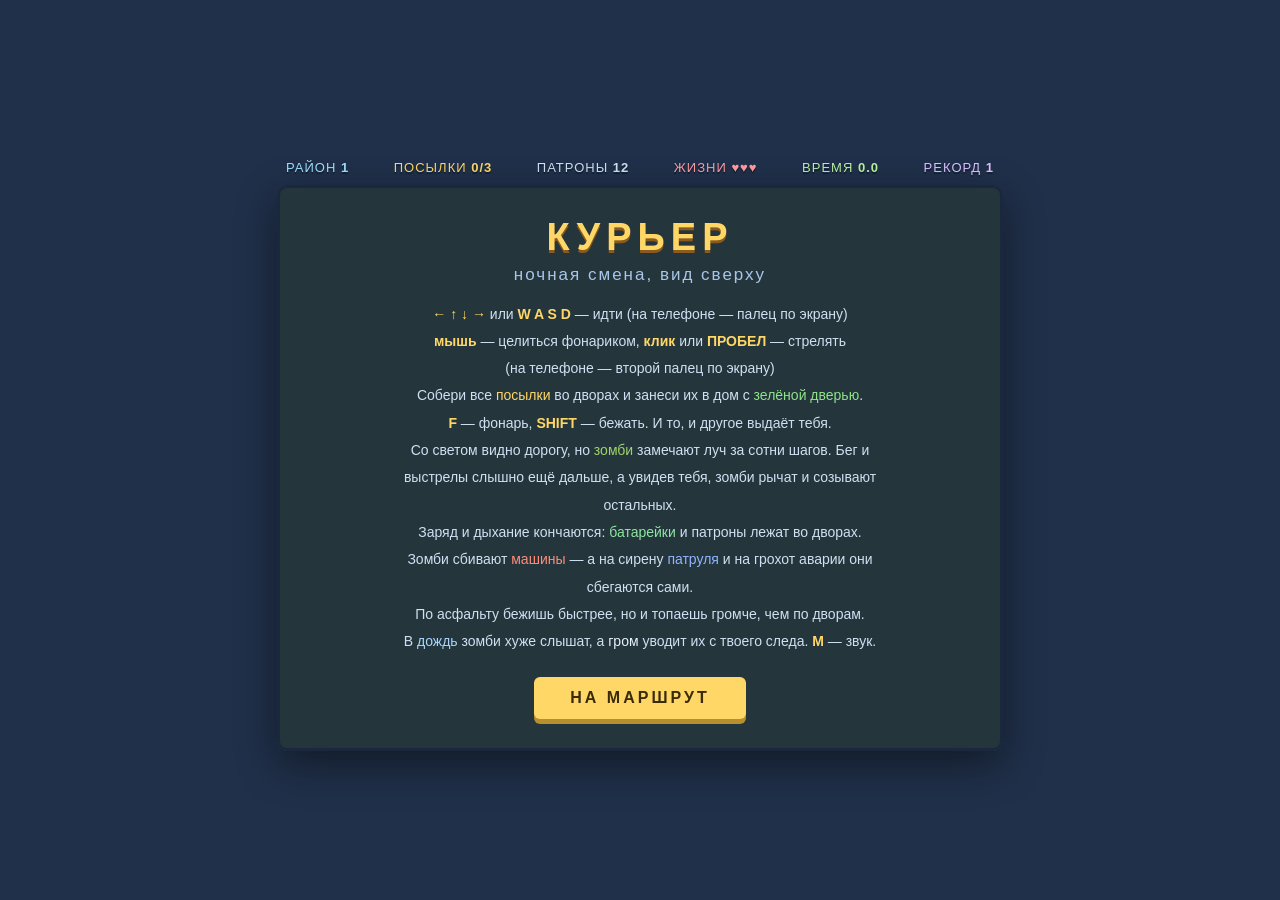
==== reference/town.original.html @ 0ab63a47 "Add Zombie Delivery game" ====
<!DOCTYPE html>
<html lang="ru">
<head>
<meta charset="UTF-8">
<meta name="viewport" content="width=device-width, initial-scale=1">
<title>КУРЬЕР</title>
<style>
  * { margin:0; padding:0; box-sizing:border-box; }
  body { background:#20304a; display:flex; flex-direction:column; align-items:center; justify-content:center; min-height:100vh;
         font-family:'Trebuchet MS','Segoe UI',sans-serif; color:#f3f0e6; overflow:hidden; }
  #hud { display:flex; gap:12px; padding:10px 6px; font-size:13px; letter-spacing:1px; width:720px; max-width:96vw;
         justify-content:space-between; text-shadow:0 2px 0 rgba(0,0,0,.35); }
  canvas.aim { cursor:crosshair; }
  #hud b { font-weight:bold; }
  #wrap { position:relative; }
  canvas { background:#78b859; border:3px solid #2f4260; border-radius:10px; box-shadow:0 14px 40px rgba(0,0,0,.45);
           display:block; max-width:96vw; height:auto; touch-action:none; }
  #overlay { position:absolute; inset:0; display:flex; flex-direction:column; align-items:center; justify-content:center;
             background:rgba(24,36,56,.88); border-radius:10px; text-align:center; padding:18px; }
  #overlay h1 { font-size:38px; color:#ffd766; letter-spacing:6px; margin-bottom:6px; text-shadow:0 3px 0 #8a5a1e; }
  #overlay h2 { font-size:17px; color:#a9c6e8; font-weight:normal; margin-bottom:16px; letter-spacing:2px; }
  #overlay p { line-height:1.95; color:#cfe0f2; font-size:14px; max-width:520px; }
  #overlay .key { color:#ffd766; font-weight:bold; }
  #overlay button { margin-top:22px; background:#ffd766; border:none; color:#3a2a08; padding:12px 36px; font-family:inherit;
                    font-size:16px; letter-spacing:3px; cursor:pointer; border-radius:6px; box-shadow:0 5px 0 #b6902f; font-weight:bold; }
  #overlay button:active { transform:translateY(3px); box-shadow:0 2px 0 #b6902f; }
  .hidden { display:none !important; }
</style>
</head>
<body>
<div id="hud">
  <span style="color:#9fe0ff">РАЙОН <b id="lvl">1</b></span>
  <span style="color:#ffd766">ПОСЫЛКИ <b id="box">0/3</b></span>
  <span style="color:#cfe0f2">ПАТРОНЫ <b id="ammo">12</b></span>
  <span style="color:#ff9aa2">ЖИЗНИ <b id="lives">♥♥♥</b></span>
  <span style="color:#b8f2a0">ВРЕМЯ <b id="time">0.0</b></span>
  <span style="color:#d9c2ff">РЕКОРД <b id="best">1</b></span>
</div>
<div id="wrap">
  <canvas id="c" width="720" height="560"></canvas>
  <div id="overlay">
    <h1>КУРЬЕР</h1>
    <h2>ночная смена, вид сверху</h2>
    <p>
      <span class="key">← ↑ ↓ →</span> или <span class="key">W A S D</span> — идти (на телефоне — палец по экрану)<br>
      <span class="key">мышь</span> — целиться фонариком, <span class="key">клик</span> или <span class="key">ПРОБЕЛ</span> — стрелять<br>
      (на телефоне — второй палец по экрану)<br>
      Собери все <span style="color:#ffd766">посылки</span> во дворах и занеси их в дом с <span style="color:#8fe388">зелёной дверью</span>.<br>
      <span class="key">F</span> — фонарь, <span class="key">SHIFT</span> — бежать. И то, и другое выдаёт тебя.<br>
      Со светом видно дорогу, но <span style="color:#9fd36a">зомби</span> замечают луч за сотни шагов.
      Бег и выстрелы слышно ещё дальше, а увидев тебя, зомби рычат и созывают остальных.<br>
      Заряд и дыхание кончаются: <span style="color:#8ee6a0">батарейки</span> и
      <span style="color:#cfe0f2">патроны</span> лежат во дворах.<br>
      Зомби сбивают <span style="color:#ff8b7a">машины</span> — а на сирену
      <span style="color:#8fb6ff">патруля</span> и на грохот аварии они сбегаются сами.<br>
      По <span style="color:#cfe0f2">асфальту</span> бежишь быстрее, но и топаешь громче, чем по дворам.<br>
      В <span style="color:#a9d6ff">дождь</span> зомби хуже слышат, а <span style="color:#e8f0ff">гром</span>
      уводит их с твоего следа. <span class="key">M</span> — звук.
    </p>
    <button id="startBtn">НА МАРШРУТ</button>
  </div>
</div>
<script>
(() => {
const cv = document.getElementById('c'), ctx = cv.getContext('2d');
const W = cv.width, H = cv.height;
const $ = id => document.getElementById(id);
const overlay = $('overlay'), startBtn = $('startBtn');

// ---------- размеры города ----------
const ROAD  = 116;                   // ширина асфальта
const GN    = 4;                     // узлов улиц по стороне
const GS    = 400;                   // шаг узлов
const MRG   = 165;                   // отступ сетки от края мира
const WORLD = MRG * 2 + (GN - 1) * GS;
const LANE  = 29;                    // смещение полосы от осевой
const PR    = 12;                    // радиус игрока
const ZR    = 12;                    // радиус зомби
const CAR_L = 46, CAR_W = 22;
const BV    = 660;                   // скорость пули
const FIRE_CD = .26;                 // задержка между выстрелами
const WALK  = 166, RUN = 252;        // шаг и рывок
const BATT_DRAIN = 1 / 52;           // фонарь съедает заряд за ~52 секунды
const STAM_DRAIN = .42, STAM_REGEN = .3;

const clamp = (v, a, b) => v < a ? a : v > b ? b : v;
const rnd  = (a, b) => a + Math.random() * (b - a);
const pick = a => a[(Math.random() * a.length) | 0];

// ---------- повёрнутые коробки: дома, изгороди, машины ----------
const CORN = [[-1, -1], [1, -1], [1, 1], [-1, 1]];   // по часовой — так же читают тени
function setOBB(o, cx, cy, ang, hw, hh) {
  o.cx = cx; o.cy = cy; o.ang = ang; o.hw = hw; o.hh = hh; o.rad = Math.hypot(hw, hh);
  const c = Math.cos(ang), s = Math.sin(ang);
  const p = o.pts || (o.pts = [[0, 0], [0, 0], [0, 0], [0, 0]]);
  for (let i = 0; i < 4; i++) {
    const lx = CORN[i][0] * hw, ly = CORN[i][1] * hh;
    p[i][0] = cx + lx * c - ly * s; p[i][1] = cy + lx * s + ly * c;
  }
  return o;
}
const obb = (cx, cy, ang, hw, hh, extra) => Object.assign(setOBB({}, cx, cy, ang, hw, hh), extra);

function inOBB(x, y, o) {
  const c = Math.cos(o.ang), s = Math.sin(o.ang), dx = x - o.cx, dy = y - o.cy;
  return Math.abs(dx * c + dy * s) < o.hw && Math.abs(dy * c - dx * s) < o.hh;
}
// насколько точка близка к коробке (0 — внутри)
function distOBB(x, y, o) {
  const c = Math.cos(o.ang), s = Math.sin(o.ang), dx = x - o.cx, dy = y - o.cy;
  const lx = Math.abs(dx * c + dy * s) - o.hw, ly = Math.abs(dy * c - dx * s) - o.hh;
  return Math.hypot(Math.max(lx, 0), Math.max(ly, 0));
}

// ---------- звук: всё синтезируется на лету, файлов нет ----------
const SND = (() => {
  let ac = null, master = null, buf = null, rainSrc = null, rainGain = null;
  let muted = localStorage.getItem('townMute') === '1';
  const ear = { x: 0, y: 0 };                          // где сейчас уши курьера

  function init() {                                    // только из обработчика клика — иначе браузер не пустит
    if (ac) { if (ac.state === 'suspended') ac.resume(); return; }
    const AC = window.AudioContext || window.webkitAudioContext;
    if (!AC) return;
    try { ac = new AC(); } catch (e) { return; }
    master = ac.createGain();
    master.gain.value = muted ? 0 : .55;
    const comp = ac.createDynamicsCompressor();        // толпа рычащих зомби не должна рвать динамик
    comp.threshold.value = -16; comp.ratio.value = 8;
    master.connect(comp); comp.connect(ac.destination);
    buf = ac.createBuffer(1, ac.sampleRate * 2, ac.sampleRate);
    const d = buf.getChannelData(0);
    for (let i = 0; i < d.length; i++) d[i] = Math.random() * 2 - 1;
  }

  // громкость по расстоянию, панорама по экранному сдвигу
  const at = (x, y) => x === undefined ? { g: 1, pan: 0 } : (() => {
    const dx = x - ear.x, dy = y - ear.y, d = Math.hypot(dx, dy);
    return { g: Math.max(0, 1 - d / 640) ** 1.7, pan: clamp(dx / 400, -1, 1) };
  })();

  function out(pan) {
    const n = ac.createGain();
    if (ac.createStereoPanner) { const p = ac.createStereoPanner(); p.pan.value = pan; n.connect(p); p.connect(master); }
    else n.connect(master);
    return n;
  }
  // тон с падающей высотой
  function tone(f, f2, dur, type, vol, pan, delay, atk) {
    const t0 = ac.currentTime + (delay || 0), o = ac.createOscillator(), g = out(pan);
    o.type = type;
    o.frequency.setValueAtTime(f, t0);
    if (f2 && f2 !== f) o.frequency.exponentialRampToValueAtTime(Math.max(18, f2), t0 + dur);
    g.gain.setValueAtTime(.0001, t0);
    g.gain.linearRampToValueAtTime(vol, t0 + (atk || .004));
    g.gain.exponentialRampToValueAtTime(.0006, t0 + dur);
    o.connect(g); o.start(t0); o.stop(t0 + dur + .03);
  }
  // шум через фильтр: хлопки, шаги, стекло, гром
  function hiss(dur, hz, hz2, vol, pan, q, type, delay) {
    const t0 = ac.currentTime + (delay || 0), s = ac.createBufferSource(), g = out(pan);
    s.buffer = buf; s.playbackRate.value = rnd(.85, 1.15);
    const f = ac.createBiquadFilter();
    f.type = type || 'bandpass'; f.Q.value = q || 1;
    f.frequency.setValueAtTime(hz, t0);
    if (hz2 && hz2 !== hz) f.frequency.exponentialRampToValueAtTime(Math.max(30, hz2), t0 + dur);
    g.gain.setValueAtTime(.0001, t0);
    g.gain.linearRampToValueAtTime(vol, t0 + .006);
    g.gain.exponentialRampToValueAtTime(.0006, t0 + dur);
    s.connect(f); f.connect(g); s.start(t0, rnd(0, 1.4)); s.stop(t0 + dur + .03);
  }

  // тот же шум, но с мгновенной атакой: без неё любой хлопок звучит как «пуф»
  function crack(dur, hz, hz2, vol, pan, q, type, delay) {
    const t0 = ac.currentTime + (delay || 0), s = ac.createBufferSource(), g = out(pan);
    s.buffer = buf; s.playbackRate.value = rnd(.9, 1.1);
    const f = ac.createBiquadFilter();
    f.type = type; f.Q.value = q;
    f.frequency.setValueAtTime(hz, t0);
    if (hz2 !== hz) f.frequency.exponentialRampToValueAtTime(Math.max(30, hz2), t0 + dur);
    g.gain.setValueAtTime(.0001, t0);
    g.gain.linearRampToValueAtTime(vol, t0 + .0007);          // 0.7 мс — вот это и есть щелчок
    g.gain.exponentialRampToValueAtTime(.0005, t0 + dur);
    s.connect(f); f.connect(g); s.start(t0, rnd(0, 1.4)); s.stop(t0 + dur + .02);
  }

  // вой сирены: один непрерывный подъём и спуск ровно на период вызова, стыки без щелчка
  function siren(vol, pan) {
    const t0 = ac.currentTime, T = 1.1, g = out(pan);
    const lp = ac.createBiquadFilter();
    lp.type = 'lowpass'; lp.frequency.value = 2400; lp.Q.value = .7;
    lp.connect(g);
    for (const det of [1, 1.006]) {                           // две расстроенные — «мясистее»
      const o = ac.createOscillator();
      o.type = 'sawtooth';
      o.frequency.setValueAtTime(640 * det, t0);
      o.frequency.linearRampToValueAtTime(1240 * det, t0 + T * .5);
      o.frequency.linearRampToValueAtTime(640 * det, t0 + T);
      o.connect(lp); o.start(t0); o.stop(t0 + T + .02);
    }
    g.gain.setValueAtTime(0, t0);
    g.gain.linearRampToValueAtTime(vol, t0 + .05);
    g.gain.linearRampToValueAtTime(vol, t0 + T - .05);
    g.gain.linearRampToValueAtTime(0, t0 + T);
  }

  // рык: голосовой источник через форманты — иначе выходит пила, а не глотка
  function moan(vol, pan, k) {
    const t0 = ac.currentTime, dur = rnd(.8, 1.15), f0 = 68 + (k || 0) * 44;
    const g = out(pan);
    g.gain.setValueAtTime(.0001, t0);
    g.gain.linearRampToValueAtTime(vol, t0 + .16);            // рык нарастает, а не щёлкает
    g.gain.linearRampToValueAtTime(vol, t0 + dur * .5);
    g.gain.exponentialRampToValueAtTime(.0005, t0 + dur);

    const src = ac.createOscillator();
    src.type = 'sawtooth';
    src.frequency.setValueAtTime(f0 * 1.14, t0);
    src.frequency.exponentialRampToValueAtTime(f0 * .8, t0 + dur);   // голос сползает вниз
    const lfo = ac.createOscillator(), lg = ac.createGain();         // дрожь в глотке
    lfo.frequency.value = rnd(5, 8.5); lg.gain.value = f0 * .07;
    lfo.connect(lg); lg.connect(src.frequency);
    lfo.start(t0); lfo.stop(t0 + dur + .05);

    // три форманты: от них звук читается как горло, а не как синтезатор
    for (const [hz, q, amp] of [[rnd(370, 520), 6, 1], [rnd(920, 1240), 9, .5], [rnd(2200, 2700), 12, .16]]) {
      const bp = ac.createBiquadFilter();
      bp.type = 'bandpass'; bp.frequency.value = hz; bp.Q.value = q;
      const a = ac.createGain(); a.gain.value = amp;
      src.connect(bp); bp.connect(a); a.connect(g);
    }
    const ns = ac.createBufferSource();                             // придыхание
    ns.buffer = buf; ns.playbackRate.value = rnd(.7, 1);
    const nf = ac.createBiquadFilter();
    nf.type = 'bandpass'; nf.frequency.value = rnd(650, 1050); nf.Q.value = 1.1;
    const ng = ac.createGain(); ng.gain.value = .3;
    ns.connect(nf); nf.connect(ng); ng.connect(g);
    ns.start(t0, rnd(0, 1.2)); ns.stop(t0 + dur + .02);
    src.start(t0); src.stop(t0 + dur + .05);
  }

  function play(name, x, y, k) {
    if (!ac || muted) return;
    const a = at(x, y);
    if (a.g < .02) return;                             // за краем слышимости не тратим узлы
    const v = a.g, P = a.pan;
    switch (name) {
      // выстрел: щелчок + тело + короткое эхо по кварталу
      case 'shot':  crack(.035, 4200, 1500, .9 * v, P, .4, 'highpass');
                    crack(.11, 380, 80, 1.1 * v, P, .8, 'lowpass');
                    crack(.28, 1200, 420, .13 * v, P, .5, 'bandpass', .015);
                    tone(125, 44, .09, 'triangle', .5 * v, P, 0, .001); break;
      case 'hit':   crack(.09, 800, 190, .5 * v, P, 1.4, 'bandpass'); break;
      case 'wall':  crack(.05, 3800, 1700, .26 * v, P, 2.2, 'bandpass'); break;
      case 'die':   crack(.26, 620, 100, .5 * v, P, .9, 'bandpass');
                    moan(.5 * v, P, (k || .4) * .6); break;
      case 'stepA': hiss(.05, 2400, 950, .15 * v, P, 3); break;                    // подошва по асфальту
      case 'stepG': hiss(.1, 1200, 430, .12 * v, P, .7); break;                    // шорох травы
      case 'moan':  moan(.95 * v, P, k); break;
      case 'hurt':  tone(155, 48, .3, 'triangle', .5 * v, P); hiss(.26, 520, 110, .4 * v, P, .8); break;
      case 'siren': siren(.21 * v, P); break;
      case 'honk':  tone(372, 366, .19, 'square', .17 * v, P); tone(444, 436, .19, 'square', .13 * v, P); break;
      case 'pick':  tone(660, 660, .09, 'triangle', .26 * v, P);
                    tone(880, 880, .09, 'triangle', .26 * v, P, .07);
                    tone(1320, 1320, .17, 'triangle', .22 * v, P, .14); break;
      case 'click': hiss(.035, 2800, 1700, .3, 0, 4); break;
      case 'empty': tone(120, 86, .13, 'square', .16, 0); break;
      case 'crash': hiss(.42, 1400, 160, .6 * v, P, .6); tone(118, 42, .4, 'square', .3 * v, P);
                    hiss(.55, 5400, 2800, .28 * v, P, 1.4, 'bandpass', .05); break;
      case 'thunder': tone(56, 22, 2.8, 'sine', .5, 0); hiss(2.6, 230, 55, .5, 0, .5, 'lowpass');
                      hiss(.6, 950, 190, .32, 0, .8, 'lowpass', .06); break;
      case 'win':   [523, 659, 784, 1047].forEach((f, i) => tone(f, f, .3, 'triangle', .22, 0, i * .11)); break;
      case 'over':  tone(220, 60, 1.1, 'sawtooth', .3, 0); hiss(1.2, 400, 70, .3, 0, .6, 'lowpass'); break;
    }
  }

  // ровный шум дождя: один источник на всю игру, меняем только громкость
  function rain(level) {
    if (!ac) return;
    if (!rainSrc) {
      rainSrc = ac.createBufferSource(); rainSrc.buffer = buf; rainSrc.loop = true;
      const f = ac.createBiquadFilter(); f.type = 'bandpass'; f.frequency.value = 1500; f.Q.value = .5;
      rainGain = ac.createGain(); rainGain.gain.value = 0;
      rainSrc.connect(f); f.connect(rainGain); rainGain.connect(master);
      rainSrc.start();
    }
    rainGain.gain.setTargetAtTime(muted ? 0 : level * .17, ac.currentTime, .5);
  }

  return {
    init, play, rain,
    listen: (x, y) => { ear.x = x; ear.y = y; },
    get muted() { return muted; },
    toggle() {
      muted = !muted;
      localStorage.setItem('townMute', muted ? '1' : '0');
      if (master) master.gain.setTargetAtTime(muted ? 0 : .55, ac.currentTime, .05);
      if (rainGain) rainGain.gain.setTargetAtTime(0, ac.currentTime, .05);
      return muted;
    }
  };
})();

let state = 'menu', G = null, keys = {}, touch = null;
let joyId = null, fireHeld = false;
const mouse = { sx: W / 2, sy: H / 2, down: 0, active: false };
let best = +(localStorage.getItem('townBest') || 1);
$('best').textContent = best;

// ---------- палитры ----------
const WALLS  = ['#e9dcc3', '#dcc8ac', '#cdd8dd', '#e7cfc1', '#dae0c6', '#d8cbd8'];
const ROOFS  = ['#a4503f', '#7d4c39', '#4e6b7c', '#6c7052', '#8a5a4a', '#5a5f6e'];
const CARCOL = ['#d94f45', '#3f7fd0', '#e0b23c', '#5aa35c', '#e8e4dc', '#7a4fb0', '#3b3f46', '#d8752f'];

// ---------- туман войны: сетка «что курьер уже видел» ----------
const FCELL = 14;
const FW = Math.ceil(WORLD / FCELL);
const REMEMBER = .46;                             // яркость разведанного, но сейчас невидимого
const fogCv = document.createElement('canvas');
fogCv.width = fogCv.height = FW;
const fctx = fogCv.getContext('2d');
const fogImg = fctx.createImageData(FW, FW);

function updateFog(g, dt) {
  const p = g.p, lit = p.torch && p.batt > 0, w = g.weather;
  const o = torchHand(p);                          // видно от фонаря в руке, а не от пупка
  // в дождь луч бьёт короче, зато вспышка молнии на миг показывает весь квартал
  const R = (lit ? 250 - 40 * w.rain : 74) * (1 + w.flash * 2.6), R2 = R * R;
  const PER2 = ((lit ? 96 : 74) * (1 + w.flash * 6)) ** 2;
  const ca = Math.cos(p.aim), sa = Math.sin(p.aim), LIM = Math.cos(.6);
  const fade = Math.min(1, dt * 6), rise = Math.min(1, dt * 9);

  for (let i = 0; i < g.fog.length; i++) {        // то, что вышло из виду, тускнеет до памяти
    const tgt = g.seen[i] ? REMEMBER : 0;
    if (g.fog[i] > tgt) g.fog[i] += (tgt - g.fog[i]) * fade;
  }
  const gx0 = Math.max(0, ((o.x - R) / FCELL) | 0), gx1 = Math.min(FW - 1, ((o.x + R) / FCELL) | 0);
  const gy0 = Math.max(0, ((o.y - R) / FCELL) | 0), gy1 = Math.min(FW - 1, ((o.y + R) / FCELL) | 0);
  for (let gy = gy0; gy <= gy1; gy++) for (let gx = gx0; gx <= gx1; gx++) {
    const dx = gx * FCELL + FCELL / 2 - o.x, dy = gy * FCELL + FCELL / 2 - o.y;
    const d2 = dx * dx + dy * dy;
    if (d2 > R2) continue;
    // видно вблизи вокруг себя и в конусе фонарика
    if (d2 > PER2 && dx * ca + dy * sa < Math.sqrt(d2) * LIM) continue;
    const i = gy * FW + gx;
    g.seen[i] = 1;
    g.fog[i] += (1 - g.fog[i]) * rise;
  }
}

function drawFog(g, camx, camy) {
  const d = fogImg.data;
  for (let i = 0, j = 0; i < g.fog.length; i++, j += 4) {
    d[j] = 3; d[j + 1] = 5; d[j + 2] = 13;
    d[j + 3] = (1 - g.fog[i]) * 255;
  }
  fctx.putImageData(fogImg, 0, 0);
  ctx.save();
  ctx.imageSmoothingEnabled = true;               // мягкая граница вместо клеток
  ctx.drawImage(fogCv, camx / FCELL, camy / FCELL, W / FCELL, H / FCELL, 0, 0, W, H);
  ctx.restore();
}
const fogAt = (g, x, y) =>
  g.fog[clamp((y / FCELL) | 0, 0, FW - 1) * FW + clamp((x / FCELL) | 0, 0, FW - 1)];

// ---------- погода: дождь приходит и уходит, гроза уводит зомби на гром ----------
const RAIN_Z = [.15, .55, 1];                     // три слоя глубины — дальние капли мельче и медленнее
const drops = [];
for (let i = 0; i < 480; i++)
  drops.push({ x: Math.random() * (W + 260) - 130, y: Math.random() * H, z: RAIN_Z[i % 3] });

const newWeather = () => {
  const r = Math.random() < .45 ? rnd(.3, .85) : 0;
  return { rain: r, target: r, next: rnd(10, 26), wind: rnd(-.5, .5), wet: r,
           flash: 0, reflash: 0, strike: rnd(4, 14), boom: 0, boomX: 0, boomY: 0, acc: 0 };
};

function updateWeather(g, dt) {
  const w = g.weather;
  w.next -= dt;
  if (w.next <= 0) {                              // ливень то накатывает, то уходит
    w.next = rnd(16, 42);
    w.target = Math.random() < .42 ? 0 : rnd(.35, 1);
    w.wind = rnd(-.5, .5);
  }
  w.rain += clamp(w.target - w.rain, -.12 * dt, .12 * dt);
  // асфальт намокает быстро, а сохнет минуту
  w.wet += w.rain > w.wet ? Math.min(w.rain - w.wet, .3 * dt) : Math.max(w.rain - w.wet, -.05 * dt);
  SND.rain(w.rain);

  // молния: вспышка сразу, раскат — через паузу, и вот он-то и есть подарок игроку
  w.flash = Math.max(0, w.flash - dt * 3.2);
  if (w.reflash > 0 && (w.reflash -= dt) <= 0) w.flash = Math.max(w.flash, .8);
  if (w.rain > .55) {
    w.strike -= dt;
    if (w.strike <= 0) {
      w.strike = rnd(7, 22);
      w.flash = 1; w.reflash = .11;
      const a = rnd(0, 6.283), d = rnd(300, 700);
      w.boomX = clamp(g.p.x + Math.cos(a) * d, 40, WORLD - 40);
      w.boomY = clamp(g.p.y + Math.sin(a) * d, 40, WORLD - 40);
      w.boom = rnd(.4, 2.2);
    }
  }
  if (w.boom > 0 && (w.boom -= dt) <= 0) {
    w.boom = 0;
    SND.play('thunder');
    g.shake = Math.max(g.shake, .5);
    makeNoise(g, w.boomX, w.boomY, 1300, 6, true);   // на раскат уходит вся округа
  }

  // капли на экране и брызги на земле
  const n = (drops.length * w.rain) | 0;
  for (let i = 0; i < n; i++) {
    const d = drops[i];
    d.y += (760 + d.z * 900) * dt;
    d.x += w.wind * (380 + d.z * 420) * dt;
    if (d.y > H + 20) { d.y = -20; d.x = Math.random() * (W + 260) - 130; }
    if (d.x < -140) d.x += W + 260; else if (d.x > W + 130) d.x -= W + 260;
  }
  w.acc += w.rain * 52 * dt;
  while (w.acc >= 1) {
    w.acc--;
    g.splash.push({ x: g.cam.x + rnd(-30, W + 30), y: g.cam.y + rnd(-30, H + 30), l: .3, r: rnd(1.5, 3) });
  }
  for (let i = g.splash.length - 1; i >= 0; i--) if ((g.splash[i].l -= dt) <= 0) g.splash.splice(i, 1);
}

function drawRain(g) {
  const w = g.weather;
  if (w.rain < .02) return;
  const n = (drops.length * w.rain) | 0;
  ctx.save();
  ctx.lineCap = 'round';
  for (let layer = 0; layer < 3; layer++) {
    ctx.beginPath();
    for (let i = layer; i < n; i += 3) {
      const d = drops[i], len = 9 + d.z * 17;
      ctx.moveTo(d.x, d.y);
      ctx.lineTo(d.x + w.wind * len * 1.7, d.y + len);
    }
    ctx.strokeStyle = `rgba(190,215,255,${(.08 + layer * .055) * (.55 + w.rain * .45)})`;
    ctx.lineWidth = .7 + layer * .55;
    ctx.stroke();
  }
  ctx.restore();
}

// фонари и фары ночью видно издалека — сам огонёк светит сквозь туман, но города не открывает
function drawGlowThroughFog(g, camx, camy) {
  ctx.save();
  ctx.globalCompositeOperation = 'lighter';
  for (const l of g.lit) {
    if (l.r < 60) continue;                       // мелкие блики так далеко не разглядеть
    const a = (1 - fogAt(g, l.x, l.y)) * l.int * .12;
    if (a < .012) continue;
    const x = l.x - camx, y = l.y - camy, r = l.r * .8;
    if (x < -r || y < -r || x > W + r || y > H + r) continue;
    const col = `${Math.round(l.rgb[0] * 255)},${Math.round(l.rgb[1] * 255)},${Math.round(l.rgb[2] * 255)}`;
    const gr = ctx.createRadialGradient(x, y, 0, x, y, r);
    gr.addColorStop(0, `rgba(${col},${a})`);
    gr.addColorStop(.5, `rgba(${col},${a * .45})`);
    gr.addColorStop(1, `rgba(${col},0)`);
    ctx.fillStyle = gr;
    ctx.beginPath(); ctx.arc(x, y, r, 0, 6.283); ctx.fill();
  }
  ctx.restore();
}

// ---------- граф улиц: узлы вразброс, рёбра-кривые ----------
function makeRoads() {
  const nodes = [], at = (i, j) => j * GN + i;
  for (let j = 0; j < GN; j++) for (let i = 0; i < GN; i++)
    nodes.push({ i: nodes.length, x: MRG + i * GS + rnd(-95, 95), y: MRG + j * GS + rnd(-95, 95), e: [] });

  const cand = [], diag = [];
  for (let j = 0; j < GN; j++) for (let i = 0; i < GN; i++) {
    if (i < GN - 1) cand.push([at(i, j), at(i + 1, j)]);
    if (j < GN - 1) cand.push([at(i, j), at(i, j + 1)]);
    if (i < GN - 1 && j < GN - 1) diag.push([at(i, j), at(i + 1, j + 1)]);
    if (i > 0 && j < GN - 1) diag.push([at(i, j), at(i - 1, j + 1)]);
  }
  const shuffle = a => { for (let i = a.length - 1; i > 0; i--) {
    const j = (Math.random() * (i + 1)) | 0; [a[i], a[j]] = [a[j], a[i]]; } };
  shuffle(cand); shuffle(diag);

  // улица как кривая по точкам
  const curve = (a, b) => {
    const A = nodes[a], B = nodes[b];
    const dx = B.x - A.x, dy = B.y - A.y, len = Math.hypot(dx, dy);
    const k = rnd(-.18, .18);                          // изгиб улицы
    const cx = (A.x + B.x) / 2 - dy * k, cy = (A.y + B.y) / 2 + dx * k;
    const n = Math.max(6, Math.round(len / 50)), pts = [], cum = [0];
    for (let s = 0; s <= n; s++) {                     // квадратичная кривая по точкам
      const t = s / n, u = 1 - t;
      pts.push({ x: u * u * A.x + 2 * u * t * cx + t * t * B.x,
                 y: u * u * A.y + 2 * u * t * cy + t * t * B.y });
      if (s) cum.push(cum[s - 1] + Math.hypot(pts[s].x - pts[s - 1].x, pts[s].y - pts[s - 1].y));
    }
    return { a, b, pts, cum, len: cum[cum.length - 1] };
  };

  // две улицы не должны сходиться вне перекрёстка: там некому уступать
  const MINSEP = ROAD + 12;
  const segDist = (p, q, r) => {
    const dx = q.x - p.x, dy = q.y - p.y, l2 = dx * dx + dy * dy || 1;
    const t = clamp(((r.x - p.x) * dx + (r.y - p.y) * dy) / l2, 0, 1);
    return Math.hypot(r.x - p.x - dx * t, r.y - p.y - dy * t);
  };
  const tooClose = (P, Q) => {
    for (let i = 1; i < P.length; i++) for (let j = 1; j < Q.length; j++)
      if (segDist(P[i - 1], P[i], Q[j - 1]) < MINSEP || segDist(Q[j - 1], Q[j], P[i - 1]) < MINSEP) return true;
    return false;
  };

  // сначала остов по прямым улицам — связность гарантирована, потом петли, потом косые
  const par = nodes.map((_, i) => i);
  const find = i => { while (par[i] !== i) i = par[i] = par[par[i]]; return i; };
  const keep = [];
  for (const [a, b] of cand) {
    const ra = find(a), rb = find(b);
    if (ra !== rb) { par[ra] = rb; keep.push(curve(a, b)); }
    else if (Math.random() < .3) keep.push(curve(a, b));
  }
  for (const [a, b] of diag) {                         // косая — только если ничего не режет
    if (Math.random() > .4) continue;
    const e = curve(a, b);
    const shares = o => o.a === a || o.a === b || o.b === a || o.b === b;
    if (keep.some(o => !shares(o) && tooClose(e.pts, o.pts))) continue;
    keep.push(e);
  }

  const edges = keep.map((e, id) => {
    nodes[e.a].e.push(id); nodes[e.b].e.push(id);
    return { id, a: e.a, b: e.b, pts: e.pts, cum: e.cum, len: e.len };
  });
  return { nodes, edges };
}

// точка и касательная на расстоянии s от начала улицы
function onEdge(e, s) {
  s = clamp(s, 0, e.len);
  let i = 1;
  while (i < e.cum.length - 1 && e.cum[i] < s) i++;
  const t = (s - e.cum[i - 1]) / ((e.cum[i] - e.cum[i - 1]) || 1);
  const p = e.pts[i - 1], q = e.pts[i];
  const dx = q.x - p.x, dy = q.y - p.y, d = Math.hypot(dx, dy) || 1;
  return { x: p.x + dx * t, y: p.y + dy * t, tx: dx / d, ty: dy / d };
}

// точка правой полосы улицы и курс в ней
function lanePoint(e, s, dir) {
  const p = onEdge(e, s);
  const hx = p.tx * dir, hy = p.ty * dir;
  return { x: p.x - hy * LANE, y: p.y + hx * LANE, hx, hy };
}
function setCar(c, x, y, hx, hy) {
  c.x = x + (c.jx || 0); c.y = y + (c.jy || 0);      // jx/jy — толчок от удара, рельсы под ним остаются
  c.hx = hx; c.hy = hy;
  setOBB(c.box, c.x, c.y, Math.atan2(hy, hx), CAR_L / 2, CAR_W / 2);
}
function placeCar(c) {                            // на прямом участке
  const l = lanePoint(c.edge, c.s, c.dir);
  setCar(c, l.x, l.y, l.hx, l.hy);
}
// руль не крутится мгновенно: курс догоняет нужный с ограничением скорости
function steerCar(c, x, y, hx, hy, dt, rate) {
  const cur = Math.atan2(c.hy, c.hx);
  let d = Math.atan2(hy, hx) - cur;
  while (d > Math.PI) d -= 6.283185;
  while (d < -Math.PI) d += 6.283185;
  const a = cur + clamp(d, -rate * dt, rate * dt);
  setCar(c, x, y, Math.cos(a), Math.sin(a));
}

// ---------- поворот: дуга от своей полосы к полосе следующей улицы ----------
const TURN_IN = ROAD * .62;                       // за сколько до перекрёстка начинаем доворот
const bezAt = (T, t) => {
  const u = 1 - t, a = u * u * u, b = 3 * u * u * t, d = 3 * u * t * t, e = t * t * t;
  return { x: a * T.x0 + b * T.x1 + d * T.x2 + e * T.x3, y: a * T.y0 + b * T.y1 + d * T.y2 + e * T.y3 };
};
const bezDir = (T, t) => {
  const u = 1 - t;
  const dx = 3 * u * u * (T.x1 - T.x0) + 6 * u * t * (T.x2 - T.x1) + 3 * t * t * (T.x3 - T.x2);
  const dy = 3 * u * u * (T.y1 - T.y0) + 6 * u * t * (T.y2 - T.y1) + 3 * t * t * (T.y3 - T.y2);
  const d = Math.hypot(dx, dy) || 1;
  return { x: dx / d, y: dy / d };
};
function startTurn(g, c) {
  const at = c.dir > 0 ? c.edge.b : c.edge.a;     // узел, к которому подъехали
  const opts = g.roads.nodes[at].e.filter(i => i !== c.edge.id);
  const next = g.roads.edges[opts.length ? pick(opts) : c.edge.id];
  const ndir = next.a === at ? 1 : -1;            // в тупике разворачиваемся по той же улице
  const uturn = next === c.edge;
  const back = uturn ? TURN_IN * 2.4 : TURN_IN;   // разворот выполняем с запасом, иначе выйдет петля
  const sIn = ndir > 0 ? Math.min(back, next.len) : Math.max(next.len - back, 0);
  const end = lanePoint(next, sIn, ndir);
  const d = Math.max(uturn ? 78 : 34, Math.hypot(end.x - c.x, end.y - c.y) * (uturn ? .95 : .55));
  const T = {
    x0: c.x, y0: c.y, x1: c.x + c.hx * d, y1: c.y + c.hy * d,
    x2: end.x - end.hx * d, y2: end.y - end.hy * d, x3: end.x, y3: end.y,
    next, ndir, sIn, t: 0, len: 0
  };
  let px = c.x, py = c.y, L = 0;                  // длина дуги по восьми отрезкам
  for (let i = 1; i <= 8; i++) { const q = bezAt(T, i / 8); L += Math.hypot(q.x - px, q.y - py); px = q.x; py = q.y; }
  T.len = Math.max(24, L);
  c.turn = T; c.mode = 'turn'; c.node = at;         // узел занят, пока машина в нём
}

// где машина окажется через dist пикселей — по своей полосе или по дуге поворота
const probeBox = obb(0, 0, 0, CAR_L / 2, CAR_W / 2);
function ahead(c, dist) {
  if (c.mode === 'turn' && c.turn) {
    const T = c.turn, t = Math.min(1, T.t + dist / T.len);
    const q = bezAt(T, t), d = bezDir(T, t);
    return setOBB(probeBox, q.x, q.y, Math.atan2(d.y, d.x), CAR_L / 2 + 4, CAR_W / 2 + 2);
  }
  const l = lanePoint(c.edge, c.s + c.dir * dist, c.dir);
  return setOBB(probeBox, l.x, l.y, Math.atan2(l.hy, l.hx), CAR_L / 2 + 4, CAR_W / 2 + 2);
}

// удар: обе встают, мнутся и шумят на весь квартал
function crash(g, a, b) {
  const dx = b.x - a.x, dy = b.y - a.y, d = Math.hypot(dx, dy) || 1;
  const nx = dx / d, ny = dy / d;
  const close = (a.hx * a.v - b.hx * b.v) * nx + (a.hy * a.v - b.hy * b.v) * ny;
  const hard = close > 45;
  const k = hard ? 8 : 2.5;
  a.jx -= nx * k; a.jy -= ny * k;
  b.jx += nx * k; b.jy += ny * k;
  // пауза на пару: иначе застрявшие в друг друге будут «биться» каждый кадр и встанут навсегда
  a.cd = b.cd = hard ? 3 : 1.4;
  for (const c of [a, b]) {
    c.honk = 1;
    if (!hard) { c.v *= .35; continue; }               // задели бортами — просто сбросили ход
    c.v = 0; c.stall = Math.max(c.stall, rnd(1.1, 1.8)); c.dent = 1;
  }
  if (!hard) return;
  const cx = (a.x + b.x) / 2, cy = (a.y + b.y) / 2;
  SND.play('crash', cx, cy);
  makeNoise(g, cx, cy, 380, 5, true);                 // авария стягивает зомби — этим можно пользоваться
  g.shake = Math.max(g.shake, clamp(1 - Math.hypot(g.p.x - cx, g.p.y - cy) / 500, 0, 1) * .9);
  for (let i = 0; i < 22; i++)
    g.parts.push({ x: cx, y: cy, vx: rnd(-230, 230), vy: rnd(-230, 230), l: rnd(.3, .9),
                   c: pick(['#ffe08a', '#ffffff', '#9fb4c8', '#ff9a5a']), s: rnd(2, 4) });
}

// ближайшая точка улицы: расстояние и её направление
function nearRoad(R, x, y) {
  let bd = 1e9, ba = 0, bx = 0, by = 0;
  for (const e of R.edges) for (let i = 1; i < e.pts.length; i++) {
    const p = e.pts[i - 1], q = e.pts[i];
    const dx = q.x - p.x, dy = q.y - p.y, l2 = dx * dx + dy * dy || 1;
    const t = clamp(((x - p.x) * dx + (y - p.y) * dy) / l2, 0, 1);
    const cx = p.x + dx * t, cy = p.y + dy * t, d = Math.hypot(x - cx, y - cy);
    if (d < bd) { bd = d; ba = Math.atan2(dy, dx); bx = cx; by = cy; }
  }
  return { d: bd, ang: ba, x: bx, y: by };
}

// ---------- генерация района ----------
function buildTown(level) {
  const R = makeRoads();
  const solids = [];   // повёрнутые коробки: дома, изгороди, припаркованные машины
  const trees  = [];   // {x,y,r}
  const soft   = [];   // кусты (замедляют)
  const houses = [];
  const props  = [];   // фонари, лавки, площадки — только для отрисовки
  const CELL = 20, gw = Math.ceil(WORLD / CELL);

  // ---------- поле расстояний до асфальта ----------
  const rdist = new Float32Array(gw * gw).fill(1e9);
  for (const e of R.edges) for (let s = 0; s <= e.len; s += 8) {
    const p = onEdge(e, s);
    const gx = (p.x / CELL) | 0, gy = (p.y / CELL) | 0;
    for (let j = Math.max(0, gy - 9); j <= Math.min(gw - 1, gy + 9); j++)
      for (let i = Math.max(0, gx - 9); i <= Math.min(gw - 1, gx + 9); i++) {
        const d = Math.hypot(i * CELL + 10 - p.x, j * CELL + 10 - p.y);
        if (d < rdist[j * gw + i]) rdist[j * gw + i] = d;
      }
  }
  const roadDist = (x, y) =>
    rdist[clamp((y / CELL) | 0, 0, gw - 1) * gw + clamp((x / CELL) | 0, 0, gw - 1)];
  const farFrom = (x, y, pad, skip) => !solids.some(q => q !== skip && Math.hypot(q.cx - x, q.cy - y) < q.rad + pad);

  // ---------- дома вдоль улиц, фасадом к дороге ----------
  const CURB = ROAD / 2 + 30;
  for (let tries = 0; tries < 1800 && houses.length < 32; tries++) {
    const x = rnd(70, WORLD - 70), y = rnd(70, WORLD - 70);
    const d = roadDist(x, y);
    if (d < CURB + 34 || d > CURB + 215) continue;
    const near = nearRoad(R, x, y);
    const ang = near.ang + rnd(-.1, .1);
    const hw = rnd(50, 78), hh = rnd(42, 62);
    const c = Math.cos(ang), s = Math.sin(ang);
    const face = ((near.y - y) * c - (near.x - x) * s) > 0 ? 1 : -1;   // с какой стороны улица
    const h = obb(x, y, ang, hw, hh, { wall: pick(WALLS), roof: pick(ROOFS), seed: Math.random(), face });
    if (!farFrom(x, y, h.rad + 22)) continue;
    houses.push(h); solids.push(h);

    // площадка с машиной сбоку от дома
    if (Math.random() < .5) {
      const lx = (Math.random() < .5 ? 1 : -1) * (hw + 36), ly = face * hh * .3;
      const px = x + lx * c - ly * s, py = y + lx * s + ly * c;
      if (roadDist(px, py) > CURB - 4 && farFrom(px, py, 40, h)) {   // сам дом площадке не мешает
        props.push(obb(px, py, ang, CAR_L / 2 + 11, CAR_W / 2 + 11, { t: 'lot' }));
        const car = obb(px, py, ang + rnd(-.05, .05), CAR_L / 2, CAR_W / 2, { t: 'parked', col: pick(CARCOL) });
        props.push(car); solids.push(car);
      }
    }
  }

  // ---------- живые изгороди ----------
  for (let tries = 0, k = 0; tries < 600 && k < 16; tries++) {
    const x = rnd(60, WORLD - 60), y = rnd(60, WORLD - 60);
    if (roadDist(x, y) < CURB + 24) continue;
    const o = obb(x, y, rnd(0, 6.283), rnd(38, 78), 9, { t: 'hedge' });
    if (!farFrom(x, y, o.rad + 18)) continue;
    solids.push(o); props.push(o); k++;
  }

  // ---------- деревья и кусты ----------
  for (let tries = 0; tries < 2200 && trees.length < 62; tries++) {
    const x = rnd(34, WORLD - 34), y = rnd(34, WORLD - 34), r = rnd(15, 22);
    if (roadDist(x, y) < ROAD / 2 + 19) continue;
    if (!farFrom(x, y, r + 16)) continue;
    if (trees.some(t => Math.hypot(t.x - x, t.y - y) < t.r + r + 20)) continue;
    trees.push({ x, y, r, seed: Math.random() });
  }
  for (let tries = 0; tries < 1400 && soft.length < 46; tries++) {
    const x = rnd(30, WORLD - 30), y = rnd(30, WORLD - 30), r = rnd(16, 26);
    if (roadDist(x, y) < ROAD / 2 + 14) continue;
    if (!farFrom(x, y, r + 8)) continue;
    if (trees.some(t => Math.hypot(t.x - x, t.y - y) < t.r + r + 6)) continue;
    soft.push({ x, y, r, seed: Math.random() });
  }

  // ---------- фонари и лавки вдоль тротуаров ----------
  for (const e of R.edges) {
    let side = Math.random() < .5 ? 1 : -1;
    for (let s = rnd(60, 120); s < e.len - 50; s += rnd(150, 210)) {
      const p = onEdge(e, s), off = (ROAD / 2 + 17) * side;
      props.push({ t: 'lamp', x: p.x - p.ty * off, y: p.y + p.tx * off });
      if (Math.random() < .3) {
        const b = off + 21 * side;
        props.push({ t: 'bench', x: p.x - p.ty * b, y: p.y + p.tx * b, a: Math.atan2(p.ty, p.tx) });
      }
      side = -side;
    }
  }

  // ---------- сетка проходимости (для расстановки и проверки достижимости) ----------
  const free = new Uint8Array(gw * gw);
  for (let gy = 0; gy < gw; gy++) for (let gx = 0; gx < gw; gx++) {
    const x = gx * CELL + CELL / 2, y = gy * CELL + CELL / 2;
    let ok = x > 6 && y > 6 && x < WORLD - 6 && y < WORLD - 6;
    if (ok) for (const s of solids) {
      if (Math.hypot(s.cx - x, s.cy - y) > s.rad + 16) continue;
      if (distOBB(x, y, s) < 14) { ok = false; break; }
    }
    if (ok) for (const t of trees)
      if (Math.hypot(t.x - x, t.y - y) < t.r + 14) { ok = false; break; }
    free[gy * gw + gx] = ok ? 1 : 0;
  }

  // старт — ближайший к центру двор, а не середина перекрёстка
  let start = null;
  for (let pass = 0; pass < 2 && !start; pass++)
    for (let rad = 0; rad < 60 && !start; rad++) for (let a = 0; a < 32; a++) {
      const x = WORLD / 2 + Math.cos(a / 32 * 6.283) * rad * 14, y = WORLD / 2 + Math.sin(a / 32 * 6.283) * rad * 14;
      const gx = (x / CELL) | 0, gy = (y / CELL) | 0;
      if (gx < 0 || gy < 0 || gx >= gw || gy >= gw || !free[gy * gw + gx]) continue;
      if (!pass && rdist[gy * gw + gx] < ROAD / 2 + 30) continue;      // первый проход — только дворы
      start = { x: gx * CELL + 10, y: gy * CELL + 10 }; break;
    }

  // волна от старта — что вообще достижимо
  const reach = new Uint8Array(gw * gw);
  const sq = [((start.y / CELL) | 0) * gw + ((start.x / CELL) | 0)];
  reach[sq[0]] = 1;
  for (let h = 0; h < sq.length; h++) {
    const i = sq[h], gx = i % gw, gy = (i / gw) | 0;
    const nb = [[gx + 1, gy], [gx - 1, gy], [gx, gy + 1], [gx, gy - 1]];
    for (const [nx, ny] of nb) {
      if (nx < 0 || ny < 0 || nx >= gw || ny >= gw) continue;
      const j = ny * gw + nx;
      if (free[j] && !reach[j]) { reach[j] = 1; sq.push(j); }
    }
  }
  const spots = [], onFoot = [];                  // во дворах и вообще где угодно
  for (let i = 0; i < reach.length; i++) if (reach[i]) {
    const x = (i % gw) * CELL + CELL / 2, y = ((i / gw) | 0) * CELL + CELL / 2;
    onFoot.push({ x, y });
    if (rdist[i] > ROAD / 2 + 26) spots.push({ x, y });
  }
  if (spots.length < 20) spots.push(...onFoot);   // район вышел сплошь асфальтовым
  // посылки прячем во дворах у домов, а не в пустых углах карты
  const yards = spots.filter(s => houses.some(h => Math.hypot(h.cx - s.x, h.cy - s.y) < 165));
  const drop = yards.length > 30 ? yards : spots;

  // ---------- посылки ----------
  const need = Math.min(3 + (level - 1), 8);
  const parcels = [];
  for (let k = 0; k < need; k++) {
    let bestSpot = null, bestD = -1;
    for (let t = 0; t < 180; t++) {
      const s = pick(drop);
      let d = Math.hypot(s.x - start.x, s.y - start.y) * .35;
      for (const p of parcels) d = Math.min(d, Math.hypot(s.x - p.x, s.y - p.y));
      if (d > bestD) { bestD = d; bestSpot = s; }
    }
    parcels.push({ x: bestSpot.x, y: bestSpot.y, got: false, ph: Math.random() * 6.283 });
  }

  // ---------- дом-адресат: дверь смотрит на улицу, подход должен быть достижим ----------
  const doorOf = h => {
    const L = h.face * (h.hh + 17);
    return { x: h.cx - L * Math.sin(h.ang), y: h.cy + L * Math.cos(h.ang) };
  };
  let goal = null;
  const cand = houses.slice().sort((a, b) =>
    Math.hypot(b.cx - start.x, b.cy - start.y) - Math.hypot(a.cx - start.x, a.cy - start.y));
  for (const h of cand) {
    const d = doorOf(h);
    const gx = (d.x / CELL) | 0, gy = (d.y / CELL) | 0;
    if (gx >= 0 && gy >= 0 && gx < gw && gy < gw && reach[gy * gw + gx]) { h.target = true; goal = { house: h, ...d }; break; }
  }
  if (!goal) { const h = houses[0]; h.target = true; goal = { house: h, ...doorOf(h) }; }

  // ---------- едущие машины: катятся по улицам и сворачивают на перекрёстках ----------
  const cars = [];
  const nCars = Math.min(7 + level, 14);       // больше улицы не держат: начинается сплошная толчея
  const spd = Math.min(1.34, 1 + (level - 1) * .08);   // быстрее улицы просто не успевают разъезжаться
  for (let k = 0; k < nCars; k++) {
    for (let t = 0; t < 50; t++) {
      const e = pick(R.edges);
      if (e.len < 120) continue;
      const c = { id: k, edge: e, dir: Math.random() < .5 ? 1 : -1, s: rnd(40, e.len - 40),
                  mode: 'edge', turn: null,
                  v: 0, max: rnd(115, 175) * spd, col: pick(CARCOL), honk: 0, honked: false,
                  stall: 0, dent: 0, stuck: 0, cd: 0, dead: 0, creep: 0, hold: false, node: -1, jx: 0, jy: 0,
                  x: 0, y: 0, hx: 1, hy: 0, box: obb(0, 0, 0, CAR_L / 2, CAR_W / 2) };
      placeCar(c);
      if (cars.some(o => Math.hypot(o.x - c.x, o.y - c.y) < 100)) continue;
      cars.push(c); break;
    }
  }
  // патруль: белая с мигалкой, идёт заметно быстрее потока
  for (let k = 0, want = level >= 4 ? 2 : 1; k < want && k < cars.length; k++) {
    const c = cars[k];
    c.police = true; c.col = '#eef2f7'; c.max *= 1.35; c.beacon = rnd(0, 6.283);
  }

  // ---------- зомби ----------
  const zombies = [];
  const nz = Math.min(3 + level * 2, 18);
  const zspd = 1 + (level - 1) * .06;
  for (let k = 0; k < nz; k++) {
    let s = null;
    for (let t = 0; t < 80 && !s; t++) {
      const c = pick(spots);
      if (Math.hypot(c.x - start.x, c.y - start.y) > 300) s = c;
    }
    if (!s) s = pick(spots);
    zombies.push({
      x: s.x, y: s.y, hp: 2, ang: rnd(0, 6.283), wdir: rnd(0, 6.283), wander: rnd(0, 2.5),
      spd: rnd(104, 132) * zspd, walk: rnd(0, 6), hit: 0, kx: 0, ky: 0, seed: Math.random(),
      alert: 0, tx: 0, ty: 0, hunt: 0, moan: rnd(0, 3)      // слух: куда идти на шум и сколько ещё интересно
    });
  }

  // ---------- ящики: патроны и батарейки ----------
  const ammoBoxes = [];
  for (let k = 0; k < 6; k++) {
    let s = null;
    for (let t = 0; t < 60 && !s; t++) {
      const c = pick(drop);
      if (Math.hypot(c.x - start.x, c.y - start.y) > 170 &&
          !ammoBoxes.some(a => Math.hypot(a.x - c.x, a.y - c.y) < 230)) s = c;
    }
    if (s) ammoBoxes.push({ x: s.x, y: s.y, batt: k % 2 === 1, n: 6, ph: Math.random() * 6.283 });
  }

  return {
    level, solids, trees, soft, houses, props, parcels, cars, goal, need, zombies, ammoBoxes,
    roads: R, lamps: props.filter(p => p.t === 'lamp'), parked: props.filter(p => p.t === 'parked'), roadDist,
    stat: renderStatic({ houses, trees, soft, props, roads: R, roadDist }),
    p: { x: start.x, y: start.y, vx: 0, vy: 0, kx: 0, ky: 0, ang: -Math.PI / 2, aim: -Math.PI / 2,
         tx: start.x, ty: start.y - 300,
         walk: 0, inv: 0, cool: 0, muzzle: 0, stagger: 0,
         torch: true, batt: 1, stam: 1, running: false, rest: 0, step: 0, flick: 1 },
    bullets: [], stains: [], rings: [], splash: [], weather: newWeather(), ammo: 12, killed: 0,
    fog: new Float32Array(FW * FW), seen: new Uint8Array(FW * FW),   // туман войны
    got: 0, lives: 3, time: 0, done: false, shake: 0, parts: [], cam: { x: 0, y: 0 }
  };
}

// ---------- статичный слой города ----------
function renderStatic(g) {
  const s = document.createElement('canvas');
  s.width = s.height = WORLD;
  const c = s.getContext('2d');

  // трава по всему миру
  c.fillStyle = '#78b859'; c.fillRect(0, 0, WORLD, WORLD);
  for (let i = 0; i < 9000; i++) {
    c.fillStyle = Math.random() < .5 ? 'rgba(102,166,72,.6)' : 'rgba(150,210,114,.55)';
    c.fillRect(Math.random() * WORLD, Math.random() * WORLD, 3 + Math.random() * 5, 2);
  }
  for (let i = 0; i < 620; i++) {                    // цветочки
    c.fillStyle = pick(['#f6e05e', '#f6a5c0', '#ffffff', '#c3a2f0']);
    c.beginPath(); c.arc(Math.random() * WORLD, Math.random() * WORLD, 2, 0, 6.283); c.fill();
  }

  // ---------- улицы: широкой линией по кривой ----------
  const stroke = (w, style, dash) => {
    c.lineWidth = w; c.strokeStyle = style; c.lineCap = 'round'; c.lineJoin = 'round';
    c.setLineDash(dash || []);
    for (const e of g.roads.edges) {
      c.beginPath(); c.moveTo(e.pts[0].x, e.pts[0].y);
      for (let i = 1; i < e.pts.length; i++) c.lineTo(e.pts[i].x, e.pts[i].y);
      c.stroke();
    }
    c.setLineDash([]);
  };
  stroke(ROAD + 42, '#cfc9ba');                      // тротуар
  stroke(ROAD + 10, '#b3ac9c');                      // бордюр
  stroke(ROAD, '#4d525b');                           // асфальт
  for (let i = 0; i < 9000; i++) {                   // шум асфальта
    const x = Math.random() * WORLD, y = Math.random() * WORLD;
    if (g.roadDist(x, y) > ROAD / 2 - 7) continue;
    c.fillStyle = Math.random() < .5 ? 'rgba(255,255,255,.035)' : 'rgba(0,0,0,.07)';
    c.fillRect(x, y, 3, 3);
  }
  stroke(3, 'rgba(240,225,150,.75)', [22, 20]);      // осевая

  // зебры на подходах к перекрёсткам
  for (const n of g.roads.nodes) {
    if (n.e.length < 3) continue;
    for (const ei of n.e) {
      const e = g.roads.edges[ei];
      const at = e.a === n.i ? ROAD * .85 : e.len - ROAD * .85;
      if (at < 20 || at > e.len - 20) continue;
      const p = onEdge(e, at);
      c.save(); c.translate(p.x, p.y); c.rotate(Math.atan2(p.ty, p.tx));
      c.fillStyle = 'rgba(235,235,228,.8)';
      for (let k = -3; k <= 3; k++) c.fillRect(-6, k * 11 - 3, 12, 6);
      c.restore();
    }
  }

  // площадки и изгороди
  for (const p of g.props) {
    if (p.t !== 'lot' && p.t !== 'hedge') continue;
    c.save(); c.translate(p.cx, p.cy); c.rotate(p.ang);
    const w = p.hw * 2, h = p.hh * 2;
    if (p.t === 'lot') {
      c.fillStyle = '#6d6f72'; roundRect(c, -p.hw, -p.hh, w, h, 6); c.fill();
      c.strokeStyle = 'rgba(255,255,255,.35)'; c.lineWidth = 2;
      c.strokeRect(-p.hw + 5, -p.hh + 5, w - 10, h - 10);
    } else {
      c.fillStyle = 'rgba(0,0,0,.16)'; roundRect(c, -p.hw + 3, -p.hh + 5, w, h, 8); c.fill();
      c.fillStyle = '#3f7f3c'; roundRect(c, -p.hw, -p.hh, w, h, 8); c.fill();
      const n = Math.max(2, Math.round(w / 16));
      for (let k = 0; k < n; k++) {
        c.fillStyle = k % 2 ? '#4e9646' : '#59a850';
        c.beginPath(); c.arc(-p.hw + w * (k + .5) / n, 0, 9, 0, 6.283); c.fill();
      }
    }
    c.restore();
  }

  // кусты
  for (const b of g.soft) {
    c.fillStyle = 'rgba(0,0,0,.15)';
    c.beginPath(); c.ellipse(b.x + 3, b.y + 6, b.r, b.r * .6, 0, 0, 6.283); c.fill();
    for (let k = 0; k < 4; k++) {
      const a = b.seed * 6.283 + k * 1.57;
      c.fillStyle = ['#67b25c', '#74c268', '#5aa551', '#7ecd70'][k];
      c.beginPath(); c.arc(b.x + Math.cos(a) * b.r * .38, b.y + Math.sin(a) * b.r * .32, b.r * .62, 0, 6.283); c.fill();
    }
  }

  // дома
  for (const h of g.houses) drawHouse(c, h);

  // припаркованные машины
  for (const p of g.props) if (p.t === 'parked') {
    c.save(); c.translate(p.cx, p.cy); c.rotate(p.ang);
    drawCarShape(c, p.col, 0);
    c.restore();
  }

  // деревья — поверх всего, кроме динамики
  for (const t of g.trees) {
    c.fillStyle = 'rgba(0,0,0,.22)';
    c.beginPath(); c.ellipse(t.x + 7, t.y + 10, t.r * 1.05, t.r * .7, 0, 0, 6.283); c.fill();
    c.fillStyle = '#6b4a2f';
    c.beginPath(); c.arc(t.x, t.y, t.r * .28, 0, 6.283); c.fill();
    const greens = ['#2f7a35', '#3c8c3c', '#49a247', '#57b354'];
    for (let k = 0; k < 6; k++) {
      const a = t.seed * 6.283 + k * 1.047, d = t.r * .5;
      c.fillStyle = greens[k % 4];
      c.beginPath(); c.arc(t.x + Math.cos(a) * d, t.y + Math.sin(a) * d, t.r * .62, 0, 6.283); c.fill();
    }
    c.fillStyle = 'rgba(160,225,140,.55)';
    c.beginPath(); c.arc(t.x - t.r * .3, t.y - t.r * .35, t.r * .34, 0, 6.283); c.fill();
  }

  // фонари и лавки
  for (const p of g.props) {
    if (p.t === 'lamp') {
      c.fillStyle = 'rgba(0,0,0,.2)';
      c.beginPath(); c.ellipse(p.x + 5, p.y + 6, 7, 4.5, 0, 0, 6.283); c.fill();
      c.fillStyle = '#3c4450'; c.beginPath(); c.arc(p.x, p.y, 4.5, 0, 6.283); c.fill();
      c.fillStyle = '#ffe9a8'; c.beginPath(); c.arc(p.x, p.y, 2.4, 0, 6.283); c.fill();
    }
    if (p.t === 'bench') {
      c.save(); c.translate(p.x, p.y); c.rotate(p.a);
      c.fillStyle = 'rgba(0,0,0,.2)'; roundRect(c, -13, -4, 28, 13, 3); c.fill();
      c.fillStyle = '#a9773f'; roundRect(c, -15, -7, 30, 12, 3); c.fill();
      c.fillStyle = '#8a5f31'; c.fillRect(-15, -7, 30, 3);
      c.restore();
    }
  }
  return s;
}

function roundRect(c, x, y, w, h, r) {
  r = Math.min(r, w / 2, h / 2);
  c.beginPath();
  c.moveTo(x + r, y); c.arcTo(x + w, y, x + w, y + h, r); c.arcTo(x + w, y + h, x, y + h, r);
  c.arcTo(x, y + h, x, y, r); c.arcTo(x, y, x + w, y, r); c.closePath();
}

function drawHouse(c, h) {
  const hw = h.hw, hh = h.hh, w = hw * 2, hg = hh * 2;
  c.save(); c.translate(h.cx + 7, h.cy + 11); c.rotate(h.ang);      // тень падает вниз-вправо
  c.fillStyle = 'rgba(0,0,0,.25)'; roundRect(c, -hw, -hh, w, hg, 4); c.fill();
  c.restore();

  c.save(); c.translate(h.cx, h.cy); c.rotate(h.ang);
  // стены
  c.fillStyle = h.wall; roundRect(c, -hw, -hh, w, hg, 3); c.fill();
  c.strokeStyle = 'rgba(0,0,0,.28)'; c.lineWidth = 2; c.stroke();
  // крыша: скаты от краёв к коньку
  const in1 = Math.min(w, hg) * .2;
  const rx = -hw + in1, ry = -hh + in1, rw = w - in1 * 2, rh = hg - in1 * 2;
  c.fillStyle = h.roof;
  roundRect(c, -hw + 3, -hh + 3, w - 6, hg - 6, 3); c.fill();
  c.fillStyle = 'rgba(255,255,255,.13)';
  c.beginPath(); c.moveTo(-hw + 3, -hh + 3); c.lineTo(hw - 3, -hh + 3); c.lineTo(rx + rw, ry); c.lineTo(rx, ry); c.fill();
  c.fillStyle = 'rgba(0,0,0,.22)';
  c.beginPath(); c.moveTo(-hw + 3, hh - 3); c.lineTo(hw - 3, hh - 3); c.lineTo(rx + rw, ry + rh); c.lineTo(rx, ry + rh); c.fill();
  c.strokeStyle = 'rgba(0,0,0,.3)'; c.lineWidth = 1.5;
  c.beginPath();
  c.moveTo(-hw + 3, -hh + 3); c.lineTo(rx, ry); c.moveTo(hw - 3, -hh + 3); c.lineTo(rx + rw, ry);
  c.moveTo(-hw + 3, hh - 3); c.lineTo(rx, ry + rh); c.moveTo(hw - 3, hh - 3); c.lineTo(rx + rw, ry + rh);
  c.stroke();
  // конёк
  c.strokeStyle = 'rgba(255,255,255,.28)'; c.lineWidth = 3;
  c.beginPath();
  if (rw > rh) { c.moveTo(rx, ry + rh / 2); c.lineTo(rx + rw, ry + rh / 2); }
  else { c.moveTo(rx + rw / 2, ry); c.lineTo(rx + rw / 2, ry + rh); }
  c.stroke();
  // труба
  c.fillStyle = '#8b6b57'; c.fillRect(-hw + w * (.22 + h.seed * .5), -hh + hg * .18, 13, 13);
  c.fillStyle = 'rgba(0,0,0,.3)'; c.fillRect(-hw + w * (.22 + h.seed * .5), -hh + hg * .18, 13, 4);
  // крыльцо с дверью — со стороны улицы
  c.save(); c.scale(1, h.face);
  c.fillStyle = '#bdb3a1'; c.fillRect(-18, hh - 4, 36, 9);
  c.fillStyle = h.target ? '#57c057' : '#6d4b32';
  roundRect(c, -13, hh - 12, 26, 14, 3); c.fill();
  c.strokeStyle = 'rgba(0,0,0,.35)'; c.lineWidth = 1.5; c.stroke();
  c.restore();
  if (h.target) {
    c.fillStyle = 'rgba(120,240,120,.35)';
    c.beginPath(); c.arc(0, h.face * (hh + 4), 30, 0, 6.283); c.fill();
  }
  c.restore();
}

function drawCarShape(c, col, honk, police, beacon, dent, hazard) {
  // машина «носом» вправо, центр в (0,0)
  c.fillStyle = 'rgba(0,0,0,.28)';
  roundRect(c, -CAR_L / 2 + 4, -CAR_W / 2 + 6, CAR_L, CAR_W, 7); c.fill();
  c.fillStyle = '#2b2f36';
  c.fillRect(-CAR_L / 2 + 7, -CAR_W / 2 - 2, 9, CAR_W + 4);
  c.fillRect(CAR_L / 2 - 16, -CAR_W / 2 - 2, 9, CAR_W + 4);
  c.fillStyle = col; roundRect(c, -CAR_L / 2, -CAR_W / 2, CAR_L, CAR_W, 7); c.fill();
  c.strokeStyle = 'rgba(0,0,0,.3)'; c.lineWidth = 1.5; c.stroke();
  c.fillStyle = 'rgba(255,255,255,.22)'; roundRect(c, -CAR_L / 2 + 3, -CAR_W / 2 + 3, CAR_L - 6, 5, 3); c.fill();
  c.fillStyle = '#2e3b4a';                                     // стёкла
  roundRect(c, CAR_L / 2 - 15, -CAR_W / 2 + 4, 8, CAR_W - 8, 3); c.fill();
  roundRect(c, -CAR_L / 2 + 8, -CAR_W / 2 + 4, 7, CAR_W - 8, 3); c.fill();
  c.fillStyle = 'rgba(255,255,255,.5)'; roundRect(c, -3, -CAR_W / 2 + 4, 5, CAR_W - 8, 2); c.fill();
  if (police) {                                                // ливрея и мигалка на крыше
    c.fillStyle = '#1f3f7a';
    c.fillRect(-CAR_L / 2 + 4, -CAR_W / 2 + 1, CAR_L - 8, 3);
    c.fillRect(-CAR_L / 2 + 4, CAR_W / 2 - 4, CAR_L - 8, 3);
    const rp = .5 + .5 * Math.sin(beacon * 3.1), bp = 1 - rp;
    c.fillStyle = '#20242c'; roundRect(c, -5, -CAR_W / 2 - 1, 10, CAR_W + 2, 2); c.fill();
    c.fillStyle = `rgba(255,70,70,${.3 + .7 * rp})`;
    roundRect(c, -4, -CAR_W / 2, 8, CAR_W / 2 - 1, 2); c.fill();
    c.fillStyle = `rgba(90,140,255,${.3 + .7 * bp})`;
    roundRect(c, -4, 1, 8, CAR_W / 2 - 1, 2); c.fill();
  }
  if (dent > 0) {                                              // смятый нос после удара
    c.fillStyle = `rgba(20,18,16,${.2 + .35 * Math.min(1, dent)})`;
    c.beginPath();
    c.moveTo(CAR_L / 2, -CAR_W / 2 + 1);
    c.lineTo(CAR_L / 2 - 10, -CAR_W / 2 + 5);
    c.lineTo(CAR_L / 2 - 4, 0);
    c.lineTo(CAR_L / 2 - 11, CAR_W / 2 - 4);
    c.lineTo(CAR_L / 2, CAR_W / 2 - 1);
    c.closePath(); c.fill();
  }
  c.fillStyle = '#ffe9a0';                                     // фары
  c.fillRect(CAR_L / 2 - 3, -CAR_W / 2 + 3, 3, 5);
  c.fillRect(CAR_L / 2 - 3, CAR_W / 2 - 8, 3, 5);
  c.fillStyle = '#d24b3c';
  c.fillRect(-CAR_L / 2, -CAR_W / 2 + 3, 3, 5);
  c.fillRect(-CAR_L / 2, CAR_W / 2 - 8, 3, 5);
  if (hazard > 0 && ((hazard * 5) | 0) % 2 === 0) {            // аварийка, пока стоит после удара
    c.fillStyle = '#ffb03a';
    c.fillRect(CAR_L / 2 - 3, -CAR_W / 2 + 3, 3, 5); c.fillRect(CAR_L / 2 - 3, CAR_W / 2 - 8, 3, 5);
    c.fillRect(-CAR_L / 2, -CAR_W / 2 + 3, 3, 5);   c.fillRect(-CAR_L / 2, CAR_W / 2 - 8, 3, 5);
  }
  if (honk > 0) {
    c.strokeStyle = `rgba(255,240,140,${honk})`; c.lineWidth = 2;
    for (let k = 1; k <= 2; k++) {
      c.beginPath(); c.arc(CAR_L / 2 + 4, 0, 6 + k * 6, -.7, .7); c.stroke();
    }
  }
}

// ---------- столкновения ----------
// круг против повёрнутой коробки: считаем в системе коробки, толкаем обратно в мир
function hitOBB(p, r, o) {
  if (Math.hypot(p.x - o.cx, p.y - o.cy) > r + o.rad) return false;
  const ca = Math.cos(o.ang), sa = Math.sin(o.ang);
  const dx = p.x - o.cx, dy = p.y - o.cy;
  const lx = dx * ca + dy * sa, ly = dy * ca - dx * sa;
  let ox = lx - clamp(lx, -o.hw, o.hw), oy = ly - clamp(ly, -o.hh, o.hh);
  const d = Math.hypot(ox, oy);
  if (d >= r) return false;
  if (d > .0001) { const k = (r - d) / d; ox *= k; oy *= k; }
  else {                                                   // центр внутри — наружу через ближайшую грань
    const dl = lx + o.hw, dr = o.hw - lx, dt = ly + o.hh, db = o.hh - ly;
    const m = Math.min(dl, dr, dt, db);
    if (m === dl) { ox = -(dl + r); oy = 0; }
    else if (m === dr) { ox = dr + r; oy = 0; }
    else if (m === dt) { ox = 0; oy = -(dt + r); }
    else { ox = 0; oy = db + r; }
  }
  p.x += ox * ca - oy * sa; p.y += ox * sa + oy * ca;
  return true;
}
// две повёрнутые коробки: разделяющая ось ищется по нормалям граней обеих
function obbHit(A, B) {
  if (Math.hypot(A.cx - B.cx, A.cy - B.cy) > A.rad + B.rad) return false;
  for (let o = 0; o < 2; o++) {
    const O = o ? B : A, c = Math.cos(O.ang), s = Math.sin(O.ang);
    for (let k = 0; k < 2; k++) {
      const ax = k ? -s : c, ay = k ? c : s;
      let a0 = 1e9, a1 = -1e9, b0 = 1e9, b1 = -1e9;
      for (let i = 0; i < 4; i++) {
        const pa = A.pts[i][0] * ax + A.pts[i][1] * ay, pb = B.pts[i][0] * ax + B.pts[i][1] * ay;
        if (pa < a0) a0 = pa; if (pa > a1) a1 = pa;
        if (pb < b0) b0 = pb; if (pb > b1) b1 = pb;
      }
      if (a1 < b0 || b1 < a0) return false;
    }
  }
  return true;
}

function hitCircle(p, r, C) {
  const dx = p.x - C.x, dy = p.y - C.y, d = Math.hypot(dx, dy);
  if (d >= r + C.r) return false;
  if (d < .0001) { p.x += r + C.r; return true; }
  const k = (r + C.r - d) / d; p.x += dx * k; p.y += dy * k; return true;
}

// ---------- ввод ----------
addEventListener('keydown', e => {
  if (['ArrowUp', 'ArrowDown', 'ArrowLeft', 'ArrowRight', ' '].includes(e.key)) e.preventDefault();
  const k = e.key.toLowerCase();
  if (!keys[k] && state === 'play' && G && (k === 'f' || k === 'а')) {
    G.p.torch = !G.p.torch;
    SND.play(G.p.torch && G.p.batt > 0 ? 'click' : 'empty');
  }
  if (!keys[k] && (k === 'm' || k === 'ь')) SND.toggle();
  keys[k] = 1;
  if (state !== 'play' && (e.key === ' ' || e.key === 'Enter')) startBtn.click();
});
addEventListener('keyup', e => { keys[e.key.toLowerCase()] = 0; });

const tpos = t => {
  const r = cv.getBoundingClientRect();
  return [(t.clientX - r.left) * cv.width / r.width, (t.clientY - r.top) * cv.height / r.height];
};
// первый палец — джойстик, любой следующий — огонь; угол сверху слева — фонарь
const TORCH_BTN = { x: 58, y: 52, r: 34 };
cv.addEventListener('touchstart', e => {
  e.preventDefault();
  for (const t of e.changedTouches) {
    const p = tpos(t);
    if (state === 'play' && G && Math.hypot(p[0] - TORCH_BTN.x, p[1] - TORCH_BTN.y) < TORCH_BTN.r) {
      G.p.torch = !G.p.torch;
      SND.play(G.p.torch && G.p.batt > 0 ? 'click' : 'empty');
      continue;
    }
    if (joyId === null) { joyId = t.identifier; touch = { ox: p[0], oy: p[1], x: p[0], y: p[1] }; }
    else fireHeld = true;
  }
}, { passive: false });
cv.addEventListener('touchmove', e => {
  e.preventDefault();
  for (const t of e.changedTouches) if (t.identifier === joyId && touch) { const p = tpos(t); touch.x = p[0]; touch.y = p[1]; }
}, { passive: false });
const touchOff = e => {
  e.preventDefault();
  for (const t of e.changedTouches) if (t.identifier === joyId) { joyId = null; touch = null; }
  fireHeld = [...e.touches].some(t => t.identifier !== joyId);
  if (joyId === null && e.touches.length) {                 // джойстик уехал — назначаем оставшийся палец
    const t = e.touches[0], p = tpos(t);
    joyId = t.identifier; touch = { ox: p[0], oy: p[1], x: p[0], y: p[1] };
    fireHeld = e.touches.length > 1;
  }
};
cv.addEventListener('touchend', touchOff, { passive: false });
cv.addEventListener('touchcancel', touchOff, { passive: false });

// мышь — прицел и огонь
cv.addEventListener('mousemove', e => { const p = tpos(e); mouse.sx = p[0]; mouse.sy = p[1]; mouse.active = true; });
cv.addEventListener('mousedown', e => { e.preventDefault(); const p = tpos(e); mouse.sx = p[0]; mouse.sy = p[1]; mouse.active = true; mouse.down = 1; });
addEventListener('mouseup', () => { mouse.down = 0; });
cv.addEventListener('mouseleave', () => { mouse.down = 0; });
cv.addEventListener('contextmenu', e => e.preventDefault());

function inputDir() {
  let dx = 0, dy = 0, run = !!keys['shift'];
  if (keys['arrowleft'] || keys['a'] || keys['ф']) dx -= 1;
  if (keys['arrowright'] || keys['d'] || keys['в']) dx += 1;
  if (keys['arrowup'] || keys['w'] || keys['ц']) dy -= 1;
  if (keys['arrowdown'] || keys['s'] || keys['ы']) dy += 1;
  if (touch) {
    const tx = touch.x - touch.ox, ty = touch.y - touch.oy, d = Math.hypot(tx, ty);
    if (d > 10) { const k = Math.min(d, 55) / 55 / d; dx = tx * k; dy = ty * k; }
    if (d > 50) run = true;                       // палец до упора — бежим
  }
  const m = Math.hypot(dx, dy);
  const v = m > 1 ? { x: dx / m, y: dy / m, m: 1 } : { x: dx, y: dy, m };
  v.run = run;
  return v;
}

// насколько точка «асфальтовая»: 1 — середина улицы, 0 — газон. Плавно на бордюре
const surfaceAt = (g, x, y) => clamp((ROAD / 2 + 8 - g.roadDist(x, y)) / 22, 0, 1);

// шум: зомби запоминают точку и идут проверять. Дождь глушит всё разом
function makeNoise(g, x, y, r, strength, ring, skip) {
  r *= 1 - .3 * g.weather.rain;
  for (const z of g.zombies) {
    if (z === skip || z.gone || Math.hypot(z.x - x, z.y - y) > r) continue;
    z.tx = x; z.ty = y; z.alert = Math.max(z.alert, strength);
  }
  if (ring) g.rings.push({ x, y, r: 10, max: r, l: .55 });
}

const camOf = g => ({ x: clamp(g.p.x - W / 2, 0, WORLD - W), y: clamp(g.p.y - H / 2, 0, WORLD - H) });

// руки курьера в системе прицела: фонарь в левой, пистолет в правой
const HAND_T = { f: 13, s: -10 }, HAND_G = { f: 14, s: 8 };
const handAt = (p, h) => {
  const c = Math.cos(p.aim), s = Math.sin(p.aim);
  return { x: p.x + c * h.f - s * h.s, y: p.y + s * h.f + c * h.s };
};
const torchHand = p => handAt(p, HAND_T);
const gunHand   = p => handAt(p, HAND_G);

// выстрел: пуля, вспышка, отдача и шум на весь квартал
function fire(g) {
  // ствол смотрит в точку прицела, а не параллельно взгляду — иначе он бьёт мимо на пол-шага вбок
  const p = g.p, h = gunHand(p), a = Math.atan2(p.ty - h.y, p.tx - h.x) + rnd(-.045, .045);
  g.ammo--; p.cool = FIRE_CD; p.muzzle = .08;
  g.shake = Math.max(g.shake, .3);
  g.bullets.push({ x: h.x + Math.cos(a) * 10, y: h.y + Math.sin(a) * 10, px: h.x, py: h.y,
                   vx: Math.cos(a) * BV, vy: Math.sin(a) * BV, l: .5 });
  p.kx -= Math.cos(a) * 55; p.ky -= Math.sin(a) * 55;
  for (let k = 0; k < 5; k++)
    g.parts.push({ x: h.x + Math.cos(a) * 11, y: h.y + Math.sin(a) * 11,
                   vx: Math.cos(a) * rnd(40, 150) + rnd(-60, 60), vy: Math.sin(a) * rnd(40, 150) + rnd(-60, 60),
                   l: rnd(.1, .25), c: '#ffe08a', s: rnd(2, 3) });
  makeNoise(g, p.x, p.y, 430, 7, true);           // выстрел слышно на весь квартал
  SND.play('shot', p.x, p.y);
}

function killZombie(g, z) {
  if (z.gone) return;
  z.gone = true; z.hp = 0; g.killed++;
  g.stains.push({ x: z.x, y: z.y, seed: Math.random() });
  for (let k = 0; k < 18; k++)
    g.parts.push({ x: z.x, y: z.y, vx: rnd(-170, 170), vy: rnd(-170, 170), l: rnd(.3, .8), c: pick(['#7fae3a', '#5c8a2a', '#9ec457']), s: rnd(2, 5) });
  const drop = Math.random();
  if (drop < .34) g.ammoBoxes.push({ x: z.x, y: z.y, batt: drop < .12, n: 4, ph: Math.random() * 6.283 });
  SND.play('die', z.x, z.y, z.seed);
}

// один урон игроку — от машины или от зомби
function hurt(g, dx, dy, power) {
  const p = g.p;
  g.lives--; p.inv = 1.9; p.stagger = .5; g.shake = 1;
  p.kx = dx * power; p.ky = dy * power;
  for (let k = 0; k < 16; k++)
    g.parts.push({ x: p.x, y: p.y, vx: rnd(-160, 160), vy: rnd(-160, 160), l: rnd(.3, .7), c: '#ff6b5a', s: rnd(2, 5) });
  SND.play('hurt', p.x, p.y);
  if (g.lives <= 0) gameOver(g);
}

// ---------- обновление ----------
function update(g, dt) {
  g.time += dt;
  g.shake = Math.max(0, g.shake - dt * 3);
  const p = g.p;
  SND.listen(p.x, p.y);
  p.inv = Math.max(0, p.inv - dt);

  // в кустах — медленнее
  let inBush = false;
  for (const b of g.soft) if (Math.hypot(b.x - p.x, b.y - p.y) < b.r * .9) { inBush = true; break; }
  const dir = inputDir();

  // фонарь: садится, на последних процентах мигает
  if (p.torch && p.batt > 0) {
    p.batt = Math.max(0, p.batt - BATT_DRAIN * dt);
    p.flick = p.batt < .16 ? (Math.random() < .12 ? rnd(.15, .5) : rnd(.75, 1)) : 1;
    if (p.batt === 0) p.torch = false;
  } else p.flick = 1;

  // рывок: жрёт выносливость и шумит
  p.running = dir.run && dir.m > .2 && p.stam > .06 && p.stagger <= 0;
  if (p.running) { p.stam = Math.max(0, p.stam - STAM_DRAIN * dt); p.rest = .55; }
  else {
    p.rest = Math.max(0, p.rest - dt);
    if (p.rest <= 0) p.stam = Math.min(1, p.stam + STAM_REGEN * dt);
  }
  // по асфальту курьер идёт заметно быстрее, чем по газонам и дворам
  const road = surfaceAt(g, p.x, p.y);
  const speed = (inBush ? .62 : 1) * (p.running ? RUN : WALK) * (p.stagger > 0 ? .35 : 1) * (1 + .18 * road);
  p.stagger = Math.max(0, (p.stagger || 0) - dt);

  // шаги: бег слышно далеко, обычный шаг — почти нет; подошва по асфальту звонче
  if (dir.m > .2) {
    p.step -= dt;
    if (p.step <= 0) {
      p.step = (p.running ? .34 : .8) * (1 - .12 * road);
      makeNoise(g, p.x, p.y, (p.running ? 210 : 78) * (1 + .3 * road), p.running ? 3.5 : 1.2, p.running);
      SND.play(road > .5 ? 'stepA' : 'stepG', p.x, p.y);
    }
  } else p.step = .1;

  const tvx = dir.x * speed, tvy = dir.y * speed;
  const acc = (14 - 5 * road * g.weather.wet) * dt;      // мокрый асфальт: разгон и торможение вязнут
  p.vx += (tvx - p.vx) * Math.min(1, acc);
  p.vy += (tvy - p.vy) * Math.min(1, acc);
  if (p.kx) { p.x += p.kx * dt; p.y += p.ky * dt; p.kx *= .88; p.ky *= .88; if (Math.abs(p.kx) < 5) p.kx = p.ky = 0; }
  p.x += p.vx * dt; p.y += p.vy * dt;
  if (dir.m > .05) { p.ang = Math.atan2(p.vy, p.vx); p.walk += dt * (inBush ? 7 : 11); }
  else p.walk += dt * 1.5;

  p.x = clamp(p.x, PR, WORLD - PR); p.y = clamp(p.y, PR, WORLD - PR);
  for (const s of g.solids) hitOBB(p, PR, s);
  for (const t of g.trees) hitCircle(p, PR, t);
  g.cam = camOf(g);

  // прицел: мышь, иначе — куда идём
  if (mouse.active) { p.tx = mouse.sx + g.cam.x; p.ty = mouse.sy + g.cam.y; }
  else { p.tx = p.x + Math.cos(p.ang) * 300; p.ty = p.y + Math.sin(p.ang) * 300; }
  p.aim = Math.atan2(p.ty - p.y, p.tx - p.x);
  updateWeather(g, dt);
  updateFog(g, dt);

  // выстрел
  p.cool = Math.max(0, p.cool - dt);
  p.muzzle = Math.max(0, p.muzzle - dt);
  const wantFire = mouse.down || fireHeld || keys[' '] || keys['k'] || keys['л'];
  if (wantFire && p.cool <= 0 && g.ammo > 0 && !g.done) fire(g);

  // пули
  for (let i = g.bullets.length - 1; i >= 0; i--) {
    const b = g.bullets[i];
    b.l -= dt; b.px = b.x; b.py = b.y;
    b.x += b.vx * dt; b.y += b.vy * dt;
    let gone = b.l <= 0 || b.x < 0 || b.y < 0 || b.x > WORLD || b.y > WORLD;
    if (!gone) for (const s of g.solids)
      if (inOBB(b.x, b.y, s)) { gone = 'w'; break; }
    if (!gone) for (const t of g.trees)
      if (Math.hypot(t.x - b.x, t.y - b.y) < t.r) { gone = 'w'; break; }
    if (!gone) for (const z of g.zombies) {
      if (z.gone || Math.hypot(z.x - b.x, z.y - b.y) > ZR + 3) continue;
      z.hp--; z.hit = .2; z.alert = 6;
      z.kx += b.vx * .12; z.ky += b.vy * .12;
      for (let k = 0; k < 8; k++)
        g.parts.push({ x: b.x, y: b.y, vx: rnd(-110, 110), vy: rnd(-110, 110), l: rnd(.2, .5), c: '#7fae3a', s: rnd(2, 4) });
      if (z.hp <= 0) killZombie(g, z); else SND.play('hit', b.x, b.y);
      gone = 'z'; break;
    }
    if (gone) {
      if (gone === 'w') SND.play('wall', b.x, b.y);
      for (let k = 0; k < 3; k++)
        g.parts.push({ x: b.x, y: b.y, vx: rnd(-70, 70), vy: rnd(-70, 70), l: rnd(.1, .25), c: '#ffe08a', s: 2 });
      g.bullets.splice(i, 1);
    }
  }

  // зомби
  for (const z of g.zombies) {
    if (z.gone) continue;
    z.hit = Math.max(0, z.hit - dt);
    z.alert = Math.max(0, z.alert - dt);
    z.hunt = Math.max(0, z.hunt - dt);
    const dx = p.x - z.x, dy = p.y - z.y, d = Math.hypot(dx, dy) || 1;

    // видит: вплотную — всегда, издалека — только если курьер светит фонарём в его сторону
    let sees = !g.done && d < 120;
    if (!sees && !g.done && p.torch && p.batt > 0 && d < 400 - 64 * g.weather.rain) {
      const h = torchHand(p), hx = z.x - h.x, hy = z.y - h.y, hd = Math.hypot(hx, hy) || 1;
      const ca = Math.cos(p.aim), sa = Math.sin(p.aim);
      if ((hx * ca + hy * sa) > hd * Math.cos(.62)) sees = true;   // зомби внутри конуса света из руки
    }
    if (sees) { z.hunt = 3.2; z.tx = p.x; z.ty = p.y; }

    let ax, ay, chase = false;
    if (z.hunt > 0) { ax = dx / d; ay = dy / d; chase = true; }     // гонится за курьером
    else if (z.alert > 0) {                                        // идёт на запомненный шум
      const nx = z.tx - z.x, ny = z.ty - z.y, nd = Math.hypot(nx, ny) || 1;
      if (nd < 26) { z.alert = Math.min(z.alert, .6); ax = Math.cos(z.wdir); ay = Math.sin(z.wdir); }
      else { ax = nx / nd; ay = ny / nd; chase = true; }
    } else {
      z.wander -= dt;
      if (z.wander <= 0) { z.wander = rnd(1.2, 3.4); z.wdir = rnd(0, 6.283); }
      ax = Math.cos(z.wdir); ay = Math.sin(z.wdir);
    }
    z.ang = Math.atan2(ay, ax);

    // рычит и созывает соседей
    z.moan -= dt;
    if (z.moan <= 0) {
      z.moan = chase ? rnd(1.6, 2.8) : rnd(5, 9);
      if (chase) makeNoise(g, z.x, z.y, 190, 3, false, z);
      SND.play('moan', z.x, z.y, z.seed);
    }

    // на асфальте они тоже прибавляют, но втрое меньше курьера — по улице можно оторваться
    const sp = z.spd * (chase ? 1 : .34) * (1 + .07 * surfaceAt(g, z.x, z.y));
    z.x += ax * sp * dt; z.y += ay * sp * dt;
    z.walk += dt * (chase ? 7 : 3);
    if (z.kx || z.ky) {
      z.x += z.kx * dt; z.y += z.ky * dt; z.kx *= .86; z.ky *= .86;
      if (Math.abs(z.kx) < 5 && Math.abs(z.ky) < 5) z.kx = z.ky = 0;
    }
    z.x = clamp(z.x, ZR, WORLD - ZR); z.y = clamp(z.y, ZR, WORLD - ZR);
    for (const s of g.solids) hitOBB(z, ZR, s);
    for (const t of g.trees) hitCircle(z, ZR, t);
    for (const o of g.zombies) {                       // не слипаются в кучу
      if (o === z) continue;
      const ox = z.x - o.x, oy = z.y - o.y, od = Math.hypot(ox, oy);
      if (od > 0 && od < ZR * 2) { const k = (ZR * 2 - od) / od * .5; z.x += ox * k; z.y += oy * k; }
    }
    // машина сбивает зомби
    for (const c of g.cars) {
      if (c.v > 40 && distOBB(z.x, z.y, c.box) < ZR - 4) {
        z.kx = c.hx * 260; z.ky = c.hy * 260; c.honk = 1;
        killZombie(g, z); break;
      }
    }
    if (!z.gone && p.inv <= 0 && !g.done && d < PR + ZR - 5) hurt(g, dx / d, dy / d, 150);
    if (g.lives <= 0) return;
  }
  for (let i = g.zombies.length - 1; i >= 0; i--) if (g.zombies[i].gone) g.zombies.splice(i, 1);

  // патроны и батарейки
  for (let i = g.ammoBoxes.length - 1; i >= 0; i--) {
    const a = g.ammoBoxes[i];
    a.ph += dt * 3;
    if (Math.hypot(a.x - p.x, a.y - p.y) < 22) {
      if (a.batt) p.batt = Math.min(1, p.batt + .5); else g.ammo += a.n;
      g.ammoBoxes.splice(i, 1);
      SND.play('pick', a.x, a.y);
      for (let k = 0; k < 10; k++)
        g.parts.push({ x: a.x, y: a.y, vx: rnd(-80, 80), vy: rnd(-130, -20), l: rnd(.3, .6),
                       c: a.batt ? '#8ee6a0' : '#cfe0f2', s: rnd(2, 4) });
    }
  }

  // кольца шума — чтобы игрок видел, насколько сам себя выдал
  for (let i = g.rings.length - 1; i >= 0; i--) {
    const r = g.rings[i];
    r.l -= dt; r.r += (r.max - r.r) * Math.min(1, dt * 5);
    if (r.l <= 0) g.rings.splice(i, 1);
  }

  // машины
  for (const c of g.cars) {
    if (c.jx) {                                      // отходняк после удара
      c.jx *= .86; c.jy *= .86;
      if (Math.abs(c.jx) < .3 && Math.abs(c.jy) < .3) c.jx = c.jy = 0;
    }
    c.dent = Math.max(0, c.dent - dt * .12);         // вмятина «выправляется» медленно, только для вида

    // просматриваем весь коридор перед собой без разрывов: коробки идут внахлёст
    const look = Math.max(52, c.v * 1.05), nb = Math.min(10, Math.ceil(look / 42));
    const close = Math.max(46, c.v * .55);
    let near = false, far = false;
    for (let li = 1; li <= nb && !near; li++) {
      const dist = look * li / nb, isNear = dist <= close;
      const box = ahead(c, dist);
      let hit = false;
      for (const o of g.cars) {
        if (o === c) continue;
        // вплотную тормозим перед кем угодно, а на подъезде к перекрёстку уступает старший id
        const same = o.edge === c.edge && o.dir === c.dir;
        if (!isNear && !(same || o.id < c.id || o.stall > 0)) continue;
        if (obbHit(box, o.box)) { hit = true; break; }
      }
      if (!hit && isNear) for (const q of g.parked) if (obbHit(box, q)) { hit = true; break; }
      if (hit) { if (isNear) near = true; else far = true; }
    }
    // «поехали сами» снимает ожидание и дальний осмотр, но перед самым носом тормозим всегда
    let brake = near || (c.creep <= 0 && (far || c.hold));
    c.stuck = brake && c.v < 14 ? c.stuck + dt : 0;
    if (c.stall > 0) { c.stall -= dt; brake = true; }
    c.cd = Math.max(0, c.cd - dt);
    c.dead = c.v < 8 ? c.dead + dt : 0;
    // никто не уступил или встали лбами — трогаемся сами и едем, пока не выберемся с перекрёстка
    if (c.creep > 0) { c.creep -= dt; brake = false; }
    else if (c.stuck > 2.5 || c.dead > 4) { c.creep = 1.4; c.stall = c.stuck = c.dead = 0; brake = false; }

    if (c.police) {
      c.beacon += dt * 7;                                      // мигалка крутится
      c.siren = (c.siren || 0) - dt;                           // сирену слышно — зомби идут на неё
      if (c.siren <= 0) { c.siren = 1.1; makeNoise(g, c.x, c.y, 250, 3.2); SND.play('siren', c.x, c.y); }
    }
    const turning = c.mode === 'turn', wet = g.weather.wet;
    const wish = brake ? 0 : c.max * (turning ? .58 - .1 * wet : 1);  // на повороте, тем более мокром, сбрасываем
    c.v += (wish - c.v) * Math.min(1, (brake ? 6 - 2.4 * wet : turning ? 3.4 : 2.2) * dt);
    if (turning) {
      const T = c.turn;
      T.t += c.v * dt / T.len;
      if (T.t >= 1) {                                          // вышли на новую улицу
        c.edge = T.next; c.dir = T.ndir; c.s = T.sIn; c.mode = 'edge'; c.turn = null; c.node = -1;
        const l = lanePoint(c.edge, c.s, c.dir);
        steerCar(c, l.x, l.y, l.hx, l.hy, dt, 4.5);
      } else {
        const q = bezAt(T, T.t), tg = bezDir(T, T.t);
        steerCar(c, q.x, q.y, tg.x, tg.y, dt, 2.9);            // не круче ~165°/с
      }
    } else {
      c.s = clamp(c.s + c.dir * c.v * dt, -20, c.edge.len + 20);   // не даём отсчёту убежать за улицу
      // на перекрёсток въезжает по одному, и ждущие стоят на стоп-линии ПЕРЕД узлом, а не в нём
      const at = c.dir > 0 ? c.edge.b : c.edge.a;
      let left = c.dir > 0 ? c.edge.len - c.s : c.s;
      c.hold = left <= TURN_IN + 46 + c.v * .55 &&
               g.cars.some(o => o !== c && o.mode === 'turn' && o.node === at);
      if (c.hold) {
        const stop = c.dir > 0 ? c.edge.len - TURN_IN - 10 : TURN_IN + 10;
        c.s = c.dir > 0 ? Math.min(c.s, stop) : Math.max(c.s, stop);
        left = c.dir > 0 ? c.edge.len - c.s : c.s;
      }
      const l = lanePoint(c.edge, c.s, c.dir);
      steerCar(c, l.x, l.y, l.hx, l.hy, dt, 4.5);
      if (left <= TURN_IN && !c.hold) startTurn(g, c);
    }

    // сигналит, если игрок близко к траектории
    const dx = p.x - c.x, dy = p.y - c.y;
    const rel = dx * c.hx + dy * c.hy, side = Math.abs(dy * c.hx - dx * c.hy);
    c.honk = rel > 0 && rel < 130 && side < 26 ? Math.min(1, c.honk + dt * 4) : Math.max(0, c.honk - dt * 3);
    if (c.honk > .5 && !c.honked) { c.honked = true; SND.play('honk', c.x, c.y); }
    else if (c.honk < .1) c.honked = false;

    // наезд
    if (p.inv <= 0 && !g.done && distOBB(p.x, p.y, c.box) < PR - 2) {
      const sgn = (dy * c.hx - dx * c.hy) > 0 ? 1 : -1;      // в какую сторону откинуть
      hurt(g, c.hx - c.hy * .7 * sgn, c.hy + c.hx * .7 * sgn, 230);
      if (g.lives <= 0) return;
    }
  }

  // кто не успел уступить — тот столкнулся
  for (let i = 0; i < g.cars.length; i++) for (let j = i + 1; j < g.cars.length; j++) {
    const a = g.cars[i], b = g.cars[j];
    if (a.cd > 0 || b.cd > 0) continue;
    if (Math.hypot(a.x - b.x, a.y - b.y) > CAR_L + 8) continue;
    if (obbHit(a.box, b.box)) crash(g, a, b);
  }

  // посылки
  for (const b of g.parcels) {
    if (b.got) continue;
    b.ph += dt * 3;
    if (Math.hypot(b.x - p.x, b.y - p.y) < 22) {
      b.got = true; g.got++;
      SND.play('pick', b.x, b.y);
      for (let k = 0; k < 14; k++)
        g.parts.push({ x: b.x, y: b.y, vx: rnd(-90, 90), vy: rnd(-140, -20), l: rnd(.4, .8), c: '#ffd766', s: rnd(2, 4) });
    }
  }

  // доставка
  if (g.got >= g.need && !g.done && Math.hypot(g.goal.x - p.x, g.goal.y - p.y) < 26) {
    g.done = true;
    SND.play('win');
    for (let k = 0; k < 40; k++)
      g.parts.push({ x: g.goal.x, y: g.goal.y, vx: rnd(-200, 200), vy: rnd(-260, -40), l: rnd(.6, 1.3), c: pick(['#8fe388', '#ffd766', '#ffffff']), s: rnd(2, 5) });
    if (g.level + 1 > best) { best = g.level + 1; localStorage.setItem('townBest', best); $('best').textContent = best; }
    setTimeout(() => {
      state = 'win';
      cv.classList.remove('aim');
      overlay.classList.remove('hidden');
      overlay.querySelector('h1').textContent = 'ДОСТАВЛЕНО!';
      overlay.querySelector('h2').textContent = `район ${g.level} закрыт за ${g.time.toFixed(1)} с`;
      overlay.querySelector('p').innerHTML =
        `Зомби упокоено: <b>${g.killed}</b>. Дальше район <b>${g.level + 1}</b>: посылок больше, машин и зомби тоже.<br>` +
        `Жизни и патроны — по новой.`;
      startBtn.textContent = 'ДАЛЬШЕ';
    }, 900);
  }

  // частицы
  for (let i = g.parts.length - 1; i >= 0; i--) {
    const q = g.parts[i];
    q.l -= dt; q.x += q.vx * dt; q.y += q.vy * dt; q.vy += 320 * dt; q.vx *= .98;
    if (q.l <= 0) g.parts.splice(i, 1);
  }

  drawHud(g);
}

function drawHud(g) {
  $('lvl').textContent = g.level;
  $('box').textContent = `${g.got}/${g.need}`;
  $('ammo').textContent = g.ammo;
  $('lives').textContent = '♥'.repeat(Math.max(0, g.lives)) + '·'.repeat(clamp(3 - g.lives, 0, 3));
  $('time').textContent = g.time.toFixed(1);
}

function gameOver(g) {
  state = 'over';
  SND.play('over'); SND.rain(0);
  cv.classList.remove('aim');
  drawHud(g);
  overlay.classList.remove('hidden');
  overlay.querySelector('h1').textContent = 'СМЕНА ОКОНЧЕНА';
  overlay.querySelector('h2').textContent = `район ${g.level}, посылок ${g.got} из ${g.need}, зомби упокоено ${g.killed}`;
  overlay.querySelector('p').innerHTML =
    'Машины на этих улицах не тормозят — зато отлично сбивают зомби.<br>' +
    'Не пали в белый свет: патроны кончаются, а на шум сбегается вся округа.';
  startBtn.textContent = 'ЕЩЁ РАЗ';
}

// ---------- отрисовка ----------
function draw(g) {
  const p = g.p;
  let camx = clamp(p.x - W / 2, 0, WORLD - W), camy = clamp(p.y - H / 2, 0, WORLD - H);
  if (g.shake > 0) { camx += rnd(-1, 1) * g.shake * 7; camy += rnd(-1, 1) * g.shake * 7; }
  camx = clamp(camx, 0, WORLD - W); camy = clamp(camy, 0, WORLD - H);

  ctx.drawImage(g.stat, camx, camy, W, H, 0, 0, W, H);
  if (g.weather.wet > .02) {                       // мокрый город темнее и холоднее
    ctx.fillStyle = `rgba(28,46,74,${.2 * g.weather.wet})`;
    ctx.fillRect(0, 0, W, H);
  }
  ctx.save();
  ctx.translate(-camx, -camy);

  // брызги: рисуем до света, чтобы фары и фонарь по ним били
  if (g.splash.length) {
    ctx.lineWidth = 1;
    for (const s of g.splash) {
      const k = 1 - s.l / .3;
      ctx.strokeStyle = `rgba(200,225,255,${(1 - k) * .45})`;
      ctx.beginPath();
      ctx.ellipse(s.x, s.y, s.r + k * 7, (s.r + k * 7) * .45, 0, 0, 6.283);
      ctx.stroke();
    }
  }

  // следы от зомби
  for (const s of g.stains) {
    ctx.fillStyle = 'rgba(58,92,30,.5)';
    for (let k = 0; k < 4; k++) {
      const a = s.seed * 6.283 + k * 1.7;
      ctx.beginPath();
      ctx.ellipse(s.x + Math.cos(a) * 7, s.y + Math.sin(a) * 5, 8 - k, 5.5 - k * .7, a, 0, 6.283);
      ctx.fill();
    }
  }

  // ящики: патроны и батарейки
  for (const a of g.ammoBoxes) {
    const bob = Math.sin(a.ph) * 2.5;
    ctx.fillStyle = 'rgba(0,0,0,.25)';
    ctx.beginPath(); ctx.ellipse(a.x, a.y + 9, 10, 4.5, 0, 0, 6.283); ctx.fill();
    ctx.save(); ctx.translate(a.x, a.y + bob);
    if (a.batt) {
      ctx.fillStyle = '#2f6b3f'; roundRect(ctx, -7, -10, 14, 20, 3); ctx.fill();
      ctx.strokeStyle = 'rgba(0,0,0,.4)'; ctx.lineWidth = 1.5; ctx.stroke();
      ctx.fillStyle = '#8ee6a0'; ctx.fillRect(-4, -6, 8, 9);
      ctx.fillStyle = '#d8e8c8'; ctx.fillRect(-3, -13, 6, 3);
    } else {
      ctx.fillStyle = '#4a5a3c'; roundRect(ctx, -10, -8, 20, 16, 3); ctx.fill();
      ctx.strokeStyle = 'rgba(0,0,0,.4)'; ctx.lineWidth = 1.5; ctx.stroke();
      ctx.fillStyle = '#d9c48a';
      for (let k = -1; k <= 1; k++) ctx.fillRect(k * 5 - 1.5, -4, 3, 8);
    }
    ctx.restore();
  }

  // кольца шума
  for (const r of g.rings) {
    ctx.strokeStyle = `rgba(255,225,150,${clamp(r.l * .5, 0, .35)})`;
    ctx.lineWidth = 2;
    ctx.beginPath(); ctx.arc(r.x, r.y, r.r, 0, 6.283); ctx.stroke();
  }

  // посылки
  for (const b of g.parcels) {
    if (b.got) continue;
    const bob = Math.sin(b.ph) * 3;
    ctx.fillStyle = 'rgba(0,0,0,.25)';
    ctx.beginPath(); ctx.ellipse(b.x, b.y + 10, 11, 5, 0, 0, 6.283); ctx.fill();
    ctx.save(); ctx.translate(b.x, b.y + bob);
    ctx.fillStyle = '#c9a26a'; roundRect(ctx, -11, -11, 22, 22, 3); ctx.fill();
    ctx.strokeStyle = 'rgba(0,0,0,.35)'; ctx.lineWidth = 1.5; ctx.stroke();
    ctx.fillStyle = '#e8d3a8'; ctx.fillRect(-11, -3, 22, 6); ctx.fillRect(-3, -11, 6, 22);
    ctx.fillStyle = 'rgba(255,255,255,.35)'; ctx.fillRect(-11, -11, 22, 4);
    ctx.restore();
  }

  // цель — стрелка над дверью, когда всё собрано
  if (g.got >= g.need && !g.done) {
    const bob = Math.sin(g.time * 5) * 4;
    ctx.fillStyle = '#8fe388';
    ctx.beginPath();
    ctx.moveTo(g.goal.x, g.goal.y - 16 + bob);
    ctx.lineTo(g.goal.x - 11, g.goal.y - 34 + bob);
    ctx.lineTo(g.goal.x + 11, g.goal.y - 34 + bob);
    ctx.closePath(); ctx.fill();
  }

  // зомби
  for (const z of g.zombies) drawZombie(ctx, z);

  // игрок
  drawPlayer(ctx, p, g);

  // пули
  ctx.strokeStyle = '#ffe9a0'; ctx.lineWidth = 2.5; ctx.lineCap = 'round';
  for (const b of g.bullets) {
    ctx.beginPath(); ctx.moveTo(b.px, b.py); ctx.lineTo(b.x, b.y); ctx.stroke();
  }
  ctx.lineCap = 'butt';
  if (p.muzzle > 0) {                                  // вспышка у ствола
    const h = gunHand(p), a = Math.atan2(p.ty - h.y, p.tx - h.x);
    const fx = h.x + Math.cos(a) * 9, fy = h.y + Math.sin(a) * 9;
    ctx.fillStyle = 'rgba(255,231,150,.95)';
    ctx.beginPath(); ctx.moveTo(fx + Math.cos(a) * 13, fy + Math.sin(a) * 13);
    ctx.lineTo(fx + Math.cos(a + 2.2) * 8, fy + Math.sin(a + 2.2) * 8);
    ctx.lineTo(fx + Math.cos(a - 2.2) * 8, fy + Math.sin(a - 2.2) * 8);
    ctx.closePath(); ctx.fill();
  }

  // машины
  for (const c of g.cars) {
    ctx.save();
    ctx.translate(c.x, c.y);
    ctx.rotate(Math.atan2(c.hy, c.hx));
    drawCarShape(ctx, c.col, c.honk, c.police, c.beacon, c.dent, c.stall);
    ctx.restore();
  }

  // частицы
  for (const q of g.parts) {
    ctx.globalAlpha = clamp(q.l * 1.6, 0, 1);
    ctx.fillStyle = q.c;
    ctx.fillRect(q.x - q.s / 2, q.y - q.s / 2, q.s, q.s);
  }
  ctx.globalAlpha = 1;
  ctx.restore();

  drawLight(g, camx, camy);
  drawFog(g, camx, camy);
  drawGlowThroughFog(g, camx, camy);
  if (g.weather.flash > 0) {                       // молния бьёт поверх тумана
    ctx.fillStyle = `rgba(226,238,255,${Math.min(.55, g.weather.flash * g.weather.flash * .7)})`;
    ctx.fillRect(0, 0, W, H);
  }
  drawRain(g);

  // виньетка при уроне
  if (p.inv > 1.2) {
    ctx.fillStyle = `rgba(220,60,50,${(p.inv - 1.2) * .45})`;
    ctx.fillRect(0, 0, W, H);
  }

  // указатель на ближайшую цель за краем экрана
  const tgt = g.got >= g.need ? g.goal : nearestParcel(g);
  if (tgt) {
    const sx = tgt.x - camx, sy = tgt.y - camy;
    if (sx < 20 || sy < 20 || sx > W - 20 || sy > H - 20) {
      // упираем стрелку в рамку экрана, а не в окружность
      const a = Math.atan2(sy - H / 2, sx - W / 2);
      const ca = Math.cos(a), sa = Math.sin(a);
      const t = Math.min(Math.abs((W / 2 - 26) / (ca || 1e-6)), Math.abs((H / 2 - 26) / (sa || 1e-6)));
      const ex = W / 2 + ca * t, ey = H / 2 + sa * t;
      ctx.save(); ctx.translate(ex, ey); ctx.rotate(a);
      ctx.fillStyle = g.got >= g.need ? 'rgba(143,227,136,.9)' : 'rgba(255,215,102,.9)';
      ctx.beginPath(); ctx.moveTo(13, 0); ctx.lineTo(-9, -9); ctx.lineTo(-9, 9); ctx.closePath(); ctx.fill();
      ctx.restore();
    }
  }

  drawGauges(g);
  drawMinimap(g);

  // подсказка про огонь на телефоне
  if ('ontouchstart' in window) {
    ctx.save();
    ctx.globalAlpha = fireHeld ? .9 : .4;
    ctx.strokeStyle = '#ffd766'; ctx.lineWidth = 3;
    ctx.beginPath(); ctx.arc(W - 62, H - 62, 34, 0, 6.283); ctx.stroke();
    ctx.fillStyle = '#ffd766'; ctx.font = 'bold 13px Trebuchet MS, sans-serif'; ctx.textAlign = 'center';
    ctx.fillText('ОГОНЬ', W - 62, H - 57);
    ctx.restore();
  }

  // джойстик на телефоне
  if (touch) {
    ctx.strokeStyle = 'rgba(255,255,255,.35)'; ctx.lineWidth = 3;
    ctx.beginPath(); ctx.arc(touch.ox, touch.oy, 42, 0, 6.283); ctx.stroke();
    const dx = touch.x - touch.ox, dy = touch.y - touch.oy, d = Math.hypot(dx, dy) || 1;
    const k = Math.min(d, 42) / d;
    ctx.fillStyle = 'rgba(255,255,255,.5)';
    ctx.beginPath(); ctx.arc(touch.ox + dx * k, touch.oy + dy * k, 17, 0, 6.283); ctx.fill();
  }
}

// ---------- освещение: у каждого источника свои тени ----------
const lightCv = document.createElement('canvas');
lightCv.width = W; lightCv.height = H;
const lctx = lightCv.getContext('2d');
const tmpCv = document.createElement('canvas');       // буфер одного источника
tmpCv.width = tmpCv.height = 560;
const tctx = tmpCv.getContext('2d');

const WARM = 'rgba(255,214,140,%a)', HEAD = 'rgba(255,246,210,%a)', FLASH = 'rgba(255,244,200,%a)';
const SHADOW_LEN = 2400;                              // теневые клинья тянем за край экрана

// что может перекрыть свет вокруг точки: дома, изгороди, деревья, машины
function occNear(g, x, y, r, skip) {
  const out = [];
  for (const s of g.solids)
    if (Math.hypot(s.cx - x, s.cy - y) < r + s.rad) out.push(s);
  for (const t of g.trees)
    if (Math.abs(t.x - x) < r + t.r && Math.abs(t.y - y) < r + t.r) out.push(t);
  for (const c of g.cars)
    if (c !== skip && Math.hypot(c.x - x, c.y - y) < r + c.box.rad) out.push(c.box);
  return out;
}

// вырезаем из пятна света тень каждого препятствия
function castShadows(c, lx, ly, occ) {
  c.globalCompositeOperation = 'destination-out';
  c.fillStyle = '#000';
  for (const o of occ) {
    if (o.r !== undefined) {                          // дерево: клин между касательными
      const dx = o.x - lx, dy = o.y - ly, d = Math.hypot(dx, dy);
      if (d < o.r) continue;                          // источник внутри кроны — не морочимся
      const px = -dy / d * o.r, py = dx / d * o.r;
      const ax = o.x + px, ay = o.y + py, bx = o.x - px, by = o.y - py;
      const da = Math.hypot(ax - lx, ay - ly) || 1, db = Math.hypot(bx - lx, by - ly) || 1;
      c.beginPath();                                  // сама крона освещена, тень уходит за неё
      c.moveTo(ax, ay); c.lineTo(bx, by);
      c.lineTo(bx + (bx - lx) / db * SHADOW_LEN, by + (by - ly) / db * SHADOW_LEN);
      c.lineTo(ax + (ax - lx) / da * SHADOW_LEN, ay + (ay - ly) / da * SHADOW_LEN);
      c.closePath(); c.fill();
    } else {                                          // дом, изгородь, машина: клинья от «дальних» граней
      const pts = o.pts;
      for (let i = 0; i < 4; i++) {
        const [x1, y1] = pts[i], [x2, y2] = pts[(i + 1) % 4];
        const nx = y2 - y1, ny = x1 - x2;             // внешняя нормаль грани
        if ((x1 - lx) * nx + (y1 - ly) * ny <= 0) continue;   // грань смотрит на свет — не отбрасывает
        const d1 = Math.hypot(x1 - lx, y1 - ly) || 1, d2 = Math.hypot(x2 - lx, y2 - ly) || 1;
        c.beginPath();
        c.moveTo(x1, y1); c.lineTo(x2, y2);
        c.lineTo(x2 + (x2 - lx) / d2 * SHADOW_LEN, y2 + (y2 - ly) / d2 * SHADOW_LEN);
        c.lineTo(x1 + (x1 - lx) / d1 * SHADOW_LEN, y1 + (y1 - ly) / d1 * SHADOW_LEN);
        c.closePath(); c.fill();
      }
    }
  }
  c.globalCompositeOperation = 'source-over';
}

// один источник: рисуем в буфер, вычитаем тени, кладём и в цвет, и в маску темноты
function paintLight(g, camx, camy, x, y, r, col, tint, punch, ang, spread, skip) {
  const size = Math.min(tmpCv.width, Math.ceil(r * 2) + 8);
  const sx = Math.round(x - camx - size / 2), sy = Math.round(y - camy - size / 2);
  if (sx > W || sy > H || sx + size < 0 || sy + size < 0) return;

  tctx.setTransform(1, 0, 0, 1, 0, 0);
  tctx.clearRect(0, 0, size, size);
  tctx.setTransform(1, 0, 0, 1, size / 2 - x, size / 2 - y);   // работаем в мировых координатах
  tctx.save();
  if (spread) {
    tctx.beginPath(); tctx.moveTo(x, y); tctx.arc(x, y, r, ang - spread, ang + spread);
    tctx.closePath(); tctx.clip();
  }
  const gr = tctx.createRadialGradient(x, y, 0, x, y, r);
  gr.addColorStop(0, col.replace('%a', 1));
  gr.addColorStop(.5, col.replace('%a', .55));
  gr.addColorStop(1, col.replace('%a', 0));
  tctx.fillStyle = gr; tctx.fillRect(x - r, y - r, r * 2, r * 2);
  tctx.restore();
  if (r > 20) castShadows(tctx, x, y, occNear(g, x, y, r, skip));   // мелкие блики тени не считают
  tctx.setTransform(1, 0, 0, 1, 0, 0);

  ctx.save();                                          // цвет поверх картинки
  ctx.globalCompositeOperation = 'lighter'; ctx.globalAlpha = tint;
  ctx.drawImage(tmpCv, 0, 0, size, size, sx, sy, size, size);
  ctx.restore();
  lctx.save();                                         // и дырка в ночи
  lctx.globalCompositeOperation = 'destination-out'; lctx.globalAlpha = punch;
  lctx.drawImage(tmpCv, 0, 0, size, size, sx, sy, size, size);
  lctx.restore();
}

// единый список источников: оба пути (GL и 2D) светят одинаково
function collectLights(g) {
  const p = g.p, out = [];
  const add = (x, y, r, rgb, int, tint, punch, ang, spread, soft, skip) =>
    out.push({ x, y, r, rgb, int, tint, punch, ang: ang || 0, spread: spread || 0, soft: soft || 0, skip });

  for (const l of g.lamps) add(l.x, l.y, 120, [1, .84, .55], 1.15, .24, .95, 0, 0, 14);
  for (const c of g.cars) {
    const a = Math.atan2(c.hy, c.hx);
    // две фары: свои источники по бортам, поэтому и тени от них двойные
    const fx = c.x + c.hx * 22, fy = c.y + c.hy * 22, rx = -c.hy * 8, ry = c.hx * 8;
    add(fx + rx, fy + ry, 172, [1, .96, .82], .62, .1, .78, a + .05, .4, 5, c);
    add(fx - rx, fy - ry, 172, [1, .96, .82], .62, .1, .78, a - .05, .4, 5, c);
    add(c.x - c.hx * 26, c.y - c.hy * 26, 34, [1, .25, .2], .55, .22, .55, 0, 0, 0, c);
    if (!c.police) continue;
    // мигалка: два луча крутятся вокруг машины и вдобавок пульсируют
    const b = c.beacon || 0, pulse = .55 + .45 * Math.sin(b * 3.1);
    add(c.x, c.y, 235, [1, .16, .18], 1.5 * pulse, .3, .86, a + b, .5, 7, c);
    add(c.x, c.y, 235, [.24, .38, 1], 1.5 * (1.55 - pulse), .3, .86, a + b + Math.PI, .5, 7, c);
    add(c.x, c.y, 52, [1, .2, .24], .8 * pulse, .34, .5, 0, 0, 0, c);          // отсвет на крыше
    add(c.x, c.y, 52, [.3, .42, 1], .8 * (1.55 - pulse), .34, .5, 0, 0, 0, c);
  }
  const lit = p.torch && p.batt > 0;
  if (lit) {                                                                             // фонарик — из руки
    const h = torchHand(p);
    add(h.x, h.y, 250 - 40 * g.weather.rain, [1, .96, .78], 1.15 * p.flick, .18, .95, p.aim, .45, 6);
  }
  add(p.x, p.y, lit ? 74 : 52, [1, .96, .78], lit ? .5 : .3, .1, lit ? .8 : .6);         // круг под ногами
  if (p.muzzle > 0) { const h = gunHand(p); add(h.x, h.y, 190, [1, .95, .75], 1.7, .5, 1, 0, 0, 16); }
  for (const b of g.parcels) if (!b.got) add(b.x, b.y, 46, [1, .82, .35], .7, .24, .8);
  for (const a of g.ammoBoxes) add(a.x, a.y, 42, [.63, .82, 1], .6, .22, .78);
  const near = g.got >= g.need;
  add(g.goal.x, g.goal.y, 76, [.47, .94, .47], near ? 1 : .5, near ? .32 : .15, near ? .95 : .6);
  for (const z of g.zombies) add(z.x + Math.cos(z.ang) * 6, z.y + Math.sin(z.ang) * 6, 14, [1, .27, .2], .7, .32, .3);
  return out;
}

function drawLight(g, camx, camy) {
  g.lit = collectLights(g);                       // один список на кадр: и на свет, и на свечение сквозь туман
  if (gl) drawLightGL(g, camx, camy);
  else drawLight2D(g, camx, camy);
}

function drawLight2D(g, camx, camy) {
  // ночь + лунный полусвет: силуэты видно всегда
  lctx.setTransform(1, 0, 0, 1, 0, 0);
  lctx.globalCompositeOperation = 'source-over';
  lctx.fillStyle = 'rgba(10,14,38,.92)';
  lctx.fillRect(0, 0, W, H);
  lctx.globalCompositeOperation = 'destination-out';
  lctx.fillStyle = 'rgba(255,255,255,.12)';
  lctx.fillRect(0, 0, W, H);
  lctx.globalCompositeOperation = 'source-over';

  for (const l of g.lit) {
    const col = `rgba(${Math.round(l.rgb[0] * 255)},${Math.round(l.rgb[1] * 255)},${Math.round(l.rgb[2] * 255)},%a)`;
    paintLight(g, camx, camy, l.x, l.y, l.r, col, l.tint, l.punch, l.ang, l.spread, l.skip);
  }
  ctx.drawImage(lightCv, 0, 0);
}

// ---------- WebGL: свет теневыми объёмами, полутень несколькими сэмплами ----------
const glCv = document.createElement('canvas');
glCv.width = W; glCv.height = H;
const AMB = [.085, .105, .21];                        // ночь: на что множится неосвещённое
let gl = (() => {
  if (location.search.includes('2d')) return null;    // ?2d — принудительно запасной путь
  const opt = { alpha: false, depth: false, stencil: true, antialias: false, preserveDrawingBuffer: false };
  try {
    const c = glCv.getContext('webgl2', opt) || glCv.getContext('webgl', opt);
    return c && c.getContextAttributes().stencil ? c : null;   // без стенсиля тени не вырезать
  } catch (e) { return null; }
})();

const GLR = gl && (() => { try {
  const sh = (type, src) => {
    const s = gl.createShader(type);
    gl.shaderSource(s, src); gl.compileShader(s);
    if (!gl.getShaderParameter(s, gl.COMPILE_STATUS)) throw new Error(gl.getShaderInfoLog(s));
    return s;
  };
  const prog = (vs, fs) => {
    const p = gl.createProgram();
    gl.attachShader(p, sh(gl.VERTEX_SHADER, vs)); gl.attachShader(p, sh(gl.FRAGMENT_SHADER, fs));
    gl.bindAttribLocation(p, 0, 'a_pos'); gl.linkProgram(p);
    if (!gl.getProgramParameter(p, gl.LINK_STATUS)) throw new Error(gl.getProgramInfoLog(p));
    return p;
  };
  // экранные пиксели -> клип-спейс (y вниз, как в 2D)
  const TO_CLIP = 'vec4(p.x / u_res.x * 2.0 - 1.0, 1.0 - p.y / u_res.y * 2.0, 0.0, 1.0)';

  // общих uniform-ов между стадиями нет: иначе GLSL ES ругается на разную precision
  const litP = prog(`
    attribute vec2 a_pos;                       // единичный квадрат 0..1
    uniform vec2 u_res, u_light; uniform float u_radius;
    varying mediump vec2 v_unit;                // -1..1 внутри пятна
    void main() {
      v_unit = a_pos * 2.0 - 1.0;
      vec2 p = u_light + v_unit * u_radius;
      gl_Position = ${TO_CLIP};
    }`, `
    precision mediump float;
    uniform vec3 u_color; uniform float u_ang, u_spread, u_amount;
    varying mediump vec2 v_unit;
    void main() {
      float f = max(0.0, 1.0 - length(v_unit));
      f *= f;                                   // мягкое затухание к краю
      if (u_spread > 0.0) {                     // конус фар и фонарика
        float a = mod(atan(v_unit.y, v_unit.x) - u_ang + 9.42477796, 6.28318531) - 3.14159265;
        f *= 1.0 - smoothstep(u_spread * 0.55, u_spread, abs(a));
      }
      gl_FragColor = vec4(u_color * f * u_amount, 1.0);
    }`);

  const shadP = prog(`
    attribute vec2 a_pos; uniform vec2 u_res;
    void main() { vec2 p = a_pos; gl_Position = ${TO_CLIP}; }`, `
    precision mediump float;
    void main() { gl_FragColor = vec4(0.0); }`);

  const quad = gl.createBuffer();
  gl.bindBuffer(gl.ARRAY_BUFFER, quad);
  gl.bufferData(gl.ARRAY_BUFFER, new Float32Array([0, 0, 1, 0, 0, 1, 1, 1]), gl.STATIC_DRAW);

  const shadowBuf = gl.createBuffer();
  const verts = new Float32Array(60000);              // хватает на ~5000 клиньев

  const U = (p, n) => gl.getUniformLocation(p, n);
  return {
    litP, shadP, quad, shadowBuf, verts,
    lit: { res: U(litP, 'u_res'), light: U(litP, 'u_light'), radius: U(litP, 'u_radius'),
           color: U(litP, 'u_color'), ang: U(litP, 'u_ang'), spread: U(litP, 'u_spread'), amount: U(litP, 'u_amount') },
    shad: { res: U(shadP, 'u_res') }
  };
} catch (e) { console.warn('WebGL-свет не завёлся, работаем на canvas 2D:', e.message); gl = null; return null; } })();

// теневые клинья от препятствий: экранные координаты, вершины в общий буфер
function buildShadowVerts(occ, lx, ly, camx, camy, arr) {
  let n = 0;
  const push = (x1, y1, x2, y2, x3, y3, x4, y4) => {          // четырёхугольник двумя треугольниками
    arr[n++] = x1; arr[n++] = y1; arr[n++] = x2; arr[n++] = y2; arr[n++] = x3; arr[n++] = y3;
    arr[n++] = x1; arr[n++] = y1; arr[n++] = x3; arr[n++] = y3; arr[n++] = x4; arr[n++] = y4;
  };
  for (const o of occ) {
    if (o.r !== undefined) {                                   // дерево
      const ox = o.x - camx, oy = o.y - camy;
      const dx = ox - lx, dy = oy - ly, d = Math.hypot(dx, dy);
      if (d < o.r) continue;
      const px = -dy / d * o.r, py = dx / d * o.r;
      const ax = ox + px, ay = oy + py, bx = ox - px, by = oy - py;
      const da = Math.hypot(ax - lx, ay - ly) || 1, db = Math.hypot(bx - lx, by - ly) || 1;
      push(ax, ay, bx, by,
           bx + (bx - lx) / db * SHADOW_LEN, by + (by - ly) / db * SHADOW_LEN,
           ax + (ax - lx) / da * SHADOW_LEN, ay + (ay - ly) / da * SHADOW_LEN);
    } else {                                                   // дом, изгородь, машина
      const pts = o.pts;
      for (let i = 0; i < 4; i++) {
        const ax = pts[i][0] - camx, ay = pts[i][1] - camy;
        const bx = pts[(i + 1) % 4][0] - camx, by = pts[(i + 1) % 4][1] - camy;
        if ((ax - lx) * (by - ay) + (ay - ly) * (ax - bx) <= 0) continue;   // грань смотрит на свет
        const da = Math.hypot(ax - lx, ay - ly) || 1, db = Math.hypot(bx - lx, by - ly) || 1;
        push(ax, ay, bx, by,
             bx + (bx - lx) / db * SHADOW_LEN, by + (by - ly) / db * SHADOW_LEN,
             ax + (ax - lx) / da * SHADOW_LEN, ay + (ay - ly) / da * SHADOW_LEN);
      }
    }
    if (n > arr.length - 48) break;
  }
  return n;
}

function drawLightGL(g, camx, camy) {
  const R = GLR;
  gl.viewport(0, 0, W, H);
  gl.disable(gl.SCISSOR_TEST);
  gl.clearColor(AMB[0], AMB[1], AMB[2], 1);
  gl.clearStencil(0);
  gl.clear(gl.COLOR_BUFFER_BIT | gl.STENCIL_BUFFER_BIT);
  gl.enable(gl.STENCIL_TEST);
  gl.enable(gl.BLEND);
  gl.blendFunc(gl.ONE, gl.ONE);                        // свет складывается
  gl.enableVertexAttribArray(0);

  for (const L of g.lit) {
    const lx = L.x - camx, ly = L.y - camy, r = L.r;
    const bx = Math.max(0, Math.floor(lx - r)), by = Math.max(0, Math.floor(ly - r));
    const bw = Math.min(W, Math.ceil(lx + r)) - bx, bh = Math.min(H, Math.ceil(ly + r)) - by;
    if (bw <= 0 || bh <= 0) continue;                  // источник за экраном
    gl.enable(gl.SCISSOR_TEST);
    gl.scissor(bx, H - (by + bh), bw, bh);             // у GL начало координат снизу

    const occ = r > 20 ? occNear(g, L.x, L.y, r, L.skip) : null;
    const n = L.soft > 0 ? (L.soft < 6 ? 4 : 8) : 1;   // сэмплы по кругу дают полутень
    for (let s = 0; s < n; s++) {
      const a = s / n * 6.283, ox = Math.cos(a) * L.soft, oy = Math.sin(a) * L.soft;

      if (occ && occ.length) {                         // 1) тени -> стенсиль
        const cnt = buildShadowVerts(occ, lx + ox, ly + oy, camx, camy, R.verts);
        if (cnt) {
          gl.colorMask(false, false, false, false);
          gl.stencilFunc(gl.ALWAYS, 1, 0xff);
          gl.stencilOp(gl.KEEP, gl.KEEP, gl.REPLACE);
          gl.useProgram(R.shadP);
          gl.uniform2f(R.shad.res, W, H);
          gl.bindBuffer(gl.ARRAY_BUFFER, R.shadowBuf);
          gl.bufferData(gl.ARRAY_BUFFER, R.verts.subarray(0, cnt), gl.DYNAMIC_DRAW);
          gl.vertexAttribPointer(0, 2, gl.FLOAT, false, 0, 0);
          gl.drawArrays(gl.TRIANGLES, 0, cnt / 2);
          gl.colorMask(true, true, true, true);
        }
      }

      gl.stencilFunc(gl.EQUAL, 0, 0xff);               // 2) свет там, где тени нет
      gl.stencilOp(gl.KEEP, gl.KEEP, gl.KEEP);
      gl.useProgram(R.litP);
      gl.uniform2f(R.lit.res, W, H);
      gl.uniform2f(R.lit.light, lx, ly);
      gl.uniform1f(R.lit.radius, r);
      gl.uniform3f(R.lit.color, L.rgb[0], L.rgb[1], L.rgb[2]);
      gl.uniform1f(R.lit.ang, L.ang);
      gl.uniform1f(R.lit.spread, L.spread);
      gl.uniform1f(R.lit.amount, L.int / n);
      gl.bindBuffer(gl.ARRAY_BUFFER, R.quad);
      gl.vertexAttribPointer(0, 2, gl.FLOAT, false, 0, 0);
      gl.drawArrays(gl.TRIANGLE_STRIP, 0, 4);

      if (s < n - 1) gl.clear(gl.STENCIL_BUFFER_BIT);  // следующему сэмплу — чистый стенсиль
    }
    gl.clear(gl.STENCIL_BUFFER_BIT);
  }
  gl.disable(gl.SCISSOR_TEST);

  ctx.save();
  ctx.globalCompositeOperation = 'multiply';           // город умножается на свет
  ctx.drawImage(glCv, 0, 0);
  ctx.globalCompositeOperation = 'lighter';            // и чуть подсвечивается ядрами пятен
  ctx.globalAlpha = .22;
  ctx.drawImage(glCv, 0, 0);
  ctx.restore();
}

function drawZombie(c, z) {
  const sw = Math.sin(z.walk) * 3.2;
  c.fillStyle = 'rgba(0,0,0,.3)';
  c.beginPath(); c.ellipse(z.x + 3, z.y + 8, 13, 7.5, 0, 0, 6.283); c.fill();
  c.save(); c.translate(z.x, z.y); c.rotate(z.ang);
  const skin = z.hit > 0 ? '#ffd2d2' : '#8fae63';
  // вытянутые руки
  c.fillStyle = skin;
  roundRect(c, 4, -12 - sw * .5, 16, 5, 2.5); c.fill();
  roundRect(c, 4, 7 + sw * .5, 16, 5, 2.5); c.fill();
  // ноги
  c.fillStyle = '#4a4436';
  roundRect(c, -5, -8 + sw, 11, 6, 3); c.fill();
  roundRect(c, -5, 2 - sw, 11, 6, 3); c.fill();
  // рваная одежда
  c.fillStyle = z.hit > 0 ? '#e9b6b6' : '#5d6b4a';
  roundRect(c, -10, -9, 19, 18, 6); c.fill();
  c.strokeStyle = 'rgba(0,0,0,.35)'; c.lineWidth = 1.5; c.stroke();
  c.fillStyle = 'rgba(0,0,0,.18)';
  c.beginPath(); c.arc(-2 + z.seed * 4, -3, 3.5, 0, 6.283); c.fill();
  // голова и глаза
  c.fillStyle = skin;
  c.beginPath(); c.arc(2, 0, 7.5, 0, 6.283); c.fill();
  c.strokeStyle = 'rgba(0,0,0,.3)'; c.lineWidth = 1.2; c.stroke();
  c.fillStyle = '#7b3b2a';
  c.beginPath(); c.arc(-1, 0, 7.2, 1.7, 4.6); c.fill();
  c.fillStyle = '#ff5a45';
  c.beginPath(); c.arc(6, -2.6, 1.7, 0, 6.283); c.fill();
  c.beginPath(); c.arc(6, 2.6, 1.7, 0, 6.283); c.fill();
  c.restore();
}

function nearestParcel(g) {
  let bestP = null, bd = 1e9;
  for (const b of g.parcels) {
    if (b.got) continue;
    const d = Math.hypot(b.x - g.p.x, b.y - g.p.y);
    if (d < bd) { bd = d; bestP = b; }
  }
  return bestP;
}

function drawPlayer(c, p, g) {
  if (p.inv > 0 && ((p.inv * 12) | 0) % 2 === 0) return;   // мигание после наезда
  const sw = Math.sin(p.walk) * 3.4;
  c.fillStyle = 'rgba(0,0,0,.28)';
  c.beginPath(); c.ellipse(p.x + 3, p.y + 8, 14, 8, 0, 0, 6.283); c.fill();
  // ноги идут туда, куда бежим — и торчат из-под корпуса, иначе шага не видно
  c.save(); c.translate(p.x, p.y); c.rotate(p.ang); c.scale(1.22, 1.22);
  for (const s of [-1, 1]) {
    const oy = s * 8 + sw * s;
    c.fillStyle = '#38507a'; roundRect(c, -9, oy - 3, 14, 6, 3); c.fill();
    c.fillStyle = '#26314a';
    roundRect(c, 1, oy - 2.5, 5, 5, 2); c.fill();                    // ботинок
  }
  c.restore();

  // корпус развёрнут туда, куда светим и целимся
  c.save(); c.translate(p.x, p.y); c.rotate(p.aim); c.scale(1.22, 1.22);
  // руки: левая держит фонарь, правая — пистолет
  c.fillStyle = '#e8b48a';
  roundRect(c, 1, -11 - sw * .3, 9, 5, 2.5); c.fill();
  roundRect(c, 1, 6 + sw * .3, 9, 5, 2.5); c.fill();
  // корпус + сумка
  c.fillStyle = '#e0603f'; roundRect(c, -10, -9, 20, 18, 6); c.fill();
  c.strokeStyle = 'rgba(0,0,0,.3)'; c.lineWidth = 1.5; c.stroke();
  c.fillStyle = '#b7452c'; roundRect(c, -11, -7, 8, 14, 3); c.fill();
  if (g.got > 0) { c.fillStyle = '#c9a26a'; roundRect(c, -12, -5, 5, 10, 2); c.fill(); }
  // голова
  c.fillStyle = '#f0c39a'; c.beginPath(); c.arc(2, 0, 7.5, 0, 6.283); c.fill();
  c.strokeStyle = 'rgba(0,0,0,.25)'; c.lineWidth = 1.2; c.stroke();
  c.fillStyle = '#3b3630'; c.beginPath(); c.arc(-.5, 0, 7.2, 1.6, 4.7); c.fill();  // затылок/волосы
  c.fillStyle = '#ffd766'; roundRect(c, 3.5, -6, 4.5, 12, 2); c.fill();            // козырёк кепки
  // фонарь в кулаке — отсюда и бьёт луч
  c.fillStyle = '#2f3a46'; roundRect(c, 7, -10.5 - sw * .3, 8, 4.5, 1.5); c.fill();
  if (p.torch && p.batt > 0) {
    c.fillStyle = `rgba(255,242,200,${.5 + .5 * p.flick})`;
    c.fillRect(14.5, -10 - sw * .3, 2.5, 3.5);
  }
  // пистолет
  c.fillStyle = '#33383f'; roundRect(c, 7, 6 + sw * .3, 9, 3.5, 1); c.fill();
  c.restore();
}

// шкалы фонаря и дыхания + кнопка фонаря на телефоне
function drawGauges(g) {
  const p = g.p, x = 16, y = H - 46;
  const bar = (yy, v, col, label, on) => {
    ctx.fillStyle = 'rgba(10,14,26,.6)'; roundRect(ctx, x, yy, 132, 12, 6); ctx.fill();
    ctx.fillStyle = col; roundRect(ctx, x + 2, yy + 2, Math.max(0, 128 * v), 8, 4); ctx.fill();
    ctx.fillStyle = on ? '#e8f0ff' : 'rgba(232,240,255,.45)';
    ctx.font = 'bold 10px Trebuchet MS, sans-serif'; ctx.textAlign = 'left';
    ctx.fillText(label, x + 138, yy + 10);
  };
  const low = p.batt < .2 && p.torch;
  bar(y, p.batt, low && Math.sin(g.time * 12) > 0 ? '#ff8b5a' : '#ffd766',
      p.torch ? 'ФОНАРЬ (F)' : 'ФОНАРЬ ВЫКЛ (F)', p.torch);
  bar(y + 18, p.stam, p.stam < .2 ? '#ff8b7a' : '#8ee6a0', 'БЕГ (SHIFT)', p.running);
  ctx.fillStyle = SND.muted ? 'rgba(232,240,255,.4)' : 'rgba(232,240,255,.8)';
  ctx.font = 'bold 10px Trebuchet MS, sans-serif'; ctx.textAlign = 'left';
  ctx.fillText(SND.muted ? '♪ ЗВУК ВЫКЛ (M)' : '♪ ЗВУК (M)', x, y - 7);

  if ('ontouchstart' in window) {
    ctx.save();
    ctx.globalAlpha = p.torch ? .9 : .45;
    ctx.strokeStyle = '#ffd766'; ctx.lineWidth = 3;
    ctx.beginPath(); ctx.arc(TORCH_BTN.x, TORCH_BTN.y, TORCH_BTN.r, 0, 6.283); ctx.stroke();
    ctx.fillStyle = '#ffd766'; ctx.font = 'bold 12px Trebuchet MS, sans-serif'; ctx.textAlign = 'center';
    ctx.fillText('ФОНАРЬ', TORCH_BTN.x, TORCH_BTN.y + 4);
    ctx.restore();
  }
}

function drawMinimap(g) {
  const S = 118, k = S / WORLD, mx = W - S - 12, my = 12;
  ctx.save();
  ctx.globalAlpha = .85;
  ctx.fillStyle = '#2b3446'; roundRect(ctx, mx - 4, my - 4, S + 8, S + 8, 6); ctx.fill();
  ctx.strokeStyle = 'rgba(255,255,255,.25)'; ctx.lineWidth = 2; ctx.stroke();
  ctx.fillStyle = '#5b8f4d'; ctx.fillRect(mx, my, S, S);
  ctx.strokeStyle = '#3d434c'; ctx.lineWidth = Math.max(2, ROAD * k);
  ctx.lineCap = 'round'; ctx.lineJoin = 'round';
  for (const e of g.roads.edges) {
    ctx.beginPath(); ctx.moveTo(mx + e.pts[0].x * k, my + e.pts[0].y * k);
    for (let i = 1; i < e.pts.length; i++) ctx.lineTo(mx + e.pts[i].x * k, my + e.pts[i].y * k);
    ctx.stroke();
  }
  ctx.fillStyle = 'rgba(230,220,200,.75)';
  for (const h of g.houses) {
    ctx.save(); ctx.translate(mx + h.cx * k, my + h.cy * k); ctx.rotate(h.ang);
    ctx.fillRect(-h.hw * k, -h.hh * k, h.hw * 2 * k, h.hh * 2 * k);
    ctx.restore();
  }
  // карта открыта лишь там, где курьер побывал
  ctx.imageSmoothingEnabled = true;
  ctx.globalAlpha = .94;
  ctx.drawImage(fogCv, 0, 0, FW, FW, mx, my, S, S);
  ctx.globalAlpha = .85;

  for (const c of g.cars) {                      // живое видно только в поле зрения
    if (fogAt(g, c.x, c.y) < .8) continue;
    ctx.fillStyle = c.police ? (Math.sin(c.beacon * 3.1) > 0 ? '#ff6a6a' : '#6a9cff') : '#ff8b7a';
    ctx.fillRect(mx + c.x * k - (c.police ? 2 : 1.5), my + c.y * k - (c.police ? 2 : 1.5), c.police ? 4 : 3, c.police ? 4 : 3);
  }
  ctx.fillStyle = '#9fd36a';
  for (const z of g.zombies) if (fogAt(g, z.x, z.y) >= .8) {
    ctx.beginPath(); ctx.arc(mx + z.x * k, my + z.y * k, 2, 0, 6.283); ctx.fill();
  }
  ctx.fillStyle = '#a9d6ff';
  for (const a of g.ammoBoxes) if (fogAt(g, a.x, a.y) > 0)
    ctx.fillRect(mx + a.x * k - 1.5, my + a.y * k - 1.5, 3, 3);
  ctx.fillStyle = '#ffd766';
  for (const b of g.parcels) if (!b.got) { ctx.beginPath(); ctx.arc(mx + b.x * k, my + b.y * k, 2.6, 0, 6.283); ctx.fill(); }
  if (g.got >= g.need) {
    ctx.fillStyle = '#8fe388';
    ctx.beginPath(); ctx.arc(mx + g.goal.x * k, my + g.goal.y * k, 3.4, 0, 6.283); ctx.fill();
  }
  ctx.fillStyle = '#ffffff';
  ctx.beginPath(); ctx.arc(mx + g.p.x * k, my + g.p.y * k, 3, 0, 6.283); ctx.fill();
  ctx.strokeStyle = 'rgba(255,255,255,.9)'; ctx.lineWidth = 1;
  ctx.beginPath(); ctx.arc(mx + g.p.x * k, my + g.p.y * k, 5.5, 0, 6.283); ctx.stroke();
  ctx.restore();
}

// ---------- цикл ----------
let last = performance.now();
function loop(t) {
  const dt = clamp((t - last) / 1000, 0, .05); last = t;   // метка кадра бывает раньше старта — не даём времени идти вспять
  if (state === 'play' && G) { update(G, dt); draw(G); }
  else if (G) draw(G);
  requestAnimationFrame(loop);
}
requestAnimationFrame(loop);

startBtn.addEventListener('click', () => {
  SND.init();                                 // звук можно включать только из жеста пользователя
  const next = state === 'win' ? G.level + 1 : 1;
  G = buildTown(next);
  overlay.classList.add('hidden');
  cv.classList.add('aim');
  mouse.down = 0; fireHeld = false;
  state = 'play';
  last = performance.now();
});
})();
</script>
</body>
</html>
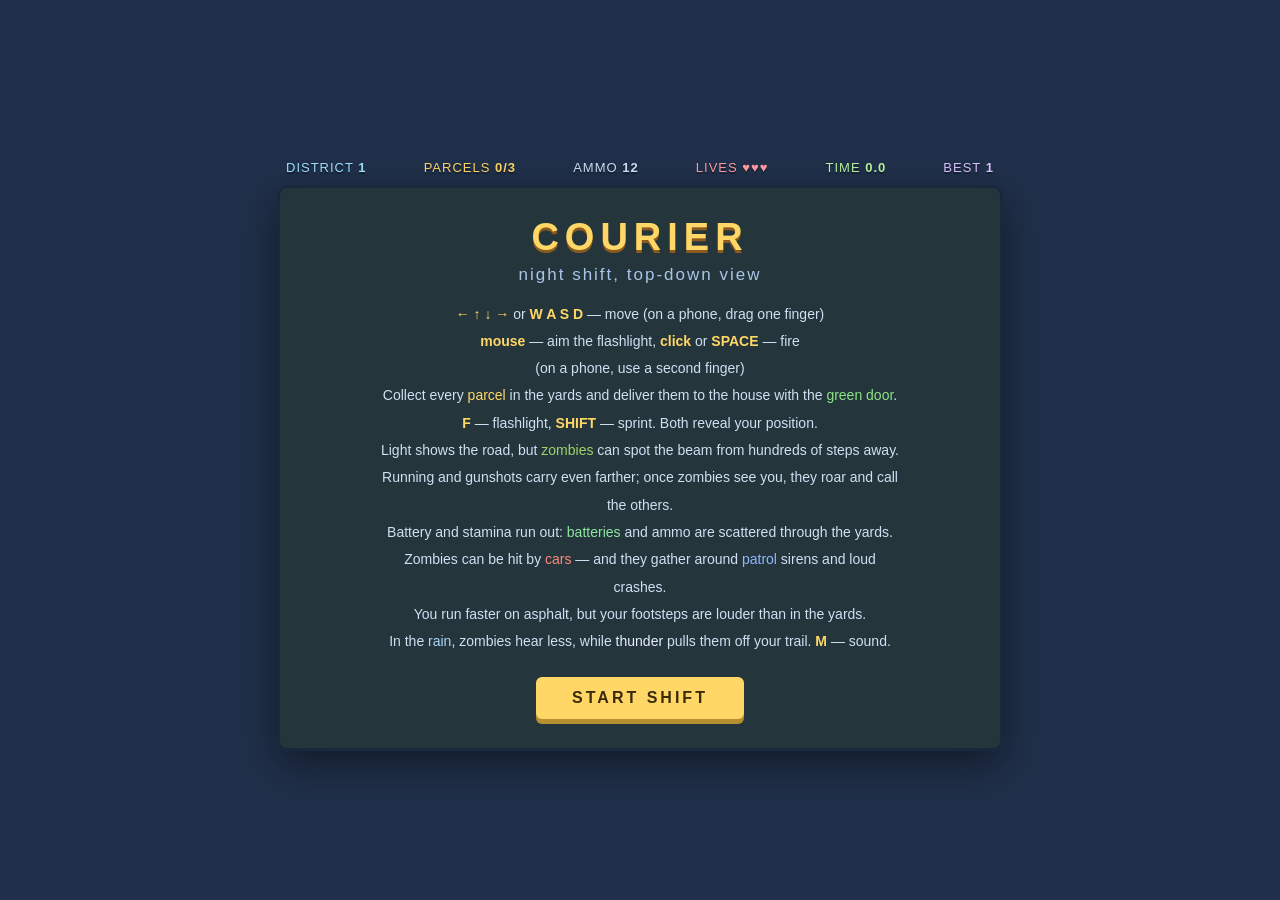
==== commit 5e4a10b3: "Translate game and source to English" ====
--- a/reference/town.original.html
+++ b/reference/town.original.html
@@ -1,9 +1,9 @@
 <!DOCTYPE html>
-<html lang="ru">
+<html lang="en">
 <head>
 <meta charset="UTF-8">
 <meta name="viewport" content="width=device-width, initial-scale=1">
-<title>КУРЬЕР</title>
+<title>COURIER</title>
 <style>
   * { margin:0; padding:0; box-sizing:border-box; }
   body { background:#20304a; display:flex; flex-direction:column; align-items:center; justify-content:center; min-height:100vh;
@@ -29,35 +29,35 @@
 </head>
 <body>
 <div id="hud">
-  <span style="color:#9fe0ff">РАЙОН <b id="lvl">1</b></span>
-  <span style="color:#ffd766">ПОСЫЛКИ <b id="box">0/3</b></span>
-  <span style="color:#cfe0f2">ПАТРОНЫ <b id="ammo">12</b></span>
-  <span style="color:#ff9aa2">ЖИЗНИ <b id="lives">♥♥♥</b></span>
-  <span style="color:#b8f2a0">ВРЕМЯ <b id="time">0.0</b></span>
-  <span style="color:#d9c2ff">РЕКОРД <b id="best">1</b></span>
+  <span style="color:#9fe0ff">DISTRICT <b id="lvl">1</b></span>
+  <span style="color:#ffd766">PARCELS <b id="box">0/3</b></span>
+  <span style="color:#cfe0f2">AMMO <b id="ammo">12</b></span>
+  <span style="color:#ff9aa2">LIVES <b id="lives">♥♥♥</b></span>
+  <span style="color:#b8f2a0">TIME <b id="time">0.0</b></span>
+  <span style="color:#d9c2ff">BEST <b id="best">1</b></span>
 </div>
 <div id="wrap">
   <canvas id="c" width="720" height="560"></canvas>
   <div id="overlay">
-    <h1>КУРЬЕР</h1>
-    <h2>ночная смена, вид сверху</h2>
+    <h1>COURIER</h1>
+    <h2>night shift, top-down view</h2>
     <p>
-      <span class="key">← ↑ ↓ →</span> или <span class="key">W A S D</span> — идти (на телефоне — палец по экрану)<br>
-      <span class="key">мышь</span> — целиться фонариком, <span class="key">клик</span> или <span class="key">ПРОБЕЛ</span> — стрелять<br>
-      (на телефоне — второй палец по экрану)<br>
-      Собери все <span style="color:#ffd766">посылки</span> во дворах и занеси их в дом с <span style="color:#8fe388">зелёной дверью</span>.<br>
-      <span class="key">F</span> — фонарь, <span class="key">SHIFT</span> — бежать. И то, и другое выдаёт тебя.<br>
-      Со светом видно дорогу, но <span style="color:#9fd36a">зомби</span> замечают луч за сотни шагов.
-      Бег и выстрелы слышно ещё дальше, а увидев тебя, зомби рычат и созывают остальных.<br>
-      Заряд и дыхание кончаются: <span style="color:#8ee6a0">батарейки</span> и
-      <span style="color:#cfe0f2">патроны</span> лежат во дворах.<br>
-      Зомби сбивают <span style="color:#ff8b7a">машины</span> — а на сирену
-      <span style="color:#8fb6ff">патруля</span> и на грохот аварии они сбегаются сами.<br>
-      По <span style="color:#cfe0f2">асфальту</span> бежишь быстрее, но и топаешь громче, чем по дворам.<br>
-      В <span style="color:#a9d6ff">дождь</span> зомби хуже слышат, а <span style="color:#e8f0ff">гром</span>
-      уводит их с твоего следа. <span class="key">M</span> — звук.
+      <span class="key">← ↑ ↓ →</span> or <span class="key">W A S D</span> — move (on a phone, drag one finger)<br>
+      <span class="key">mouse</span> — aim the flashlight, <span class="key">click</span> or <span class="key">SPACE</span> — fire<br>
+      (on a phone, use a second finger)<br>
+      Collect every <span style="color:#ffd766">parcel</span> in the yards and deliver them to the house with the <span style="color:#8fe388">green door</span>.<br>
+      <span class="key">F</span> — flashlight, <span class="key">SHIFT</span> — sprint. Both reveal your position.<br>
+      Light shows the road, but <span style="color:#9fd36a">zombies</span> can spot the beam from hundreds of steps away.
+      Running and gunshots carry even farther; once zombies see you, they roar and call the others.<br>
+      Battery and stamina run out: <span style="color:#8ee6a0">batteries</span> and
+      <span style="color:#cfe0f2">ammo</span> are scattered through the yards.<br>
+      Zombies can be hit by <span style="color:#ff8b7a">cars</span> — and they gather around
+      <span style="color:#8fb6ff">patrol</span> sirens and loud crashes.<br>
+      You run faster on <span style="color:#cfe0f2">asphalt</span>, but your footsteps are louder than in the yards.<br>
+      In the <span style="color:#a9d6ff">rain</span>, zombies hear less, while <span style="color:#e8f0ff">thunder</span>
+      pulls them off your trail. <span class="key">M</span> — sound.
     </p>
-    <button id="startBtn">НА МАРШРУТ</button>
+    <button id="startBtn">START SHIFT</button>
   </div>
 </div>
 <script>
@@ -67,28 +67,28 @@
 const $ = id => document.getElementById(id);
 const overlay = $('overlay'), startBtn = $('startBtn');
 
-// ---------- размеры города ----------
-const ROAD  = 116;                   // ширина асфальта
-const GN    = 4;                     // узлов улиц по стороне
-const GS    = 400;                   // шаг узлов
-const MRG   = 165;                   // отступ сетки от края мира
+// ---------- city dimensions ----------
+const ROAD  = 116;                   // asphalt width
+const GN    = 4;                     // street nodes per side
+const GS    = 400;                   // node spacing
+const MRG   = 165;                   // grid margin from the world edge
 const WORLD = MRG * 2 + (GN - 1) * GS;
-const LANE  = 29;                    // смещение полосы от осевой
-const PR    = 12;                    // радиус игрока
-const ZR    = 12;                    // радиус зомби
+const LANE  = 29;                    // lane offset from the centerline
+const PR    = 12;                    // player radius
+const ZR    = 12;                    // zombie radius
 const CAR_L = 46, CAR_W = 22;
-const BV    = 660;                   // скорость пули
-const FIRE_CD = .26;                 // задержка между выстрелами
-const WALK  = 166, RUN = 252;        // шаг и рывок
-const BATT_DRAIN = 1 / 52;           // фонарь съедает заряд за ~52 секунды
+const BV    = 660;                   // bullet speed
+const FIRE_CD = .26;                 // delay between shots
+const WALK  = 166, RUN = 252;        // walking and sprinting speeds
+const BATT_DRAIN = 1 / 52;           // the flashlight drains in about 52 seconds
 const STAM_DRAIN = .42, STAM_REGEN = .3;
 
 const clamp = (v, a, b) => v < a ? a : v > b ? b : v;
 const rnd  = (a, b) => a + Math.random() * (b - a);
 const pick = a => a[(Math.random() * a.length) | 0];
 
-// ---------- повёрнутые коробки: дома, изгороди, машины ----------
-const CORN = [[-1, -1], [1, -1], [1, 1], [-1, 1]];   // по часовой — так же читают тени
+// ---------- oriented boxes: houses, fences, cars ----------
+const CORN = [[-1, -1], [1, -1], [1, 1], [-1, 1]];   // clockwise, matching the shadow code
 function setOBB(o, cx, cy, ang, hw, hh) {
   o.cx = cx; o.cy = cy; o.ang = ang; o.hw = hw; o.hh = hh; o.rad = Math.hypot(hw, hh);
   const c = Math.cos(ang), s = Math.sin(ang);
@@ -105,27 +105,27 @@
   const c = Math.cos(o.ang), s = Math.sin(o.ang), dx = x - o.cx, dy = y - o.cy;
   return Math.abs(dx * c + dy * s) < o.hw && Math.abs(dy * c - dx * s) < o.hh;
 }
-// насколько точка близка к коробке (0 — внутри)
+// distance from a point to a box (0 means inside)
 function distOBB(x, y, o) {
   const c = Math.cos(o.ang), s = Math.sin(o.ang), dx = x - o.cx, dy = y - o.cy;
   const lx = Math.abs(dx * c + dy * s) - o.hw, ly = Math.abs(dy * c - dx * s) - o.hh;
   return Math.hypot(Math.max(lx, 0), Math.max(ly, 0));
 }
 
-// ---------- звук: всё синтезируется на лету, файлов нет ----------
+// ---------- audio: everything is synthesized at runtime, with no files ----------
 const SND = (() => {
   let ac = null, master = null, buf = null, rainSrc = null, rainGain = null;
   let muted = localStorage.getItem('townMute') === '1';
-  const ear = { x: 0, y: 0 };                          // где сейчас уши курьера
-
-  function init() {                                    // только из обработчика клика — иначе браузер не пустит
+  const ear = { x: 0, y: 0 };                          // current courier listening position
+
+  function init() {                                    // only from a click handler, as required by browsers
     if (ac) { if (ac.state === 'suspended') ac.resume(); return; }
     const AC = window.AudioContext || window.webkitAudioContext;
     if (!AC) return;
     try { ac = new AC(); } catch (e) { return; }
     master = ac.createGain();
     master.gain.value = muted ? 0 : .55;
-    const comp = ac.createDynamicsCompressor();        // толпа рычащих зомби не должна рвать динамик
+    const comp = ac.createDynamicsCompressor();        // keep a roaring horde from clipping the speaker
     comp.threshold.value = -16; comp.ratio.value = 8;
     master.connect(comp); comp.connect(ac.destination);
     buf = ac.createBuffer(1, ac.sampleRate * 2, ac.sampleRate);
@@ -133,7 +133,7 @@
     for (let i = 0; i < d.length; i++) d[i] = Math.random() * 2 - 1;
   }
 
-  // громкость по расстоянию, панорама по экранному сдвигу
+  // distance-based volume and screen-offset panning
   const at = (x, y) => x === undefined ? { g: 1, pan: 0 } : (() => {
     const dx = x - ear.x, dy = y - ear.y, d = Math.hypot(dx, dy);
     return { g: Math.max(0, 1 - d / 640) ** 1.7, pan: clamp(dx / 400, -1, 1) };
@@ -145,7 +145,7 @@
     else n.connect(master);
     return n;
   }
-  // тон с падающей высотой
+  // tone with falling pitch
   function tone(f, f2, dur, type, vol, pan, delay, atk) {
     const t0 = ac.currentTime + (delay || 0), o = ac.createOscillator(), g = out(pan);
     o.type = type;
@@ -156,7 +156,7 @@
     g.gain.exponentialRampToValueAtTime(.0006, t0 + dur);
     o.connect(g); o.start(t0); o.stop(t0 + dur + .03);
   }
-  // шум через фильтр: хлопки, шаги, стекло, гром
+  // filtered noise: impacts, footsteps, glass, and thunder
   function hiss(dur, hz, hz2, vol, pan, q, type, delay) {
     const t0 = ac.currentTime + (delay || 0), s = ac.createBufferSource(), g = out(pan);
     s.buffer = buf; s.playbackRate.value = rnd(.85, 1.15);
@@ -170,7 +170,7 @@
     s.connect(f); f.connect(g); s.start(t0, rnd(0, 1.4)); s.stop(t0 + dur + .03);
   }
 
-  // тот же шум, но с мгновенной атакой: без неё любой хлопок звучит как «пуф»
+  // the same noise with an instant attack; without it, every impact sounds soft
   function crack(dur, hz, hz2, vol, pan, q, type, delay) {
     const t0 = ac.currentTime + (delay || 0), s = ac.createBufferSource(), g = out(pan);
     s.buffer = buf; s.playbackRate.value = rnd(.9, 1.1);
@@ -179,18 +179,18 @@
     f.frequency.setValueAtTime(hz, t0);
     if (hz2 !== hz) f.frequency.exponentialRampToValueAtTime(Math.max(30, hz2), t0 + dur);
     g.gain.setValueAtTime(.0001, t0);
-    g.gain.linearRampToValueAtTime(vol, t0 + .0007);          // 0.7 мс — вот это и есть щелчок
+    g.gain.linearRampToValueAtTime(vol, t0 + .0007);          // this 0.7 ms attack creates the click
     g.gain.exponentialRampToValueAtTime(.0005, t0 + dur);
     s.connect(f); f.connect(g); s.start(t0, rnd(0, 1.4)); s.stop(t0 + dur + .02);
   }
 
-  // вой сирены: один непрерывный подъём и спуск ровно на период вызова, стыки без щелчка
+  // siren wail: one continuous rise and fall per call, with seamless joins
   function siren(vol, pan) {
     const t0 = ac.currentTime, T = 1.1, g = out(pan);
     const lp = ac.createBiquadFilter();
     lp.type = 'lowpass'; lp.frequency.value = 2400; lp.Q.value = .7;
     lp.connect(g);
-    for (const det of [1, 1.006]) {                           // две расстроенные — «мясистее»
+    for (const det of [1, 1.006]) {                           // two detuned oscillators sound fuller
       const o = ac.createOscillator();
       o.type = 'sawtooth';
       o.frequency.setValueAtTime(640 * det, t0);
@@ -204,32 +204,32 @@
     g.gain.linearRampToValueAtTime(0, t0 + T);
   }
 
-  // рык: голосовой источник через форманты — иначе выходит пила, а не глотка
+  // roar: a voiced source through formants, so it sounds like a throat instead of a saw
   function moan(vol, pan, k) {
     const t0 = ac.currentTime, dur = rnd(.8, 1.15), f0 = 68 + (k || 0) * 44;
     const g = out(pan);
     g.gain.setValueAtTime(.0001, t0);
-    g.gain.linearRampToValueAtTime(vol, t0 + .16);            // рык нарастает, а не щёлкает
+    g.gain.linearRampToValueAtTime(vol, t0 + .16);            // the roar swells instead of clicking
     g.gain.linearRampToValueAtTime(vol, t0 + dur * .5);
     g.gain.exponentialRampToValueAtTime(.0005, t0 + dur);
 
     const src = ac.createOscillator();
     src.type = 'sawtooth';
     src.frequency.setValueAtTime(f0 * 1.14, t0);
-    src.frequency.exponentialRampToValueAtTime(f0 * .8, t0 + dur);   // голос сползает вниз
-    const lfo = ac.createOscillator(), lg = ac.createGain();         // дрожь в глотке
+    src.frequency.exponentialRampToValueAtTime(f0 * .8, t0 + dur);   // let the voice slide downward
+    const lfo = ac.createOscillator(), lg = ac.createGain();         // throat tremor
     lfo.frequency.value = rnd(5, 8.5); lg.gain.value = f0 * .07;
     lfo.connect(lg); lg.connect(src.frequency);
     lfo.start(t0); lfo.stop(t0 + dur + .05);
 
-    // три форманты: от них звук читается как горло, а не как синтезатор
+    // three formants make the sound read as a throat rather than a synthesizer
     for (const [hz, q, amp] of [[rnd(370, 520), 6, 1], [rnd(920, 1240), 9, .5], [rnd(2200, 2700), 12, .16]]) {
       const bp = ac.createBiquadFilter();
       bp.type = 'bandpass'; bp.frequency.value = hz; bp.Q.value = q;
       const a = ac.createGain(); a.gain.value = amp;
       src.connect(bp); bp.connect(a); a.connect(g);
     }
-    const ns = ac.createBufferSource();                             // придыхание
+    const ns = ac.createBufferSource();                             // breath noise
     ns.buffer = buf; ns.playbackRate.value = rnd(.7, 1);
     const nf = ac.createBiquadFilter();
     nf.type = 'bandpass'; nf.frequency.value = rnd(650, 1050); nf.Q.value = 1.1;
@@ -242,10 +242,10 @@
   function play(name, x, y, k) {
     if (!ac || muted) return;
     const a = at(x, y);
-    if (a.g < .02) return;                             // за краем слышимости не тратим узлы
+    if (a.g < .02) return;                             // do not allocate nodes beyond hearing range
     const v = a.g, P = a.pan;
     switch (name) {
-      // выстрел: щелчок + тело + короткое эхо по кварталу
+      // gunshot: click, body, and a short neighborhood echo
       case 'shot':  crack(.035, 4200, 1500, .9 * v, P, .4, 'highpass');
                     crack(.11, 380, 80, 1.1 * v, P, .8, 'lowpass');
                     crack(.28, 1200, 420, .13 * v, P, .5, 'bandpass', .015);
@@ -254,8 +254,8 @@
       case 'wall':  crack(.05, 3800, 1700, .26 * v, P, 2.2, 'bandpass'); break;
       case 'die':   crack(.26, 620, 100, .5 * v, P, .9, 'bandpass');
                     moan(.5 * v, P, (k || .4) * .6); break;
-      case 'stepA': hiss(.05, 2400, 950, .15 * v, P, 3); break;                    // подошва по асфальту
-      case 'stepG': hiss(.1, 1200, 430, .12 * v, P, .7); break;                    // шорох травы
+      case 'stepA': hiss(.05, 2400, 950, .15 * v, P, 3); break;                    // sole on asphalt
+      case 'stepG': hiss(.1, 1200, 430, .12 * v, P, .7); break;                    // grass rustle
       case 'moan':  moan(.95 * v, P, k); break;
       case 'hurt':  tone(155, 48, .3, 'triangle', .5 * v, P); hiss(.26, 520, 110, .4 * v, P, .8); break;
       case 'siren': siren(.21 * v, P); break;
@@ -274,7 +274,7 @@
     }
   }
 
-  // ровный шум дождя: один источник на всю игру, меняем только громкость
+  // steady rain noise: one source for the whole game, with variable volume
   function rain(level) {
     if (!ac) return;
     if (!rainSrc) {
@@ -307,15 +307,15 @@
 let best = +(localStorage.getItem('townBest') || 1);
 $('best').textContent = best;
 
-// ---------- палитры ----------
+// ---------- palettes ----------
 const WALLS  = ['#e9dcc3', '#dcc8ac', '#cdd8dd', '#e7cfc1', '#dae0c6', '#d8cbd8'];
 const ROOFS  = ['#a4503f', '#7d4c39', '#4e6b7c', '#6c7052', '#8a5a4a', '#5a5f6e'];
 const CARCOL = ['#d94f45', '#3f7fd0', '#e0b23c', '#5aa35c', '#e8e4dc', '#7a4fb0', '#3b3f46', '#d8752f'];
 
-// ---------- туман войны: сетка «что курьер уже видел» ----------
+// ---------- fog of war: a grid of places the courier has seen ----------
 const FCELL = 14;
 const FW = Math.ceil(WORLD / FCELL);
-const REMEMBER = .46;                             // яркость разведанного, но сейчас невидимого
+const REMEMBER = .46;                             // brightness of explored areas outside current vision
 const fogCv = document.createElement('canvas');
 fogCv.width = fogCv.height = FW;
 const fctx = fogCv.getContext('2d');
@@ -323,14 +323,14 @@
 
 function updateFog(g, dt) {
   const p = g.p, lit = p.torch && p.batt > 0, w = g.weather;
-  const o = torchHand(p);                          // видно от фонаря в руке, а не от пупка
-  // в дождь луч бьёт короче, зато вспышка молнии на миг показывает весь квартал
+  const o = torchHand(p);                          // visibility starts at the flashlight hand, not the body center
+  // rain shortens the beam, while lightning briefly reveals the whole neighborhood
   const R = (lit ? 250 - 40 * w.rain : 74) * (1 + w.flash * 2.6), R2 = R * R;
   const PER2 = ((lit ? 96 : 74) * (1 + w.flash * 6)) ** 2;
   const ca = Math.cos(p.aim), sa = Math.sin(p.aim), LIM = Math.cos(.6);
   const fade = Math.min(1, dt * 6), rise = Math.min(1, dt * 9);
 
-  for (let i = 0; i < g.fog.length; i++) {        // то, что вышло из виду, тускнеет до памяти
+  for (let i = 0; i < g.fog.length; i++) {        // areas leaving view fade to remembered brightness
     const tgt = g.seen[i] ? REMEMBER : 0;
     if (g.fog[i] > tgt) g.fog[i] += (tgt - g.fog[i]) * fade;
   }
@@ -340,7 +340,7 @@
     const dx = gx * FCELL + FCELL / 2 - o.x, dy = gy * FCELL + FCELL / 2 - o.y;
     const d2 = dx * dx + dy * dy;
     if (d2 > R2) continue;
-    // видно вблизи вокруг себя и в конусе фонарика
+    // reveal the nearby area and the flashlight cone
     if (d2 > PER2 && dx * ca + dy * sa < Math.sqrt(d2) * LIM) continue;
     const i = gy * FW + gx;
     g.seen[i] = 1;
@@ -356,15 +356,15 @@
   }
   fctx.putImageData(fogImg, 0, 0);
   ctx.save();
-  ctx.imageSmoothingEnabled = true;               // мягкая граница вместо клеток
+  ctx.imageSmoothingEnabled = true;               // smooth the boundary instead of showing grid cells
   ctx.drawImage(fogCv, camx / FCELL, camy / FCELL, W / FCELL, H / FCELL, 0, 0, W, H);
   ctx.restore();
 }
 const fogAt = (g, x, y) =>
   g.fog[clamp((y / FCELL) | 0, 0, FW - 1) * FW + clamp((x / FCELL) | 0, 0, FW - 1)];
 
-// ---------- погода: дождь приходит и уходит, гроза уводит зомби на гром ----------
-const RAIN_Z = [.15, .55, 1];                     // три слоя глубины — дальние капли мельче и медленнее
+// ---------- weather: rain comes and goes, while thunder draws zombies away ----------
+const RAIN_Z = [.15, .55, 1];                     // three depth layers; distant drops are smaller and slower
 const drops = [];
 for (let i = 0; i < 480; i++)
   drops.push({ x: Math.random() * (W + 260) - 130, y: Math.random() * H, z: RAIN_Z[i % 3] });
@@ -378,17 +378,17 @@
 function updateWeather(g, dt) {
   const w = g.weather;
   w.next -= dt;
-  if (w.next <= 0) {                              // ливень то накатывает, то уходит
+  if (w.next <= 0) {                              // the downpour ebbs and returns
     w.next = rnd(16, 42);
     w.target = Math.random() < .42 ? 0 : rnd(.35, 1);
     w.wind = rnd(-.5, .5);
   }
   w.rain += clamp(w.target - w.rain, -.12 * dt, .12 * dt);
-  // асфальт намокает быстро, а сохнет минуту
+  // asphalt gets wet quickly and takes about a minute to dry
   w.wet += w.rain > w.wet ? Math.min(w.rain - w.wet, .3 * dt) : Math.max(w.rain - w.wet, -.05 * dt);
   SND.rain(w.rain);
 
-  // молния: вспышка сразу, раскат — через паузу, и вот он-то и есть подарок игроку
+  // lightning flashes immediately; delayed thunder is what helps the player
   w.flash = Math.max(0, w.flash - dt * 3.2);
   if (w.reflash > 0 && (w.reflash -= dt) <= 0) w.flash = Math.max(w.flash, .8);
   if (w.rain > .55) {
@@ -406,10 +406,10 @@
     w.boom = 0;
     SND.play('thunder');
     g.shake = Math.max(g.shake, .5);
-    makeNoise(g, w.boomX, w.boomY, 1300, 6, true);   // на раскат уходит вся округа
-  }
-
-  // капли на экране и брызги на земле
+    makeNoise(g, w.boomX, w.boomY, 1300, 6, true);   // the whole area moves toward the thunder
+  }
+
+  // screen-space raindrops and ground splashes
   const n = (drops.length * w.rain) | 0;
   for (let i = 0; i < n; i++) {
     const d = drops[i];
@@ -446,12 +446,12 @@
   ctx.restore();
 }
 
-// фонари и фары ночью видно издалека — сам огонёк светит сквозь туман, но города не открывает
+// streetlights and headlights are visible through fog at night without revealing the city
 function drawGlowThroughFog(g, camx, camy) {
   ctx.save();
   ctx.globalCompositeOperation = 'lighter';
   for (const l of g.lit) {
-    if (l.r < 60) continue;                       // мелкие блики так далеко не разглядеть
+    if (l.r < 60) continue;                       // tiny glints are not visible at that distance
     const a = (1 - fogAt(g, l.x, l.y)) * l.int * .12;
     if (a < .012) continue;
     const x = l.x - camx, y = l.y - camy, r = l.r * .8;
@@ -467,7 +467,7 @@
   ctx.restore();
 }
 
-// ---------- граф улиц: узлы вразброс, рёбра-кривые ----------
+// ---------- street graph: scattered nodes connected by curved edges ----------
 function makeRoads() {
   const nodes = [], at = (i, j) => j * GN + i;
   for (let j = 0; j < GN; j++) for (let i = 0; i < GN; i++)
@@ -484,14 +484,14 @@
     const j = (Math.random() * (i + 1)) | 0; [a[i], a[j]] = [a[j], a[i]]; } };
   shuffle(cand); shuffle(diag);
 
-  // улица как кривая по точкам
+  // represent a street as a sampled curve
   const curve = (a, b) => {
     const A = nodes[a], B = nodes[b];
     const dx = B.x - A.x, dy = B.y - A.y, len = Math.hypot(dx, dy);
-    const k = rnd(-.18, .18);                          // изгиб улицы
+    const k = rnd(-.18, .18);                          // street curvature
     const cx = (A.x + B.x) / 2 - dy * k, cy = (A.y + B.y) / 2 + dx * k;
     const n = Math.max(6, Math.round(len / 50)), pts = [], cum = [0];
-    for (let s = 0; s <= n; s++) {                     // квадратичная кривая по точкам
+    for (let s = 0; s <= n; s++) {                     // sample a quadratic curve
       const t = s / n, u = 1 - t;
       pts.push({ x: u * u * A.x + 2 * u * t * cx + t * t * B.x,
                  y: u * u * A.y + 2 * u * t * cy + t * t * B.y });
@@ -500,7 +500,7 @@
     return { a, b, pts, cum, len: cum[cum.length - 1] };
   };
 
-  // две улицы не должны сходиться вне перекрёстка: там некому уступать
+  // streets must not meet away from intersections, where yielding is undefined
   const MINSEP = ROAD + 12;
   const segDist = (p, q, r) => {
     const dx = q.x - p.x, dy = q.y - p.y, l2 = dx * dx + dy * dy || 1;
@@ -513,7 +513,7 @@
     return false;
   };
 
-  // сначала остов по прямым улицам — связность гарантирована, потом петли, потом косые
+  // build connected straight streets first, then loops, then diagonals
   const par = nodes.map((_, i) => i);
   const find = i => { while (par[i] !== i) i = par[i] = par[par[i]]; return i; };
   const keep = [];
@@ -522,7 +522,7 @@
     if (ra !== rb) { par[ra] = rb; keep.push(curve(a, b)); }
     else if (Math.random() < .3) keep.push(curve(a, b));
   }
-  for (const [a, b] of diag) {                         // косая — только если ничего не режет
+  for (const [a, b] of diag) {                         // add a diagonal only when it cuts nothing
     if (Math.random() > .4) continue;
     const e = curve(a, b);
     const shares = o => o.a === a || o.a === b || o.b === a || o.b === b;
@@ -537,7 +537,7 @@
   return { nodes, edges };
 }
 
-// точка и касательная на расстоянии s от начала улицы
+// point and tangent at distance s from the start of a street
 function onEdge(e, s) {
   s = clamp(s, 0, e.len);
   let i = 1;
@@ -548,22 +548,22 @@
   return { x: p.x + dx * t, y: p.y + dy * t, tx: dx / d, ty: dy / d };
 }
 
-// точка правой полосы улицы и курс в ней
+// point and heading on the right lane of a street
 function lanePoint(e, s, dir) {
   const p = onEdge(e, s);
   const hx = p.tx * dir, hy = p.ty * dir;
   return { x: p.x - hy * LANE, y: p.y + hx * LANE, hx, hy };
 }
 function setCar(c, x, y, hx, hy) {
-  c.x = x + (c.jx || 0); c.y = y + (c.jy || 0);      // jx/jy — толчок от удара, рельсы под ним остаются
+  c.x = x + (c.jx || 0); c.y = y + (c.jy || 0);      // jx/jy carry impact displacement over the lane path
   c.hx = hx; c.hy = hy;
   setOBB(c.box, c.x, c.y, Math.atan2(hy, hx), CAR_L / 2, CAR_W / 2);
 }
-function placeCar(c) {                            // на прямом участке
+function placeCar(c) {                            // on a straight segment
   const l = lanePoint(c.edge, c.s, c.dir);
   setCar(c, l.x, l.y, l.hx, l.hy);
 }
-// руль не крутится мгновенно: курс догоняет нужный с ограничением скорости
+// steering is not instantaneous; heading approaches its target at a limited rate
 function steerCar(c, x, y, hx, hy, dt, rate) {
   const cur = Math.atan2(c.hy, c.hx);
   let d = Math.atan2(hy, hx) - cur;
@@ -573,8 +573,8 @@
   setCar(c, x, y, Math.cos(a), Math.sin(a));
 }
 
-// ---------- поворот: дуга от своей полосы к полосе следующей улицы ----------
-const TURN_IN = ROAD * .62;                       // за сколько до перекрёстка начинаем доворот
+// ---------- turn: an arc from the current lane to the next street ----------
+const TURN_IN = ROAD * .62;                       // distance before the intersection where turning begins
 const bezAt = (T, t) => {
   const u = 1 - t, a = u * u * u, b = 3 * u * u * t, d = 3 * u * t * t, e = t * t * t;
   return { x: a * T.x0 + b * T.x1 + d * T.x2 + e * T.x3, y: a * T.y0 + b * T.y1 + d * T.y2 + e * T.y3 };
@@ -587,12 +587,12 @@
   return { x: dx / d, y: dy / d };
 };
 function startTurn(g, c) {
-  const at = c.dir > 0 ? c.edge.b : c.edge.a;     // узел, к которому подъехали
+  const at = c.dir > 0 ? c.edge.b : c.edge.a;     // node the car has reached
   const opts = g.roads.nodes[at].e.filter(i => i !== c.edge.id);
   const next = g.roads.edges[opts.length ? pick(opts) : c.edge.id];
-  const ndir = next.a === at ? 1 : -1;            // в тупике разворачиваемся по той же улице
+  const ndir = next.a === at ? 1 : -1;            // at a dead end, turn around onto the same street
   const uturn = next === c.edge;
-  const back = uturn ? TURN_IN * 2.4 : TURN_IN;   // разворот выполняем с запасом, иначе выйдет петля
+  const back = uturn ? TURN_IN * 2.4 : TURN_IN;   // give U-turns extra room to avoid a loop
   const sIn = ndir > 0 ? Math.min(back, next.len) : Math.max(next.len - back, 0);
   const end = lanePoint(next, sIn, ndir);
   const d = Math.max(uturn ? 78 : 34, Math.hypot(end.x - c.x, end.y - c.y) * (uturn ? .95 : .55));
@@ -601,13 +601,13 @@
     x2: end.x - end.hx * d, y2: end.y - end.hy * d, x3: end.x, y3: end.y,
     next, ndir, sIn, t: 0, len: 0
   };
-  let px = c.x, py = c.y, L = 0;                  // длина дуги по восьми отрезкам
+  let px = c.x, py = c.y, L = 0;                  // arc length sampled over eight segments
   for (let i = 1; i <= 8; i++) { const q = bezAt(T, i / 8); L += Math.hypot(q.x - px, q.y - py); px = q.x; py = q.y; }
   T.len = Math.max(24, L);
-  c.turn = T; c.mode = 'turn'; c.node = at;         // узел занят, пока машина в нём
-}
-
-// где машина окажется через dist пикселей — по своей полосе или по дуге поворота
+  c.turn = T; c.mode = 'turn'; c.node = at;         // reserve the node while the car occupies it
+}
+
+// car position dist pixels ahead, either along its lane or turn arc
 const probeBox = obb(0, 0, 0, CAR_L / 2, CAR_W / 2);
 function ahead(c, dist) {
   if (c.mode === 'turn' && c.turn) {
@@ -619,7 +619,7 @@
   return setOBB(probeBox, l.x, l.y, Math.atan2(l.hy, l.hx), CAR_L / 2 + 4, CAR_W / 2 + 2);
 }
 
-// удар: обе встают, мнутся и шумят на весь квартал
+// impact: both cars stop, crumple, and make noise across the neighborhood
 function crash(g, a, b) {
   const dx = b.x - a.x, dy = b.y - a.y, d = Math.hypot(dx, dy) || 1;
   const nx = dx / d, ny = dy / d;
@@ -628,24 +628,24 @@
   const k = hard ? 8 : 2.5;
   a.jx -= nx * k; a.jy -= ny * k;
   b.jx += nx * k; b.jy += ny * k;
-  // пауза на пару: иначе застрявшие в друг друге будут «биться» каждый кадр и встанут навсегда
+  // pair cooldown prevents overlapping cars from colliding every frame forever
   a.cd = b.cd = hard ? 3 : 1.4;
   for (const c of [a, b]) {
     c.honk = 1;
-    if (!hard) { c.v *= .35; continue; }               // задели бортами — просто сбросили ход
+    if (!hard) { c.v *= .35; continue; }               // a side scrape only reduces speed
     c.v = 0; c.stall = Math.max(c.stall, rnd(1.1, 1.8)); c.dent = 1;
   }
   if (!hard) return;
   const cx = (a.x + b.x) / 2, cy = (a.y + b.y) / 2;
   SND.play('crash', cx, cy);
-  makeNoise(g, cx, cy, 380, 5, true);                 // авария стягивает зомби — этим можно пользоваться
+  makeNoise(g, cx, cy, 380, 5, true);                 // crashes attract zombies and can be used tactically
   g.shake = Math.max(g.shake, clamp(1 - Math.hypot(g.p.x - cx, g.p.y - cy) / 500, 0, 1) * .9);
   for (let i = 0; i < 22; i++)
     g.parts.push({ x: cx, y: cy, vx: rnd(-230, 230), vy: rnd(-230, 230), l: rnd(.3, .9),
                    c: pick(['#ffe08a', '#ffffff', '#9fb4c8', '#ff9a5a']), s: rnd(2, 4) });
 }
 
-// ближайшая точка улицы: расстояние и её направление
+// nearest point on a street, including distance and direction
 function nearRoad(R, x, y) {
   let bd = 1e9, ba = 0, bx = 0, by = 0;
   for (const e of R.edges) for (let i = 1; i < e.pts.length; i++) {
@@ -658,17 +658,17 @@
   return { d: bd, ang: ba, x: bx, y: by };
 }
 
-// ---------- генерация района ----------
+// ---------- district generation ----------
 function buildTown(level) {
   const R = makeRoads();
-  const solids = [];   // повёрнутые коробки: дома, изгороди, припаркованные машины
+  const solids = [];   // oriented boxes: houses, fences, and parked cars
   const trees  = [];   // {x,y,r}
-  const soft   = [];   // кусты (замедляют)
+  const soft   = [];   // bushes that slow movement
   const houses = [];
-  const props  = [];   // фонари, лавки, площадки — только для отрисовки
+  const props  = [];   // streetlights, benches, and driveways used only for rendering
   const CELL = 20, gw = Math.ceil(WORLD / CELL);
 
-  // ---------- поле расстояний до асфальта ----------
+  // ---------- asphalt distance field ----------
   const rdist = new Float32Array(gw * gw).fill(1e9);
   for (const e of R.edges) for (let s = 0; s <= e.len; s += 8) {
     const p = onEdge(e, s);
@@ -683,7 +683,7 @@
     rdist[clamp((y / CELL) | 0, 0, gw - 1) * gw + clamp((x / CELL) | 0, 0, gw - 1)];
   const farFrom = (x, y, pad, skip) => !solids.some(q => q !== skip && Math.hypot(q.cx - x, q.cy - y) < q.rad + pad);
 
-  // ---------- дома вдоль улиц, фасадом к дороге ----------
+  // ---------- houses along streets, facing the road ----------
   const CURB = ROAD / 2 + 30;
   for (let tries = 0; tries < 1800 && houses.length < 32; tries++) {
     const x = rnd(70, WORLD - 70), y = rnd(70, WORLD - 70);
@@ -693,16 +693,16 @@
     const ang = near.ang + rnd(-.1, .1);
     const hw = rnd(50, 78), hh = rnd(42, 62);
     const c = Math.cos(ang), s = Math.sin(ang);
-    const face = ((near.y - y) * c - (near.x - x) * s) > 0 ? 1 : -1;   // с какой стороны улица
+    const face = ((near.y - y) * c - (near.x - x) * s) > 0 ? 1 : -1;   // which side contains the street
     const h = obb(x, y, ang, hw, hh, { wall: pick(WALLS), roof: pick(ROOFS), seed: Math.random(), face });
     if (!farFrom(x, y, h.rad + 22)) continue;
     houses.push(h); solids.push(h);
 
-    // площадка с машиной сбоку от дома
+    // driveway with a car beside the house
     if (Math.random() < .5) {
       const lx = (Math.random() < .5 ? 1 : -1) * (hw + 36), ly = face * hh * .3;
       const px = x + lx * c - ly * s, py = y + lx * s + ly * c;
-      if (roadDist(px, py) > CURB - 4 && farFrom(px, py, 40, h)) {   // сам дом площадке не мешает
+      if (roadDist(px, py) > CURB - 4 && farFrom(px, py, 40, h)) {   // the house itself does not block its driveway
         props.push(obb(px, py, ang, CAR_L / 2 + 11, CAR_W / 2 + 11, { t: 'lot' }));
         const car = obb(px, py, ang + rnd(-.05, .05), CAR_L / 2, CAR_W / 2, { t: 'parked', col: pick(CARCOL) });
         props.push(car); solids.push(car);
@@ -710,7 +710,7 @@
     }
   }
 
-  // ---------- живые изгороди ----------
+  // ---------- hedges ----------
   for (let tries = 0, k = 0; tries < 600 && k < 16; tries++) {
     const x = rnd(60, WORLD - 60), y = rnd(60, WORLD - 60);
     if (roadDist(x, y) < CURB + 24) continue;
@@ -719,7 +719,7 @@
     solids.push(o); props.push(o); k++;
   }
 
-  // ---------- деревья и кусты ----------
+  // ---------- trees and bushes ----------
   for (let tries = 0; tries < 2200 && trees.length < 62; tries++) {
     const x = rnd(34, WORLD - 34), y = rnd(34, WORLD - 34), r = rnd(15, 22);
     if (roadDist(x, y) < ROAD / 2 + 19) continue;
@@ -735,7 +735,7 @@
     soft.push({ x, y, r, seed: Math.random() });
   }
 
-  // ---------- фонари и лавки вдоль тротуаров ----------
+  // ---------- streetlights and benches along sidewalks ----------
   for (const e of R.edges) {
     let side = Math.random() < .5 ? 1 : -1;
     for (let s = rnd(60, 120); s < e.len - 50; s += rnd(150, 210)) {
@@ -749,7 +749,7 @@
     }
   }
 
-  // ---------- сетка проходимости (для расстановки и проверки достижимости) ----------
+  // ---------- walkability grid for placement and reachability checks ----------
   const free = new Uint8Array(gw * gw);
   for (let gy = 0; gy < gw; gy++) for (let gx = 0; gx < gw; gx++) {
     const x = gx * CELL + CELL / 2, y = gy * CELL + CELL / 2;
@@ -763,18 +763,18 @@
     free[gy * gw + gx] = ok ? 1 : 0;
   }
 
-  // старт — ближайший к центру двор, а не середина перекрёстка
+  // start in the yard nearest the center rather than in an intersection
   let start = null;
   for (let pass = 0; pass < 2 && !start; pass++)
     for (let rad = 0; rad < 60 && !start; rad++) for (let a = 0; a < 32; a++) {
       const x = WORLD / 2 + Math.cos(a / 32 * 6.283) * rad * 14, y = WORLD / 2 + Math.sin(a / 32 * 6.283) * rad * 14;
       const gx = (x / CELL) | 0, gy = (y / CELL) | 0;
       if (gx < 0 || gy < 0 || gx >= gw || gy >= gw || !free[gy * gw + gx]) continue;
-      if (!pass && rdist[gy * gw + gx] < ROAD / 2 + 30) continue;      // первый проход — только дворы
+      if (!pass && rdist[gy * gw + gx] < ROAD / 2 + 30) continue;      // first pass uses yards only
       start = { x: gx * CELL + 10, y: gy * CELL + 10 }; break;
     }
 
-  // волна от старта — что вообще достижимо
+  // flood fill from the start to find all reachable cells
   const reach = new Uint8Array(gw * gw);
   const sq = [((start.y / CELL) | 0) * gw + ((start.x / CELL) | 0)];
   reach[sq[0]] = 1;
@@ -787,18 +787,18 @@
       if (free[j] && !reach[j]) { reach[j] = 1; sq.push(j); }
     }
   }
-  const spots = [], onFoot = [];                  // во дворах и вообще где угодно
+  const spots = [], onFoot = [];                  // yard candidates and general walkable candidates
   for (let i = 0; i < reach.length; i++) if (reach[i]) {
     const x = (i % gw) * CELL + CELL / 2, y = ((i / gw) | 0) * CELL + CELL / 2;
     onFoot.push({ x, y });
     if (rdist[i] > ROAD / 2 + 26) spots.push({ x, y });
   }
-  if (spots.length < 20) spots.push(...onFoot);   // район вышел сплошь асфальтовым
-  // посылки прячем во дворах у домов, а не в пустых углах карты
+  if (spots.length < 20) spots.push(...onFoot);   // fallback for districts dominated by asphalt
+  // hide parcels in yards near houses instead of empty map corners
   const yards = spots.filter(s => houses.some(h => Math.hypot(h.cx - s.x, h.cy - s.y) < 165));
   const drop = yards.length > 30 ? yards : spots;
 
-  // ---------- посылки ----------
+  // ---------- parcels ----------
   const need = Math.min(3 + (level - 1), 8);
   const parcels = [];
   for (let k = 0; k < need; k++) {
@@ -812,7 +812,7 @@
     parcels.push({ x: bestSpot.x, y: bestSpot.y, got: false, ph: Math.random() * 6.283 });
   }
 
-  // ---------- дом-адресат: дверь смотрит на улицу, подход должен быть достижим ----------
+  // ---------- destination house: the door faces the street and must be reachable ----------
   const doorOf = h => {
     const L = h.face * (h.hh + 17);
     return { x: h.cx - L * Math.sin(h.ang), y: h.cy + L * Math.cos(h.ang) };
@@ -827,10 +827,10 @@
   }
   if (!goal) { const h = houses[0]; h.target = true; goal = { house: h, ...doorOf(h) }; }
 
-  // ---------- едущие машины: катятся по улицам и сворачивают на перекрёстках ----------
+  // ---------- moving cars: follow streets and turn at intersections ----------
   const cars = [];
-  const nCars = Math.min(7 + level, 14);       // больше улицы не держат: начинается сплошная толчея
-  const spd = Math.min(1.34, 1 + (level - 1) * .08);   // быстрее улицы просто не успевают разъезжаться
+  const nCars = Math.min(7 + level, 14);       // more cars would turn streets into a traffic jam
+  const spd = Math.min(1.34, 1 + (level - 1) * .08);   // higher speeds leave no room for traffic to separate
   for (let k = 0; k < nCars; k++) {
     for (let t = 0; t < 50; t++) {
       const e = pick(R.edges);
@@ -845,13 +845,13 @@
       cars.push(c); break;
     }
   }
-  // патруль: белая с мигалкой, идёт заметно быстрее потока
+  // patrol car: white, flashing lights, and noticeably faster than traffic
   for (let k = 0, want = level >= 4 ? 2 : 1; k < want && k < cars.length; k++) {
     const c = cars[k];
     c.police = true; c.col = '#eef2f7'; c.max *= 1.35; c.beacon = rnd(0, 6.283);
   }
 
-  // ---------- зомби ----------
+  // ---------- zombies ----------
   const zombies = [];
   const nz = Math.min(3 + level * 2, 18);
   const zspd = 1 + (level - 1) * .06;
@@ -865,11 +865,11 @@
     zombies.push({
       x: s.x, y: s.y, hp: 2, ang: rnd(0, 6.283), wdir: rnd(0, 6.283), wander: rnd(0, 2.5),
       spd: rnd(104, 132) * zspd, walk: rnd(0, 6), hit: 0, kx: 0, ky: 0, seed: Math.random(),
-      alert: 0, tx: 0, ty: 0, hunt: 0, moan: rnd(0, 3)      // слух: куда идти на шум и сколько ещё интересно
+      alert: 0, tx: 0, ty: 0, hunt: 0, moan: rnd(0, 3)      // hearing: noise target and remaining interest time
     });
   }
 
-  // ---------- ящики: патроны и батарейки ----------
+  // ---------- supply crates: ammo and batteries ----------
   const ammoBoxes = [];
   for (let k = 0; k < 6; k++) {
     let s = null;
@@ -890,29 +890,29 @@
          walk: 0, inv: 0, cool: 0, muzzle: 0, stagger: 0,
          torch: true, batt: 1, stam: 1, running: false, rest: 0, step: 0, flick: 1 },
     bullets: [], stains: [], rings: [], splash: [], weather: newWeather(), ammo: 12, killed: 0,
-    fog: new Float32Array(FW * FW), seen: new Uint8Array(FW * FW),   // туман войны
+    fog: new Float32Array(FW * FW), seen: new Uint8Array(FW * FW),   // fog of war
     got: 0, lives: 3, time: 0, done: false, shake: 0, parts: [], cam: { x: 0, y: 0 }
   };
 }
 
-// ---------- статичный слой города ----------
+// ---------- static city layer ----------
 function renderStatic(g) {
   const s = document.createElement('canvas');
   s.width = s.height = WORLD;
   const c = s.getContext('2d');
 
-  // трава по всему миру
+  // grass across the whole world
   c.fillStyle = '#78b859'; c.fillRect(0, 0, WORLD, WORLD);
   for (let i = 0; i < 9000; i++) {
     c.fillStyle = Math.random() < .5 ? 'rgba(102,166,72,.6)' : 'rgba(150,210,114,.55)';
     c.fillRect(Math.random() * WORLD, Math.random() * WORLD, 3 + Math.random() * 5, 2);
   }
-  for (let i = 0; i < 620; i++) {                    // цветочки
+  for (let i = 0; i < 620; i++) {                    // flowers
     c.fillStyle = pick(['#f6e05e', '#f6a5c0', '#ffffff', '#c3a2f0']);
     c.beginPath(); c.arc(Math.random() * WORLD, Math.random() * WORLD, 2, 0, 6.283); c.fill();
   }
 
-  // ---------- улицы: широкой линией по кривой ----------
+  // ---------- streets: wide strokes along curves ----------
   const stroke = (w, style, dash) => {
     c.lineWidth = w; c.strokeStyle = style; c.lineCap = 'round'; c.lineJoin = 'round';
     c.setLineDash(dash || []);
@@ -923,18 +923,18 @@
     }
     c.setLineDash([]);
   };
-  stroke(ROAD + 42, '#cfc9ba');                      // тротуар
-  stroke(ROAD + 10, '#b3ac9c');                      // бордюр
-  stroke(ROAD, '#4d525b');                           // асфальт
-  for (let i = 0; i < 9000; i++) {                   // шум асфальта
+  stroke(ROAD + 42, '#cfc9ba');                      // sidewalk
+  stroke(ROAD + 10, '#b3ac9c');                      // curb
+  stroke(ROAD, '#4d525b');                           // asphalt
+  for (let i = 0; i < 9000; i++) {                   // asphalt texture noise
     const x = Math.random() * WORLD, y = Math.random() * WORLD;
     if (g.roadDist(x, y) > ROAD / 2 - 7) continue;
     c.fillStyle = Math.random() < .5 ? 'rgba(255,255,255,.035)' : 'rgba(0,0,0,.07)';
     c.fillRect(x, y, 3, 3);
   }
-  stroke(3, 'rgba(240,225,150,.75)', [22, 20]);      // осевая
-
-  // зебры на подходах к перекрёсткам
+  stroke(3, 'rgba(240,225,150,.75)', [22, 20]);      // centerline
+
+  // crosswalks on intersection approaches
   for (const n of g.roads.nodes) {
     if (n.e.length < 3) continue;
     for (const ei of n.e) {
@@ -949,7 +949,7 @@
     }
   }
 
-  // площадки и изгороди
+  // driveways and fences
   for (const p of g.props) {
     if (p.t !== 'lot' && p.t !== 'hedge') continue;
     c.save(); c.translate(p.cx, p.cy); c.rotate(p.ang);
@@ -970,7 +970,7 @@
     c.restore();
   }
 
-  // кусты
+  // bushes
   for (const b of g.soft) {
     c.fillStyle = 'rgba(0,0,0,.15)';
     c.beginPath(); c.ellipse(b.x + 3, b.y + 6, b.r, b.r * .6, 0, 0, 6.283); c.fill();
@@ -981,17 +981,17 @@
     }
   }
 
-  // дома
+  // houses
   for (const h of g.houses) drawHouse(c, h);
 
-  // припаркованные машины
+  // parked cars
   for (const p of g.props) if (p.t === 'parked') {
     c.save(); c.translate(p.cx, p.cy); c.rotate(p.ang);
     drawCarShape(c, p.col, 0);
     c.restore();
   }
 
-  // деревья — поверх всего, кроме динамики
+  // trees above everything except dynamic objects
   for (const t of g.trees) {
     c.fillStyle = 'rgba(0,0,0,.22)';
     c.beginPath(); c.ellipse(t.x + 7, t.y + 10, t.r * 1.05, t.r * .7, 0, 0, 6.283); c.fill();
@@ -1007,7 +1007,7 @@
     c.beginPath(); c.arc(t.x - t.r * .3, t.y - t.r * .35, t.r * .34, 0, 6.283); c.fill();
   }
 
-  // фонари и лавки
+  // streetlights and benches
   for (const p of g.props) {
     if (p.t === 'lamp') {
       c.fillStyle = 'rgba(0,0,0,.2)';
@@ -1035,15 +1035,15 @@
 
 function drawHouse(c, h) {
   const hw = h.hw, hh = h.hh, w = hw * 2, hg = hh * 2;
-  c.save(); c.translate(h.cx + 7, h.cy + 11); c.rotate(h.ang);      // тень падает вниз-вправо
+  c.save(); c.translate(h.cx + 7, h.cy + 11); c.rotate(h.ang);      // shadow falls down and to the right
   c.fillStyle = 'rgba(0,0,0,.25)'; roundRect(c, -hw, -hh, w, hg, 4); c.fill();
   c.restore();
 
   c.save(); c.translate(h.cx, h.cy); c.rotate(h.ang);
-  // стены
+  // walls
   c.fillStyle = h.wall; roundRect(c, -hw, -hh, w, hg, 3); c.fill();
   c.strokeStyle = 'rgba(0,0,0,.28)'; c.lineWidth = 2; c.stroke();
-  // крыша: скаты от краёв к коньку
+  // roof slopes from the edges to the ridge
   const in1 = Math.min(w, hg) * .2;
   const rx = -hw + in1, ry = -hh + in1, rw = w - in1 * 2, rh = hg - in1 * 2;
   c.fillStyle = h.roof;
@@ -1057,16 +1057,16 @@
   c.moveTo(-hw + 3, -hh + 3); c.lineTo(rx, ry); c.moveTo(hw - 3, -hh + 3); c.lineTo(rx + rw, ry);
   c.moveTo(-hw + 3, hh - 3); c.lineTo(rx, ry + rh); c.moveTo(hw - 3, hh - 3); c.lineTo(rx + rw, ry + rh);
   c.stroke();
-  // конёк
+  // roof ridge
   c.strokeStyle = 'rgba(255,255,255,.28)'; c.lineWidth = 3;
   c.beginPath();
   if (rw > rh) { c.moveTo(rx, ry + rh / 2); c.lineTo(rx + rw, ry + rh / 2); }
   else { c.moveTo(rx + rw / 2, ry); c.lineTo(rx + rw / 2, ry + rh); }
   c.stroke();
-  // труба
+  // chimney
   c.fillStyle = '#8b6b57'; c.fillRect(-hw + w * (.22 + h.seed * .5), -hh + hg * .18, 13, 13);
   c.fillStyle = 'rgba(0,0,0,.3)'; c.fillRect(-hw + w * (.22 + h.seed * .5), -hh + hg * .18, 13, 4);
-  // крыльцо с дверью — со стороны улицы
+  // porch and door on the street-facing side
   c.save(); c.scale(1, h.face);
   c.fillStyle = '#bdb3a1'; c.fillRect(-18, hh - 4, 36, 9);
   c.fillStyle = h.target ? '#57c057' : '#6d4b32';
@@ -1081,7 +1081,7 @@
 }
 
 function drawCarShape(c, col, honk, police, beacon, dent, hazard) {
-  // машина «носом» вправо, центр в (0,0)
+  // car faces right and is centered at (0,0)
   c.fillStyle = 'rgba(0,0,0,.28)';
   roundRect(c, -CAR_L / 2 + 4, -CAR_W / 2 + 6, CAR_L, CAR_W, 7); c.fill();
   c.fillStyle = '#2b2f36';
@@ -1090,11 +1090,11 @@
   c.fillStyle = col; roundRect(c, -CAR_L / 2, -CAR_W / 2, CAR_L, CAR_W, 7); c.fill();
   c.strokeStyle = 'rgba(0,0,0,.3)'; c.lineWidth = 1.5; c.stroke();
   c.fillStyle = 'rgba(255,255,255,.22)'; roundRect(c, -CAR_L / 2 + 3, -CAR_W / 2 + 3, CAR_L - 6, 5, 3); c.fill();
-  c.fillStyle = '#2e3b4a';                                     // стёкла
+  c.fillStyle = '#2e3b4a';                                     // windows
   roundRect(c, CAR_L / 2 - 15, -CAR_W / 2 + 4, 8, CAR_W - 8, 3); c.fill();
   roundRect(c, -CAR_L / 2 + 8, -CAR_W / 2 + 4, 7, CAR_W - 8, 3); c.fill();
   c.fillStyle = 'rgba(255,255,255,.5)'; roundRect(c, -3, -CAR_W / 2 + 4, 5, CAR_W - 8, 2); c.fill();
-  if (police) {                                                // ливрея и мигалка на крыше
+  if (police) {                                                // livery and rooftop beacon
     c.fillStyle = '#1f3f7a';
     c.fillRect(-CAR_L / 2 + 4, -CAR_W / 2 + 1, CAR_L - 8, 3);
     c.fillRect(-CAR_L / 2 + 4, CAR_W / 2 - 4, CAR_L - 8, 3);
@@ -1105,7 +1105,7 @@
     c.fillStyle = `rgba(90,140,255,${.3 + .7 * bp})`;
     roundRect(c, -4, 1, 8, CAR_W / 2 - 1, 2); c.fill();
   }
-  if (dent > 0) {                                              // смятый нос после удара
+  if (dent > 0) {                                              // crushed nose after an impact
     c.fillStyle = `rgba(20,18,16,${.2 + .35 * Math.min(1, dent)})`;
     c.beginPath();
     c.moveTo(CAR_L / 2, -CAR_W / 2 + 1);
@@ -1115,13 +1115,13 @@
     c.lineTo(CAR_L / 2, CAR_W / 2 - 1);
     c.closePath(); c.fill();
   }
-  c.fillStyle = '#ffe9a0';                                     // фары
+  c.fillStyle = '#ffe9a0';                                     // headlights
   c.fillRect(CAR_L / 2 - 3, -CAR_W / 2 + 3, 3, 5);
   c.fillRect(CAR_L / 2 - 3, CAR_W / 2 - 8, 3, 5);
   c.fillStyle = '#d24b3c';
   c.fillRect(-CAR_L / 2, -CAR_W / 2 + 3, 3, 5);
   c.fillRect(-CAR_L / 2, CAR_W / 2 - 8, 3, 5);
-  if (hazard > 0 && ((hazard * 5) | 0) % 2 === 0) {            // аварийка, пока стоит после удара
+  if (hazard > 0 && ((hazard * 5) | 0) % 2 === 0) {            // hazards while stopped after an impact
     c.fillStyle = '#ffb03a';
     c.fillRect(CAR_L / 2 - 3, -CAR_W / 2 + 3, 3, 5); c.fillRect(CAR_L / 2 - 3, CAR_W / 2 - 8, 3, 5);
     c.fillRect(-CAR_L / 2, -CAR_W / 2 + 3, 3, 5);   c.fillRect(-CAR_L / 2, CAR_W / 2 - 8, 3, 5);
@@ -1134,8 +1134,8 @@
   }
 }
 
-// ---------- столкновения ----------
-// круг против повёрнутой коробки: считаем в системе коробки, толкаем обратно в мир
+// ---------- collisions ----------
+// circle versus oriented box: solve in box space, then push back into world space
 function hitOBB(p, r, o) {
   if (Math.hypot(p.x - o.cx, p.y - o.cy) > r + o.rad) return false;
   const ca = Math.cos(o.ang), sa = Math.sin(o.ang);
@@ -1145,7 +1145,7 @@
   const d = Math.hypot(ox, oy);
   if (d >= r) return false;
   if (d > .0001) { const k = (r - d) / d; ox *= k; oy *= k; }
-  else {                                                   // центр внутри — наружу через ближайшую грань
+  else {                                                   // if the center is inside, exit through the nearest edge
     const dl = lx + o.hw, dr = o.hw - lx, dt = ly + o.hh, db = o.hh - ly;
     const m = Math.min(dl, dr, dt, db);
     if (m === dl) { ox = -(dl + r); oy = 0; }
@@ -1156,7 +1156,7 @@
   p.x += ox * ca - oy * sa; p.y += ox * sa + oy * ca;
   return true;
 }
-// две повёрнутые коробки: разделяющая ось ищется по нормалям граней обеих
+// two oriented boxes: test separating axes from both sets of edge normals
 function obbHit(A, B) {
   if (Math.hypot(A.cx - B.cx, A.cy - B.cy) > A.rad + B.rad) return false;
   for (let o = 0; o < 2; o++) {
@@ -1182,15 +1182,15 @@
   const k = (r + C.r - d) / d; p.x += dx * k; p.y += dy * k; return true;
 }
 
-// ---------- ввод ----------
+// ---------- input ----------
 addEventListener('keydown', e => {
   if (['ArrowUp', 'ArrowDown', 'ArrowLeft', 'ArrowRight', ' '].includes(e.key)) e.preventDefault();
   const k = e.key.toLowerCase();
-  if (!keys[k] && state === 'play' && G && (k === 'f' || k === 'а')) {
+  if (!keys[k] && state === 'play' && G && k === 'f') {
     G.p.torch = !G.p.torch;
     SND.play(G.p.torch && G.p.batt > 0 ? 'click' : 'empty');
   }
-  if (!keys[k] && (k === 'm' || k === 'ь')) SND.toggle();
+  if (!keys[k] && k === 'm') SND.toggle();
   keys[k] = 1;
   if (state !== 'play' && (e.key === ' ' || e.key === 'Enter')) startBtn.click();
 });
@@ -1200,7 +1200,7 @@
   const r = cv.getBoundingClientRect();
   return [(t.clientX - r.left) * cv.width / r.width, (t.clientY - r.top) * cv.height / r.height];
 };
-// первый палец — джойстик, любой следующий — огонь; угол сверху слева — фонарь
+// first finger controls the joystick, any additional finger fires; top-left toggles the flashlight
 const TORCH_BTN = { x: 58, y: 52, r: 34 };
 cv.addEventListener('touchstart', e => {
   e.preventDefault();
@@ -1223,7 +1223,7 @@
   e.preventDefault();
   for (const t of e.changedTouches) if (t.identifier === joyId) { joyId = null; touch = null; }
   fireHeld = [...e.touches].some(t => t.identifier !== joyId);
-  if (joyId === null && e.touches.length) {                 // джойстик уехал — назначаем оставшийся палец
+  if (joyId === null && e.touches.length) {                 // if the joystick finger leaves, assign a remaining finger
     const t = e.touches[0], p = tpos(t);
     joyId = t.identifier; touch = { ox: p[0], oy: p[1], x: p[0], y: p[1] };
     fireHeld = e.touches.length > 1;
@@ -1232,7 +1232,7 @@
 cv.addEventListener('touchend', touchOff, { passive: false });
 cv.addEventListener('touchcancel', touchOff, { passive: false });
 
-// мышь — прицел и огонь
+// mouse aiming and firing
 cv.addEventListener('mousemove', e => { const p = tpos(e); mouse.sx = p[0]; mouse.sy = p[1]; mouse.active = true; });
 cv.addEventListener('mousedown', e => { e.preventDefault(); const p = tpos(e); mouse.sx = p[0]; mouse.sy = p[1]; mouse.active = true; mouse.down = 1; });
 addEventListener('mouseup', () => { mouse.down = 0; });
@@ -1241,14 +1241,14 @@
 
 function inputDir() {
   let dx = 0, dy = 0, run = !!keys['shift'];
-  if (keys['arrowleft'] || keys['a'] || keys['ф']) dx -= 1;
-  if (keys['arrowright'] || keys['d'] || keys['в']) dx += 1;
-  if (keys['arrowup'] || keys['w'] || keys['ц']) dy -= 1;
-  if (keys['arrowdown'] || keys['s'] || keys['ы']) dy += 1;
+  if (keys['arrowleft'] || keys['a']) dx -= 1;
+  if (keys['arrowright'] || keys['d']) dx += 1;
+  if (keys['arrowup'] || keys['w']) dy -= 1;
+  if (keys['arrowdown'] || keys['s']) dy += 1;
   if (touch) {
     const tx = touch.x - touch.ox, ty = touch.y - touch.oy, d = Math.hypot(tx, ty);
     if (d > 10) { const k = Math.min(d, 55) / 55 / d; dx = tx * k; dy = ty * k; }
-    if (d > 50) run = true;                       // палец до упора — бежим
+    if (d > 50) run = true;                       // pushing the stick to its limit enables sprinting
   }
   const m = Math.hypot(dx, dy);
   const v = m > 1 ? { x: dx / m, y: dy / m, m: 1 } : { x: dx, y: dy, m };
@@ -1256,10 +1256,10 @@
   return v;
 }
 
-// насколько точка «асфальтовая»: 1 — середина улицы, 0 — газон. Плавно на бордюре
+// asphalt factor at a point: 1 at street center, 0 on grass, smooth across the curb
 const surfaceAt = (g, x, y) => clamp((ROAD / 2 + 8 - g.roadDist(x, y)) / 22, 0, 1);
 
-// шум: зомби запоминают точку и идут проверять. Дождь глушит всё разом
+// noise: zombies remember the point and investigate; rain muffles all sounds
 function makeNoise(g, x, y, r, strength, ring, skip) {
   r *= 1 - .3 * g.weather.rain;
   for (const z of g.zombies) {
@@ -1271,7 +1271,7 @@
 
 const camOf = g => ({ x: clamp(g.p.x - W / 2, 0, WORLD - W), y: clamp(g.p.y - H / 2, 0, WORLD - H) });
 
-// руки курьера в системе прицела: фонарь в левой, пистолет в правой
+// courier hands in aim space: flashlight in the left hand, pistol in the right
 const HAND_T = { f: 13, s: -10 }, HAND_G = { f: 14, s: 8 };
 const handAt = (p, h) => {
   const c = Math.cos(p.aim), s = Math.sin(p.aim);
@@ -1280,9 +1280,9 @@
 const torchHand = p => handAt(p, HAND_T);
 const gunHand   = p => handAt(p, HAND_G);
 
-// выстрел: пуля, вспышка, отдача и шум на весь квартал
+// shot: bullet, muzzle flash, recoil, and noise across the neighborhood
 function fire(g) {
-  // ствол смотрит в точку прицела, а не параллельно взгляду — иначе он бьёт мимо на пол-шага вбок
+  // point the barrel at the target instead of parallel to the view to avoid lateral misses
   const p = g.p, h = gunHand(p), a = Math.atan2(p.ty - h.y, p.tx - h.x) + rnd(-.045, .045);
   g.ammo--; p.cool = FIRE_CD; p.muzzle = .08;
   g.shake = Math.max(g.shake, .3);
@@ -1293,7 +1293,7 @@
     g.parts.push({ x: h.x + Math.cos(a) * 11, y: h.y + Math.sin(a) * 11,
                    vx: Math.cos(a) * rnd(40, 150) + rnd(-60, 60), vy: Math.sin(a) * rnd(40, 150) + rnd(-60, 60),
                    l: rnd(.1, .25), c: '#ffe08a', s: rnd(2, 3) });
-  makeNoise(g, p.x, p.y, 430, 7, true);           // выстрел слышно на весь квартал
+  makeNoise(g, p.x, p.y, 430, 7, true);           // a shot is audible throughout the neighborhood
   SND.play('shot', p.x, p.y);
 }
 
@@ -1308,7 +1308,7 @@
   SND.play('die', z.x, z.y, z.seed);
 }
 
-// один урон игроку — от машины или от зомби
+// one player damage path for both cars and zombies
 function hurt(g, dx, dy, power) {
   const p = g.p;
   g.lives--; p.inv = 1.9; p.stagger = .5; g.shake = 1;
@@ -1319,7 +1319,7 @@
   if (g.lives <= 0) gameOver(g);
 }
 
-// ---------- обновление ----------
+// ---------- update ----------
 function update(g, dt) {
   g.time += dt;
   g.shake = Math.max(0, g.shake - dt * 3);
@@ -1327,31 +1327,31 @@
   SND.listen(p.x, p.y);
   p.inv = Math.max(0, p.inv - dt);
 
-  // в кустах — медленнее
+  // bushes slow movement
   let inBush = false;
   for (const b of g.soft) if (Math.hypot(b.x - p.x, b.y - p.y) < b.r * .9) { inBush = true; break; }
   const dir = inputDir();
 
-  // фонарь: садится, на последних процентах мигает
+  // flashlight drains and flickers at the last few percent
   if (p.torch && p.batt > 0) {
     p.batt = Math.max(0, p.batt - BATT_DRAIN * dt);
     p.flick = p.batt < .16 ? (Math.random() < .12 ? rnd(.15, .5) : rnd(.75, 1)) : 1;
     if (p.batt === 0) p.torch = false;
   } else p.flick = 1;
 
-  // рывок: жрёт выносливость и шумит
+  // sprinting consumes stamina and creates noise
   p.running = dir.run && dir.m > .2 && p.stam > .06 && p.stagger <= 0;
   if (p.running) { p.stam = Math.max(0, p.stam - STAM_DRAIN * dt); p.rest = .55; }
   else {
     p.rest = Math.max(0, p.rest - dt);
     if (p.rest <= 0) p.stam = Math.min(1, p.stam + STAM_REGEN * dt);
   }
-  // по асфальту курьер идёт заметно быстрее, чем по газонам и дворам
+  // the courier moves noticeably faster on asphalt than on lawns and in yards
   const road = surfaceAt(g, p.x, p.y);
   const speed = (inBush ? .62 : 1) * (p.running ? RUN : WALK) * (p.stagger > 0 ? .35 : 1) * (1 + .18 * road);
   p.stagger = Math.max(0, (p.stagger || 0) - dt);
 
-  // шаги: бег слышно далеко, обычный шаг — почти нет; подошва по асфальту звонче
+  // footsteps: sprinting carries far, walking barely does, and asphalt is louder
   if (dir.m > .2) {
     p.step -= dt;
     if (p.step <= 0) {
@@ -1362,7 +1362,7 @@
   } else p.step = .1;
 
   const tvx = dir.x * speed, tvy = dir.y * speed;
-  const acc = (14 - 5 * road * g.weather.wet) * dt;      // мокрый асфальт: разгон и торможение вязнут
+  const acc = (14 - 5 * road * g.weather.wet) * dt;      // wet asphalt makes acceleration and braking sluggish
   p.vx += (tvx - p.vx) * Math.min(1, acc);
   p.vy += (tvy - p.vy) * Math.min(1, acc);
   if (p.kx) { p.x += p.kx * dt; p.y += p.ky * dt; p.kx *= .88; p.ky *= .88; if (Math.abs(p.kx) < 5) p.kx = p.ky = 0; }
@@ -1375,20 +1375,20 @@
   for (const t of g.trees) hitCircle(p, PR, t);
   g.cam = camOf(g);
 
-  // прицел: мышь, иначе — куда идём
+  // aim with the mouse, otherwise use movement direction
   if (mouse.active) { p.tx = mouse.sx + g.cam.x; p.ty = mouse.sy + g.cam.y; }
   else { p.tx = p.x + Math.cos(p.ang) * 300; p.ty = p.y + Math.sin(p.ang) * 300; }
   p.aim = Math.atan2(p.ty - p.y, p.tx - p.x);
   updateWeather(g, dt);
   updateFog(g, dt);
 
-  // выстрел
+  // fire
   p.cool = Math.max(0, p.cool - dt);
   p.muzzle = Math.max(0, p.muzzle - dt);
-  const wantFire = mouse.down || fireHeld || keys[' '] || keys['k'] || keys['л'];
+  const wantFire = mouse.down || fireHeld || keys[' '] || keys['k'];
   if (wantFire && p.cool <= 0 && g.ammo > 0 && !g.done) fire(g);
 
-  // пули
+  // bullets
   for (let i = g.bullets.length - 1; i >= 0; i--) {
     const b = g.bullets[i];
     b.l -= dt; b.px = b.x; b.py = b.y;
@@ -1415,7 +1415,7 @@
     }
   }
 
-  // зомби
+  // zombies
   for (const z of g.zombies) {
     if (z.gone) continue;
     z.hit = Math.max(0, z.hit - dt);
@@ -1423,18 +1423,18 @@
     z.hunt = Math.max(0, z.hunt - dt);
     const dx = p.x - z.x, dy = p.y - z.y, d = Math.hypot(dx, dy) || 1;
 
-    // видит: вплотную — всегда, издалека — только если курьер светит фонарём в его сторону
+    // always sees at close range; at distance only when the courier shines the flashlight toward it
     let sees = !g.done && d < 120;
     if (!sees && !g.done && p.torch && p.batt > 0 && d < 400 - 64 * g.weather.rain) {
       const h = torchHand(p), hx = z.x - h.x, hy = z.y - h.y, hd = Math.hypot(hx, hy) || 1;
       const ca = Math.cos(p.aim), sa = Math.sin(p.aim);
-      if ((hx * ca + hy * sa) > hd * Math.cos(.62)) sees = true;   // зомби внутри конуса света из руки
+      if ((hx * ca + hy * sa) > hd * Math.cos(.62)) sees = true;   // zombie is inside the hand-held light cone
     }
     if (sees) { z.hunt = 3.2; z.tx = p.x; z.ty = p.y; }
 
     let ax, ay, chase = false;
-    if (z.hunt > 0) { ax = dx / d; ay = dy / d; chase = true; }     // гонится за курьером
-    else if (z.alert > 0) {                                        // идёт на запомненный шум
+    if (z.hunt > 0) { ax = dx / d; ay = dy / d; chase = true; }     // chase the courier
+    else if (z.alert > 0) {                                        // move toward a remembered noise
       const nx = z.tx - z.x, ny = z.ty - z.y, nd = Math.hypot(nx, ny) || 1;
       if (nd < 26) { z.alert = Math.min(z.alert, .6); ax = Math.cos(z.wdir); ay = Math.sin(z.wdir); }
       else { ax = nx / nd; ay = ny / nd; chase = true; }
@@ -1445,7 +1445,7 @@
     }
     z.ang = Math.atan2(ay, ax);
 
-    // рычит и созывает соседей
+    // roar and call nearby zombies
     z.moan -= dt;
     if (z.moan <= 0) {
       z.moan = chase ? rnd(1.6, 2.8) : rnd(5, 9);
@@ -1453,7 +1453,7 @@
       SND.play('moan', z.x, z.y, z.seed);
     }
 
-    // на асфальте они тоже прибавляют, но втрое меньше курьера — по улице можно оторваться
+    // zombies also speed up on asphalt, but only a third as much as the courier
     const sp = z.spd * (chase ? 1 : .34) * (1 + .07 * surfaceAt(g, z.x, z.y));
     z.x += ax * sp * dt; z.y += ay * sp * dt;
     z.walk += dt * (chase ? 7 : 3);
@@ -1464,12 +1464,12 @@
     z.x = clamp(z.x, ZR, WORLD - ZR); z.y = clamp(z.y, ZR, WORLD - ZR);
     for (const s of g.solids) hitOBB(z, ZR, s);
     for (const t of g.trees) hitCircle(z, ZR, t);
-    for (const o of g.zombies) {                       // не слипаются в кучу
+    for (const o of g.zombies) {                       // keep the horde from clumping together
       if (o === z) continue;
       const ox = z.x - o.x, oy = z.y - o.y, od = Math.hypot(ox, oy);
       if (od > 0 && od < ZR * 2) { const k = (ZR * 2 - od) / od * .5; z.x += ox * k; z.y += oy * k; }
     }
-    // машина сбивает зомби
+    // cars hit zombies
     for (const c of g.cars) {
       if (c.v > 40 && distOBB(z.x, z.y, c.box) < ZR - 4) {
         z.kx = c.hx * 260; z.ky = c.hy * 260; c.honk = 1;
@@ -1481,7 +1481,7 @@
   }
   for (let i = g.zombies.length - 1; i >= 0; i--) if (g.zombies[i].gone) g.zombies.splice(i, 1);
 
-  // патроны и батарейки
+  // ammo and batteries
   for (let i = g.ammoBoxes.length - 1; i >= 0; i--) {
     const a = g.ammoBoxes[i];
     a.ph += dt * 3;
@@ -1495,22 +1495,22 @@
     }
   }
 
-  // кольца шума — чтобы игрок видел, насколько сам себя выдал
+  // noise rings show the player how much their position was revealed
   for (let i = g.rings.length - 1; i >= 0; i--) {
     const r = g.rings[i];
     r.l -= dt; r.r += (r.max - r.r) * Math.min(1, dt * 5);
     if (r.l <= 0) g.rings.splice(i, 1);
   }
 
-  // машины
+  // cars
   for (const c of g.cars) {
-    if (c.jx) {                                      // отходняк после удара
+    if (c.jx) {                                      // impact displacement recovery
       c.jx *= .86; c.jy *= .86;
       if (Math.abs(c.jx) < .3 && Math.abs(c.jy) < .3) c.jx = c.jy = 0;
     }
-    c.dent = Math.max(0, c.dent - dt * .12);         // вмятина «выправляется» медленно, только для вида
-
-    // просматриваем весь коридор перед собой без разрывов: коробки идут внахлёст
+    c.dent = Math.max(0, c.dent - dt * .12);         // the visual dent slowly relaxes
+
+    // scan the full corridor ahead without gaps by overlapping the boxes
     const look = Math.max(52, c.v * 1.05), nb = Math.min(10, Math.ceil(look / 42));
     const close = Math.max(46, c.v * .55);
     let near = false, far = false;
@@ -1520,7 +1520,7 @@
       let hit = false;
       for (const o of g.cars) {
         if (o === c) continue;
-        // вплотную тормозим перед кем угодно, а на подъезде к перекрёстку уступает старший id
+        // brake for anything nearby; the higher id yields while approaching an intersection
         const same = o.edge === c.edge && o.dir === c.dir;
         if (!isNear && !(same || o.id < c.id || o.stall > 0)) continue;
         if (obbHit(box, o.box)) { hit = true; break; }
@@ -1528,38 +1528,38 @@
       if (!hit && isNear) for (const q of g.parked) if (obbHit(box, q)) { hit = true; break; }
       if (hit) { if (isNear) near = true; else far = true; }
     }
-    // «поехали сами» снимает ожидание и дальний осмотр, но перед самым носом тормозим всегда
+    // self-starting skips waiting and long-range scanning, but immediate obstacles still trigger braking
     let brake = near || (c.creep <= 0 && (far || c.hold));
     c.stuck = brake && c.v < 14 ? c.stuck + dt : 0;
     if (c.stall > 0) { c.stall -= dt; brake = true; }
     c.cd = Math.max(0, c.cd - dt);
     c.dead = c.v < 8 ? c.dead + dt : 0;
-    // никто не уступил или встали лбами — трогаемся сами и едем, пока не выберемся с перекрёстка
+    // if nobody yields or cars face each other, move until clear of the intersection
     if (c.creep > 0) { c.creep -= dt; brake = false; }
     else if (c.stuck > 2.5 || c.dead > 4) { c.creep = 1.4; c.stall = c.stuck = c.dead = 0; brake = false; }
 
     if (c.police) {
-      c.beacon += dt * 7;                                      // мигалка крутится
-      c.siren = (c.siren || 0) - dt;                           // сирену слышно — зомби идут на неё
+      c.beacon += dt * 7;                                      // rotate the beacon
+      c.siren = (c.siren || 0) - dt;                           // zombies hear and approach the siren
       if (c.siren <= 0) { c.siren = 1.1; makeNoise(g, c.x, c.y, 250, 3.2); SND.play('siren', c.x, c.y); }
     }
     const turning = c.mode === 'turn', wet = g.weather.wet;
-    const wish = brake ? 0 : c.max * (turning ? .58 - .1 * wet : 1);  // на повороте, тем более мокром, сбрасываем
+    const wish = brake ? 0 : c.max * (turning ? .58 - .1 * wet : 1);  // slow down for turns, especially when wet
     c.v += (wish - c.v) * Math.min(1, (brake ? 6 - 2.4 * wet : turning ? 3.4 : 2.2) * dt);
     if (turning) {
       const T = c.turn;
       T.t += c.v * dt / T.len;
-      if (T.t >= 1) {                                          // вышли на новую улицу
+      if (T.t >= 1) {                                          // entered the new street
         c.edge = T.next; c.dir = T.ndir; c.s = T.sIn; c.mode = 'edge'; c.turn = null; c.node = -1;
         const l = lanePoint(c.edge, c.s, c.dir);
         steerCar(c, l.x, l.y, l.hx, l.hy, dt, 4.5);
       } else {
         const q = bezAt(T, T.t), tg = bezDir(T, T.t);
-        steerCar(c, q.x, q.y, tg.x, tg.y, dt, 2.9);            // не круче ~165°/с
+        steerCar(c, q.x, q.y, tg.x, tg.y, dt, 2.9);            // limit steering to about 165 degrees per second
       }
     } else {
-      c.s = clamp(c.s + c.dir * c.v * dt, -20, c.edge.len + 20);   // не даём отсчёту убежать за улицу
-      // на перекрёсток въезжает по одному, и ждущие стоят на стоп-линии ПЕРЕД узлом, а не в нём
+      c.s = clamp(c.s + c.dir * c.v * dt, -20, c.edge.len + 20);   // keep the path position near the street
+      // only one car enters an intersection; waiting cars stop before the node
       const at = c.dir > 0 ? c.edge.b : c.edge.a;
       let left = c.dir > 0 ? c.edge.len - c.s : c.s;
       c.hold = left <= TURN_IN + 46 + c.v * .55 &&
@@ -1574,22 +1574,22 @@
       if (left <= TURN_IN && !c.hold) startTurn(g, c);
     }
 
-    // сигналит, если игрок близко к траектории
+    // honk when the player is close to the path
     const dx = p.x - c.x, dy = p.y - c.y;
     const rel = dx * c.hx + dy * c.hy, side = Math.abs(dy * c.hx - dx * c.hy);
     c.honk = rel > 0 && rel < 130 && side < 26 ? Math.min(1, c.honk + dt * 4) : Math.max(0, c.honk - dt * 3);
     if (c.honk > .5 && !c.honked) { c.honked = true; SND.play('honk', c.x, c.y); }
     else if (c.honk < .1) c.honked = false;
 
-    // наезд
+    // player impact
     if (p.inv <= 0 && !g.done && distOBB(p.x, p.y, c.box) < PR - 2) {
-      const sgn = (dy * c.hx - dx * c.hy) > 0 ? 1 : -1;      // в какую сторону откинуть
+      const sgn = (dy * c.hx - dx * c.hy) > 0 ? 1 : -1;      // choose which side to throw the player toward
       hurt(g, c.hx - c.hy * .7 * sgn, c.hy + c.hx * .7 * sgn, 230);
       if (g.lives <= 0) return;
     }
   }
 
-  // кто не успел уступить — тот столкнулся
+  // cars that fail to yield collide
   for (let i = 0; i < g.cars.length; i++) for (let j = i + 1; j < g.cars.length; j++) {
     const a = g.cars[i], b = g.cars[j];
     if (a.cd > 0 || b.cd > 0) continue;
@@ -1597,7 +1597,7 @@
     if (obbHit(a.box, b.box)) crash(g, a, b);
   }
 
-  // посылки
+  // parcels
   for (const b of g.parcels) {
     if (b.got) continue;
     b.ph += dt * 3;
@@ -1609,7 +1609,7 @@
     }
   }
 
-  // доставка
+  // delivery
   if (g.got >= g.need && !g.done && Math.hypot(g.goal.x - p.x, g.goal.y - p.y) < 26) {
     g.done = true;
     SND.play('win');
@@ -1620,16 +1620,16 @@
       state = 'win';
       cv.classList.remove('aim');
       overlay.classList.remove('hidden');
-      overlay.querySelector('h1').textContent = 'ДОСТАВЛЕНО!';
-      overlay.querySelector('h2').textContent = `район ${g.level} закрыт за ${g.time.toFixed(1)} с`;
+      overlay.querySelector('h1').textContent = 'DELIVERED!';
+      overlay.querySelector('h2').textContent = `district ${g.level} cleared in ${g.time.toFixed(1)} s`;
       overlay.querySelector('p').innerHTML =
-        `Зомби упокоено: <b>${g.killed}</b>. Дальше район <b>${g.level + 1}</b>: посылок больше, машин и зомби тоже.<br>` +
-        `Жизни и патроны — по новой.`;
-      startBtn.textContent = 'ДАЛЬШЕ';
+        `Zombies put down: <b>${g.killed}</b>. Next is district <b>${g.level + 1}</b>, with more parcels, cars, and zombies.<br>` +
+        `Lives and ammunition are reset.`;
+      startBtn.textContent = 'CONTINUE';
     }, 900);
   }
 
-  // частицы
+  // particles
   for (let i = g.parts.length - 1; i >= 0; i--) {
     const q = g.parts[i];
     q.l -= dt; q.x += q.vx * dt; q.y += q.vy * dt; q.vy += 320 * dt; q.vx *= .98;
@@ -1653,15 +1653,15 @@
   cv.classList.remove('aim');
   drawHud(g);
   overlay.classList.remove('hidden');
-  overlay.querySelector('h1').textContent = 'СМЕНА ОКОНЧЕНА';
-  overlay.querySelector('h2').textContent = `район ${g.level}, посылок ${g.got} из ${g.need}, зомби упокоено ${g.killed}`;
+  overlay.querySelector('h1').textContent = 'SHIFT OVER';
+  overlay.querySelector('h2').textContent = `district ${g.level}, parcels ${g.got} of ${g.need}, zombies put down ${g.killed}`;
   overlay.querySelector('p').innerHTML =
-    'Машины на этих улицах не тормозят — зато отлично сбивают зомби.<br>' +
-    'Не пали в белый свет: патроны кончаются, а на шум сбегается вся округа.';
-  startBtn.textContent = 'ЕЩЁ РАЗ';
-}
-
-// ---------- отрисовка ----------
+    'Cars on these streets rarely brake, but they are excellent at hitting zombies.<br>' +
+    'Do not fire blindly: ammunition runs out, and noise attracts the whole area.';
+  startBtn.textContent = 'TRY AGAIN';
+}
+
+// ---------- rendering ----------
 function draw(g) {
   const p = g.p;
   let camx = clamp(p.x - W / 2, 0, WORLD - W), camy = clamp(p.y - H / 2, 0, WORLD - H);
@@ -1669,14 +1669,14 @@
   camx = clamp(camx, 0, WORLD - W); camy = clamp(camy, 0, WORLD - H);
 
   ctx.drawImage(g.stat, camx, camy, W, H, 0, 0, W, H);
-  if (g.weather.wet > .02) {                       // мокрый город темнее и холоднее
+  if (g.weather.wet > .02) {                       // a wet city looks darker and colder
     ctx.fillStyle = `rgba(28,46,74,${.2 * g.weather.wet})`;
     ctx.fillRect(0, 0, W, H);
   }
   ctx.save();
   ctx.translate(-camx, -camy);
 
-  // брызги: рисуем до света, чтобы фары и фонарь по ним били
+  // draw splashes before lighting so headlights and the flashlight illuminate them
   if (g.splash.length) {
     ctx.lineWidth = 1;
     for (const s of g.splash) {
@@ -1688,7 +1688,7 @@
     }
   }
 
-  // следы от зомби
+  // zombie tracks
   for (const s of g.stains) {
     ctx.fillStyle = 'rgba(58,92,30,.5)';
     for (let k = 0; k < 4; k++) {
@@ -1699,7 +1699,7 @@
     }
   }
 
-  // ящики: патроны и батарейки
+  // supply crates: ammo and batteries
   for (const a of g.ammoBoxes) {
     const bob = Math.sin(a.ph) * 2.5;
     ctx.fillStyle = 'rgba(0,0,0,.25)';
@@ -1719,14 +1719,14 @@
     ctx.restore();
   }
 
-  // кольца шума
+  // noise rings
   for (const r of g.rings) {
     ctx.strokeStyle = `rgba(255,225,150,${clamp(r.l * .5, 0, .35)})`;
     ctx.lineWidth = 2;
     ctx.beginPath(); ctx.arc(r.x, r.y, r.r, 0, 6.283); ctx.stroke();
   }
 
-  // посылки
+  // parcels
   for (const b of g.parcels) {
     if (b.got) continue;
     const bob = Math.sin(b.ph) * 3;
@@ -1740,7 +1740,7 @@
     ctx.restore();
   }
 
-  // цель — стрелка над дверью, когда всё собрано
+  // show a target arrow above the door after collecting everything
   if (g.got >= g.need && !g.done) {
     const bob = Math.sin(g.time * 5) * 4;
     ctx.fillStyle = '#8fe388';
@@ -1751,19 +1751,19 @@
     ctx.closePath(); ctx.fill();
   }
 
-  // зомби
+  // zombies
   for (const z of g.zombies) drawZombie(ctx, z);
 
-  // игрок
+  // player
   drawPlayer(ctx, p, g);
 
-  // пули
+  // bullets
   ctx.strokeStyle = '#ffe9a0'; ctx.lineWidth = 2.5; ctx.lineCap = 'round';
   for (const b of g.bullets) {
     ctx.beginPath(); ctx.moveTo(b.px, b.py); ctx.lineTo(b.x, b.y); ctx.stroke();
   }
   ctx.lineCap = 'butt';
-  if (p.muzzle > 0) {                                  // вспышка у ствола
+  if (p.muzzle > 0) {                                  // muzzle flash
     const h = gunHand(p), a = Math.atan2(p.ty - h.y, p.tx - h.x);
     const fx = h.x + Math.cos(a) * 9, fy = h.y + Math.sin(a) * 9;
     ctx.fillStyle = 'rgba(255,231,150,.95)';
@@ -1773,7 +1773,7 @@
     ctx.closePath(); ctx.fill();
   }
 
-  // машины
+  // cars
   for (const c of g.cars) {
     ctx.save();
     ctx.translate(c.x, c.y);
@@ -1782,7 +1782,7 @@
     ctx.restore();
   }
 
-  // частицы
+  // particles
   for (const q of g.parts) {
     ctx.globalAlpha = clamp(q.l * 1.6, 0, 1);
     ctx.fillStyle = q.c;
@@ -1794,24 +1794,24 @@
   drawLight(g, camx, camy);
   drawFog(g, camx, camy);
   drawGlowThroughFog(g, camx, camy);
-  if (g.weather.flash > 0) {                       // молния бьёт поверх тумана
+  if (g.weather.flash > 0) {                       // lightning appears above the fog
     ctx.fillStyle = `rgba(226,238,255,${Math.min(.55, g.weather.flash * g.weather.flash * .7)})`;
     ctx.fillRect(0, 0, W, H);
   }
   drawRain(g);
 
-  // виньетка при уроне
+  // damage vignette
   if (p.inv > 1.2) {
     ctx.fillStyle = `rgba(220,60,50,${(p.inv - 1.2) * .45})`;
     ctx.fillRect(0, 0, W, H);
   }
 
-  // указатель на ближайшую цель за краем экрана
+  // off-screen pointer to the nearest objective
   const tgt = g.got >= g.need ? g.goal : nearestParcel(g);
   if (tgt) {
     const sx = tgt.x - camx, sy = tgt.y - camy;
     if (sx < 20 || sy < 20 || sx > W - 20 || sy > H - 20) {
-      // упираем стрелку в рамку экрана, а не в окружность
+      // clamp the arrow to the screen rectangle rather than a circle
       const a = Math.atan2(sy - H / 2, sx - W / 2);
       const ca = Math.cos(a), sa = Math.sin(a);
       const t = Math.min(Math.abs((W / 2 - 26) / (ca || 1e-6)), Math.abs((H / 2 - 26) / (sa || 1e-6)));
@@ -1826,18 +1826,18 @@
   drawGauges(g);
   drawMinimap(g);
 
-  // подсказка про огонь на телефоне
+  // mobile firing hint
   if ('ontouchstart' in window) {
     ctx.save();
     ctx.globalAlpha = fireHeld ? .9 : .4;
     ctx.strokeStyle = '#ffd766'; ctx.lineWidth = 3;
     ctx.beginPath(); ctx.arc(W - 62, H - 62, 34, 0, 6.283); ctx.stroke();
     ctx.fillStyle = '#ffd766'; ctx.font = 'bold 13px Trebuchet MS, sans-serif'; ctx.textAlign = 'center';
-    ctx.fillText('ОГОНЬ', W - 62, H - 57);
+    ctx.fillText('FIRE', W - 62, H - 57);
     ctx.restore();
   }
 
-  // джойстик на телефоне
+  // mobile joystick
   if (touch) {
     ctx.strokeStyle = 'rgba(255,255,255,.35)'; ctx.lineWidth = 3;
     ctx.beginPath(); ctx.arc(touch.ox, touch.oy, 42, 0, 6.283); ctx.stroke();
@@ -1848,18 +1848,18 @@
   }
 }
 
-// ---------- освещение: у каждого источника свои тени ----------
+// ---------- lighting: every source casts its own shadows ----------
 const lightCv = document.createElement('canvas');
 lightCv.width = W; lightCv.height = H;
 const lctx = lightCv.getContext('2d');
-const tmpCv = document.createElement('canvas');       // буфер одного источника
+const tmpCv = document.createElement('canvas');       // buffer for one light source
 tmpCv.width = tmpCv.height = 560;
 const tctx = tmpCv.getContext('2d');
 
 const WARM = 'rgba(255,214,140,%a)', HEAD = 'rgba(255,246,210,%a)', FLASH = 'rgba(255,244,200,%a)';
-const SHADOW_LEN = 2400;                              // теневые клинья тянем за край экрана
-
-// что может перекрыть свет вокруг точки: дома, изгороди, деревья, машины
+const SHADOW_LEN = 2400;                              // extend shadow wedges past the screen edge
+
+// occluders around a point: houses, fences, trees, and cars
 function occNear(g, x, y, r, skip) {
   const out = [];
   for (const s of g.solids)
@@ -1871,28 +1871,28 @@
   return out;
 }
 
-// вырезаем из пятна света тень каждого препятствия
+// subtract every obstacle shadow from the light pool
 function castShadows(c, lx, ly, occ) {
   c.globalCompositeOperation = 'destination-out';
   c.fillStyle = '#000';
   for (const o of occ) {
-    if (o.r !== undefined) {                          // дерево: клин между касательными
+    if (o.r !== undefined) {                          // tree: wedge between tangents
       const dx = o.x - lx, dy = o.y - ly, d = Math.hypot(dx, dy);
-      if (d < o.r) continue;                          // источник внутри кроны — не морочимся
+      if (d < o.r) continue;                          // skip when the source is inside the crown
       const px = -dy / d * o.r, py = dx / d * o.r;
       const ax = o.x + px, ay = o.y + py, bx = o.x - px, by = o.y - py;
       const da = Math.hypot(ax - lx, ay - ly) || 1, db = Math.hypot(bx - lx, by - ly) || 1;
-      c.beginPath();                                  // сама крона освещена, тень уходит за неё
+      c.beginPath();                                  // the crown is lit while its shadow extends behind it
       c.moveTo(ax, ay); c.lineTo(bx, by);
       c.lineTo(bx + (bx - lx) / db * SHADOW_LEN, by + (by - ly) / db * SHADOW_LEN);
       c.lineTo(ax + (ax - lx) / da * SHADOW_LEN, ay + (ay - ly) / da * SHADOW_LEN);
       c.closePath(); c.fill();
-    } else {                                          // дом, изгородь, машина: клинья от «дальних» граней
+    } else {                                          // house, fence, or car: wedges from far-facing edges
       const pts = o.pts;
       for (let i = 0; i < 4; i++) {
         const [x1, y1] = pts[i], [x2, y2] = pts[(i + 1) % 4];
-        const nx = y2 - y1, ny = x1 - x2;             // внешняя нормаль грани
-        if ((x1 - lx) * nx + (y1 - ly) * ny <= 0) continue;   // грань смотрит на свет — не отбрасывает
+        const nx = y2 - y1, ny = x1 - x2;             // outward edge normal
+        if ((x1 - lx) * nx + (y1 - ly) * ny <= 0) continue;   // an edge facing the light does not cast a shadow
         const d1 = Math.hypot(x1 - lx, y1 - ly) || 1, d2 = Math.hypot(x2 - lx, y2 - ly) || 1;
         c.beginPath();
         c.moveTo(x1, y1); c.lineTo(x2, y2);
@@ -1905,7 +1905,7 @@
   c.globalCompositeOperation = 'source-over';
 }
 
-// один источник: рисуем в буфер, вычитаем тени, кладём и в цвет, и в маску темноты
+// one source: render to a buffer, subtract shadows, then add to color and darkness masks
 function paintLight(g, camx, camy, x, y, r, col, tint, punch, ang, spread, skip) {
   const size = Math.min(tmpCv.width, Math.ceil(r * 2) + 8);
   const sx = Math.round(x - camx - size / 2), sy = Math.round(y - camy - size / 2);
@@ -1913,7 +1913,7 @@
 
   tctx.setTransform(1, 0, 0, 1, 0, 0);
   tctx.clearRect(0, 0, size, size);
-  tctx.setTransform(1, 0, 0, 1, size / 2 - x, size / 2 - y);   // работаем в мировых координатах
+  tctx.setTransform(1, 0, 0, 1, size / 2 - x, size / 2 - y);   // work in world coordinates
   tctx.save();
   if (spread) {
     tctx.beginPath(); tctx.moveTo(x, y); tctx.arc(x, y, r, ang - spread, ang + spread);
@@ -1925,20 +1925,20 @@
   gr.addColorStop(1, col.replace('%a', 0));
   tctx.fillStyle = gr; tctx.fillRect(x - r, y - r, r * 2, r * 2);
   tctx.restore();
-  if (r > 20) castShadows(tctx, x, y, occNear(g, x, y, r, skip));   // мелкие блики тени не считают
+  if (r > 20) castShadows(tctx, x, y, occNear(g, x, y, r, skip));   // tiny glints skip shadow calculations
   tctx.setTransform(1, 0, 0, 1, 0, 0);
 
-  ctx.save();                                          // цвет поверх картинки
+  ctx.save();                                          // colored light over the image
   ctx.globalCompositeOperation = 'lighter'; ctx.globalAlpha = tint;
   ctx.drawImage(tmpCv, 0, 0, size, size, sx, sy, size, size);
   ctx.restore();
-  lctx.save();                                         // и дырка в ночи
+  lctx.save();                                         // and a cutout in the darkness
   lctx.globalCompositeOperation = 'destination-out'; lctx.globalAlpha = punch;
   lctx.drawImage(tmpCv, 0, 0, size, size, sx, sy, size, size);
   lctx.restore();
 }
 
-// единый список источников: оба пути (GL и 2D) светят одинаково
+// one light list keeps the GL and 2D paths visually consistent
 function collectLights(g) {
   const p = g.p, out = [];
   const add = (x, y, r, rgb, int, tint, punch, ang, spread, soft, skip) =>
@@ -1947,25 +1947,25 @@
   for (const l of g.lamps) add(l.x, l.y, 120, [1, .84, .55], 1.15, .24, .95, 0, 0, 14);
   for (const c of g.cars) {
     const a = Math.atan2(c.hy, c.hx);
-    // две фары: свои источники по бортам, поэтому и тени от них двойные
+    // two headlights use separate side-mounted sources, producing double shadows
     const fx = c.x + c.hx * 22, fy = c.y + c.hy * 22, rx = -c.hy * 8, ry = c.hx * 8;
     add(fx + rx, fy + ry, 172, [1, .96, .82], .62, .1, .78, a + .05, .4, 5, c);
     add(fx - rx, fy - ry, 172, [1, .96, .82], .62, .1, .78, a - .05, .4, 5, c);
     add(c.x - c.hx * 26, c.y - c.hy * 26, 34, [1, .25, .2], .55, .22, .55, 0, 0, 0, c);
     if (!c.police) continue;
-    // мигалка: два луча крутятся вокруг машины и вдобавок пульсируют
+    // beacon: two rotating beams that also pulse
     const b = c.beacon || 0, pulse = .55 + .45 * Math.sin(b * 3.1);
     add(c.x, c.y, 235, [1, .16, .18], 1.5 * pulse, .3, .86, a + b, .5, 7, c);
     add(c.x, c.y, 235, [.24, .38, 1], 1.5 * (1.55 - pulse), .3, .86, a + b + Math.PI, .5, 7, c);
-    add(c.x, c.y, 52, [1, .2, .24], .8 * pulse, .34, .5, 0, 0, 0, c);          // отсвет на крыше
+    add(c.x, c.y, 52, [1, .2, .24], .8 * pulse, .34, .5, 0, 0, 0, c);          // rooftop glow
     add(c.x, c.y, 52, [.3, .42, 1], .8 * (1.55 - pulse), .34, .5, 0, 0, 0, c);
   }
   const lit = p.torch && p.batt > 0;
-  if (lit) {                                                                             // фонарик — из руки
+  if (lit) {                                                                             // flashlight starts at the hand
     const h = torchHand(p);
     add(h.x, h.y, 250 - 40 * g.weather.rain, [1, .96, .78], 1.15 * p.flick, .18, .95, p.aim, .45, 6);
   }
-  add(p.x, p.y, lit ? 74 : 52, [1, .96, .78], lit ? .5 : .3, .1, lit ? .8 : .6);         // круг под ногами
+  add(p.x, p.y, lit ? 74 : 52, [1, .96, .78], lit ? .5 : .3, .1, lit ? .8 : .6);         // light pool underfoot
   if (p.muzzle > 0) { const h = gunHand(p); add(h.x, h.y, 190, [1, .95, .75], 1.7, .5, 1, 0, 0, 16); }
   for (const b of g.parcels) if (!b.got) add(b.x, b.y, 46, [1, .82, .35], .7, .24, .8);
   for (const a of g.ammoBoxes) add(a.x, a.y, 42, [.63, .82, 1], .6, .22, .78);
@@ -1976,13 +1976,13 @@
 }
 
 function drawLight(g, camx, camy) {
-  g.lit = collectLights(g);                       // один список на кадр: и на свет, и на свечение сквозь туман
+  g.lit = collectLights(g);                       // one list per frame for both lighting and glow through fog
   if (gl) drawLightGL(g, camx, camy);
   else drawLight2D(g, camx, camy);
 }
 
 function drawLight2D(g, camx, camy) {
-  // ночь + лунный полусвет: силуэты видно всегда
+  // night plus dim moonlight keeps silhouettes visible
   lctx.setTransform(1, 0, 0, 1, 0, 0);
   lctx.globalCompositeOperation = 'source-over';
   lctx.fillStyle = 'rgba(10,14,38,.92)';
@@ -1999,16 +1999,16 @@
   ctx.drawImage(lightCv, 0, 0);
 }
 
-// ---------- WebGL: свет теневыми объёмами, полутень несколькими сэмплами ----------
+// ---------- WebGL: shadow volumes with multisampled penumbra ----------
 const glCv = document.createElement('canvas');
 glCv.width = W; glCv.height = H;
-const AMB = [.085, .105, .21];                        // ночь: на что множится неосвещённое
+const AMB = [.085, .105, .21];                        // ambient multiplier for unlit areas at night
 let gl = (() => {
-  if (location.search.includes('2d')) return null;    // ?2d — принудительно запасной путь
+  if (location.search.includes('2d')) return null;    // ?2d forces the fallback path
   const opt = { alpha: false, depth: false, stencil: true, antialias: false, preserveDrawingBuffer: false };
   try {
     const c = glCv.getContext('webgl2', opt) || glCv.getContext('webgl', opt);
-    return c && c.getContextAttributes().stencil ? c : null;   // без стенсиля тени не вырезать
+    return c && c.getContextAttributes().stencil ? c : null;   // shadows require a stencil buffer
   } catch (e) { return null; }
 })();
 
@@ -2026,14 +2026,14 @@
     if (!gl.getProgramParameter(p, gl.LINK_STATUS)) throw new Error(gl.getProgramInfoLog(p));
     return p;
   };
-  // экранные пиксели -> клип-спейс (y вниз, как в 2D)
+  // screen pixels to clip space, with y pointing down as in 2D
   const TO_CLIP = 'vec4(p.x / u_res.x * 2.0 - 1.0, 1.0 - p.y / u_res.y * 2.0, 0.0, 1.0)';
 
-  // общих uniform-ов между стадиями нет: иначе GLSL ES ругается на разную precision
+  // do not share uniforms between stages because GLSL ES rejects mismatched precision
   const litP = prog(`
-    attribute vec2 a_pos;                       // единичный квадрат 0..1
+    attribute vec2 a_pos;                       // unit square from 0 to 1
     uniform vec2 u_res, u_light; uniform float u_radius;
-    varying mediump vec2 v_unit;                // -1..1 внутри пятна
+    varying mediump vec2 v_unit;                // -1 to 1 inside the light pool
     void main() {
       v_unit = a_pos * 2.0 - 1.0;
       vec2 p = u_light + v_unit * u_radius;
@@ -2044,8 +2044,8 @@
     varying mediump vec2 v_unit;
     void main() {
       float f = max(0.0, 1.0 - length(v_unit));
-      f *= f;                                   // мягкое затухание к краю
-      if (u_spread > 0.0) {                     // конус фар и фонарика
+      f *= f;                                   // soft falloff toward the edge
+      if (u_spread > 0.0) {                     // headlight and flashlight cone
         float a = mod(atan(v_unit.y, v_unit.x) - u_ang + 9.42477796, 6.28318531) - 3.14159265;
         f *= 1.0 - smoothstep(u_spread * 0.55, u_spread, abs(a));
       }
@@ -2063,7 +2063,7 @@
   gl.bufferData(gl.ARRAY_BUFFER, new Float32Array([0, 0, 1, 0, 0, 1, 1, 1]), gl.STATIC_DRAW);
 
   const shadowBuf = gl.createBuffer();
-  const verts = new Float32Array(60000);              // хватает на ~5000 клиньев
+  const verts = new Float32Array(60000);              // enough for about 5,000 wedges
 
   const U = (p, n) => gl.getUniformLocation(p, n);
   return {
@@ -2072,17 +2072,17 @@
            color: U(litP, 'u_color'), ang: U(litP, 'u_ang'), spread: U(litP, 'u_spread'), amount: U(litP, 'u_amount') },
     shad: { res: U(shadP, 'u_res') }
   };
-} catch (e) { console.warn('WebGL-свет не завёлся, работаем на canvas 2D:', e.message); gl = null; return null; } })();
-
-// теневые клинья от препятствий: экранные координаты, вершины в общий буфер
+} catch (e) { console.warn('WebGL lighting failed; using the 2D canvas fallback:', e.message); gl = null; return null; } })();
+
+// obstacle shadow wedges: screen coordinates, vertices in one shared buffer
 function buildShadowVerts(occ, lx, ly, camx, camy, arr) {
   let n = 0;
-  const push = (x1, y1, x2, y2, x3, y3, x4, y4) => {          // четырёхугольник двумя треугольниками
+  const push = (x1, y1, x2, y2, x3, y3, x4, y4) => {          // a quadrilateral made from two triangles
     arr[n++] = x1; arr[n++] = y1; arr[n++] = x2; arr[n++] = y2; arr[n++] = x3; arr[n++] = y3;
     arr[n++] = x1; arr[n++] = y1; arr[n++] = x3; arr[n++] = y3; arr[n++] = x4; arr[n++] = y4;
   };
   for (const o of occ) {
-    if (o.r !== undefined) {                                   // дерево
+    if (o.r !== undefined) {                                   // tree
       const ox = o.x - camx, oy = o.y - camy;
       const dx = ox - lx, dy = oy - ly, d = Math.hypot(dx, dy);
       if (d < o.r) continue;
@@ -2092,12 +2092,12 @@
       push(ax, ay, bx, by,
            bx + (bx - lx) / db * SHADOW_LEN, by + (by - ly) / db * SHADOW_LEN,
            ax + (ax - lx) / da * SHADOW_LEN, ay + (ay - ly) / da * SHADOW_LEN);
-    } else {                                                   // дом, изгородь, машина
+    } else {                                                   // house, fence, or car
       const pts = o.pts;
       for (let i = 0; i < 4; i++) {
         const ax = pts[i][0] - camx, ay = pts[i][1] - camy;
         const bx = pts[(i + 1) % 4][0] - camx, by = pts[(i + 1) % 4][1] - camy;
-        if ((ax - lx) * (by - ay) + (ay - ly) * (ax - bx) <= 0) continue;   // грань смотрит на свет
+        if ((ax - lx) * (by - ay) + (ay - ly) * (ax - bx) <= 0) continue;   // edge faces the light
         const da = Math.hypot(ax - lx, ay - ly) || 1, db = Math.hypot(bx - lx, by - ly) || 1;
         push(ax, ay, bx, by,
              bx + (bx - lx) / db * SHADOW_LEN, by + (by - ly) / db * SHADOW_LEN,
@@ -2118,23 +2118,23 @@
   gl.clear(gl.COLOR_BUFFER_BIT | gl.STENCIL_BUFFER_BIT);
   gl.enable(gl.STENCIL_TEST);
   gl.enable(gl.BLEND);
-  gl.blendFunc(gl.ONE, gl.ONE);                        // свет складывается
+  gl.blendFunc(gl.ONE, gl.ONE);                        // add light contributions
   gl.enableVertexAttribArray(0);
 
   for (const L of g.lit) {
     const lx = L.x - camx, ly = L.y - camy, r = L.r;
     const bx = Math.max(0, Math.floor(lx - r)), by = Math.max(0, Math.floor(ly - r));
     const bw = Math.min(W, Math.ceil(lx + r)) - bx, bh = Math.min(H, Math.ceil(ly + r)) - by;
-    if (bw <= 0 || bh <= 0) continue;                  // источник за экраном
+    if (bw <= 0 || bh <= 0) continue;                  // source is off screen
     gl.enable(gl.SCISSOR_TEST);
-    gl.scissor(bx, H - (by + bh), bw, bh);             // у GL начало координат снизу
+    gl.scissor(bx, H - (by + bh), bw, bh);             // GL coordinates start at the bottom
 
     const occ = r > 20 ? occNear(g, L.x, L.y, r, L.skip) : null;
-    const n = L.soft > 0 ? (L.soft < 6 ? 4 : 8) : 1;   // сэмплы по кругу дают полутень
+    const n = L.soft > 0 ? (L.soft < 6 ? 4 : 8) : 1;   // samples around a circle create a penumbra
     for (let s = 0; s < n; s++) {
       const a = s / n * 6.283, ox = Math.cos(a) * L.soft, oy = Math.sin(a) * L.soft;
 
-      if (occ && occ.length) {                         // 1) тени -> стенсиль
+      if (occ && occ.length) {                         // 1) shadows to stencil
         const cnt = buildShadowVerts(occ, lx + ox, ly + oy, camx, camy, R.verts);
         if (cnt) {
           gl.colorMask(false, false, false, false);
@@ -2150,7 +2150,7 @@
         }
       }
 
-      gl.stencilFunc(gl.EQUAL, 0, 0xff);               // 2) свет там, где тени нет
+      gl.stencilFunc(gl.EQUAL, 0, 0xff);               // 2) light where there is no shadow
       gl.stencilOp(gl.KEEP, gl.KEEP, gl.KEEP);
       gl.useProgram(R.litP);
       gl.uniform2f(R.lit.res, W, H);
@@ -2164,16 +2164,16 @@
       gl.vertexAttribPointer(0, 2, gl.FLOAT, false, 0, 0);
       gl.drawArrays(gl.TRIANGLE_STRIP, 0, 4);
 
-      if (s < n - 1) gl.clear(gl.STENCIL_BUFFER_BIT);  // следующему сэмплу — чистый стенсиль
+      if (s < n - 1) gl.clear(gl.STENCIL_BUFFER_BIT);  // clear stencil for the next sample
     }
     gl.clear(gl.STENCIL_BUFFER_BIT);
   }
   gl.disable(gl.SCISSOR_TEST);
 
   ctx.save();
-  ctx.globalCompositeOperation = 'multiply';           // город умножается на свет
+  ctx.globalCompositeOperation = 'multiply';           // multiply the city by the light map
   ctx.drawImage(glCv, 0, 0);
-  ctx.globalCompositeOperation = 'lighter';            // и чуть подсвечивается ядрами пятен
+  ctx.globalCompositeOperation = 'lighter';            // add a little glow from the light cores
   ctx.globalAlpha = .22;
   ctx.drawImage(glCv, 0, 0);
   ctx.restore();
@@ -2185,21 +2185,21 @@
   c.beginPath(); c.ellipse(z.x + 3, z.y + 8, 13, 7.5, 0, 0, 6.283); c.fill();
   c.save(); c.translate(z.x, z.y); c.rotate(z.ang);
   const skin = z.hit > 0 ? '#ffd2d2' : '#8fae63';
-  // вытянутые руки
+  // outstretched arms
   c.fillStyle = skin;
   roundRect(c, 4, -12 - sw * .5, 16, 5, 2.5); c.fill();
   roundRect(c, 4, 7 + sw * .5, 16, 5, 2.5); c.fill();
-  // ноги
+  // legs
   c.fillStyle = '#4a4436';
   roundRect(c, -5, -8 + sw, 11, 6, 3); c.fill();
   roundRect(c, -5, 2 - sw, 11, 6, 3); c.fill();
-  // рваная одежда
+  // torn clothing
   c.fillStyle = z.hit > 0 ? '#e9b6b6' : '#5d6b4a';
   roundRect(c, -10, -9, 19, 18, 6); c.fill();
   c.strokeStyle = 'rgba(0,0,0,.35)'; c.lineWidth = 1.5; c.stroke();
   c.fillStyle = 'rgba(0,0,0,.18)';
   c.beginPath(); c.arc(-2 + z.seed * 4, -3, 3.5, 0, 6.283); c.fill();
-  // голова и глаза
+  // head and eyes
   c.fillStyle = skin;
   c.beginPath(); c.arc(2, 0, 7.5, 0, 6.283); c.fill();
   c.strokeStyle = 'rgba(0,0,0,.3)'; c.lineWidth = 1.2; c.stroke();
@@ -2222,48 +2222,48 @@
 }
 
 function drawPlayer(c, p, g) {
-  if (p.inv > 0 && ((p.inv * 12) | 0) % 2 === 0) return;   // мигание после наезда
+  if (p.inv > 0 && ((p.inv * 12) | 0) % 2 === 0) return;   // flash after being hit by a car
   const sw = Math.sin(p.walk) * 3.4;
   c.fillStyle = 'rgba(0,0,0,.28)';
   c.beginPath(); c.ellipse(p.x + 3, p.y + 8, 14, 8, 0, 0, 6.283); c.fill();
-  // ноги идут туда, куда бежим — и торчат из-под корпуса, иначе шага не видно
+  // legs follow movement direction and extend beyond the body so the stride remains visible
   c.save(); c.translate(p.x, p.y); c.rotate(p.ang); c.scale(1.22, 1.22);
   for (const s of [-1, 1]) {
     const oy = s * 8 + sw * s;
     c.fillStyle = '#38507a'; roundRect(c, -9, oy - 3, 14, 6, 3); c.fill();
     c.fillStyle = '#26314a';
-    roundRect(c, 1, oy - 2.5, 5, 5, 2); c.fill();                    // ботинок
+    roundRect(c, 1, oy - 2.5, 5, 5, 2); c.fill();                    // boot
   }
   c.restore();
 
-  // корпус развёрнут туда, куда светим и целимся
+  // torso faces the aim and flashlight direction
   c.save(); c.translate(p.x, p.y); c.rotate(p.aim); c.scale(1.22, 1.22);
-  // руки: левая держит фонарь, правая — пистолет
+  // hands: flashlight in the left, pistol in the right
   c.fillStyle = '#e8b48a';
   roundRect(c, 1, -11 - sw * .3, 9, 5, 2.5); c.fill();
   roundRect(c, 1, 6 + sw * .3, 9, 5, 2.5); c.fill();
-  // корпус + сумка
+  // torso and courier bag
   c.fillStyle = '#e0603f'; roundRect(c, -10, -9, 20, 18, 6); c.fill();
   c.strokeStyle = 'rgba(0,0,0,.3)'; c.lineWidth = 1.5; c.stroke();
   c.fillStyle = '#b7452c'; roundRect(c, -11, -7, 8, 14, 3); c.fill();
   if (g.got > 0) { c.fillStyle = '#c9a26a'; roundRect(c, -12, -5, 5, 10, 2); c.fill(); }
-  // голова
+  // head
   c.fillStyle = '#f0c39a'; c.beginPath(); c.arc(2, 0, 7.5, 0, 6.283); c.fill();
   c.strokeStyle = 'rgba(0,0,0,.25)'; c.lineWidth = 1.2; c.stroke();
-  c.fillStyle = '#3b3630'; c.beginPath(); c.arc(-.5, 0, 7.2, 1.6, 4.7); c.fill();  // затылок/волосы
-  c.fillStyle = '#ffd766'; roundRect(c, 3.5, -6, 4.5, 12, 2); c.fill();            // козырёк кепки
-  // фонарь в кулаке — отсюда и бьёт луч
+  c.fillStyle = '#3b3630'; c.beginPath(); c.arc(-.5, 0, 7.2, 1.6, 4.7); c.fill();  // back of head and hair
+  c.fillStyle = '#ffd766'; roundRect(c, 3.5, -6, 4.5, 12, 2); c.fill();            // cap visor
+  // the flashlight beam starts at the fist
   c.fillStyle = '#2f3a46'; roundRect(c, 7, -10.5 - sw * .3, 8, 4.5, 1.5); c.fill();
   if (p.torch && p.batt > 0) {
     c.fillStyle = `rgba(255,242,200,${.5 + .5 * p.flick})`;
     c.fillRect(14.5, -10 - sw * .3, 2.5, 3.5);
   }
-  // пистолет
+  // pistol
   c.fillStyle = '#33383f'; roundRect(c, 7, 6 + sw * .3, 9, 3.5, 1); c.fill();
   c.restore();
 }
 
-// шкалы фонаря и дыхания + кнопка фонаря на телефоне
+// flashlight and stamina bars plus the mobile flashlight button
 function drawGauges(g) {
   const p = g.p, x = 16, y = H - 46;
   const bar = (yy, v, col, label, on) => {
@@ -2275,11 +2275,11 @@
   };
   const low = p.batt < .2 && p.torch;
   bar(y, p.batt, low && Math.sin(g.time * 12) > 0 ? '#ff8b5a' : '#ffd766',
-      p.torch ? 'ФОНАРЬ (F)' : 'ФОНАРЬ ВЫКЛ (F)', p.torch);
-  bar(y + 18, p.stam, p.stam < .2 ? '#ff8b7a' : '#8ee6a0', 'БЕГ (SHIFT)', p.running);
+      p.torch ? 'FLASHLIGHT (F)' : 'FLASHLIGHT OFF (F)', p.torch);
+  bar(y + 18, p.stam, p.stam < .2 ? '#ff8b7a' : '#8ee6a0', 'SPRINT (SHIFT)', p.running);
   ctx.fillStyle = SND.muted ? 'rgba(232,240,255,.4)' : 'rgba(232,240,255,.8)';
   ctx.font = 'bold 10px Trebuchet MS, sans-serif'; ctx.textAlign = 'left';
-  ctx.fillText(SND.muted ? '♪ ЗВУК ВЫКЛ (M)' : '♪ ЗВУК (M)', x, y - 7);
+  ctx.fillText(SND.muted ? '♪ SOUND OFF (M)' : '♪ SOUND (M)', x, y - 7);
 
   if ('ontouchstart' in window) {
     ctx.save();
@@ -2287,7 +2287,7 @@
     ctx.strokeStyle = '#ffd766'; ctx.lineWidth = 3;
     ctx.beginPath(); ctx.arc(TORCH_BTN.x, TORCH_BTN.y, TORCH_BTN.r, 0, 6.283); ctx.stroke();
     ctx.fillStyle = '#ffd766'; ctx.font = 'bold 12px Trebuchet MS, sans-serif'; ctx.textAlign = 'center';
-    ctx.fillText('ФОНАРЬ', TORCH_BTN.x, TORCH_BTN.y + 4);
+    ctx.fillText('LIGHT', TORCH_BTN.x, TORCH_BTN.y + 4);
     ctx.restore();
   }
 }
@@ -2312,13 +2312,13 @@
     ctx.fillRect(-h.hw * k, -h.hh * k, h.hw * 2 * k, h.hh * 2 * k);
     ctx.restore();
   }
-  // карта открыта лишь там, где курьер побывал
+  // the map reveals only areas the courier has visited
   ctx.imageSmoothingEnabled = true;
   ctx.globalAlpha = .94;
   ctx.drawImage(fogCv, 0, 0, FW, FW, mx, my, S, S);
   ctx.globalAlpha = .85;
 
-  for (const c of g.cars) {                      // живое видно только в поле зрения
+  for (const c of g.cars) {                      // living objects appear only within the field of view
     if (fogAt(g, c.x, c.y) < .8) continue;
     ctx.fillStyle = c.police ? (Math.sin(c.beacon * 3.1) > 0 ? '#ff6a6a' : '#6a9cff') : '#ff8b7a';
     ctx.fillRect(mx + c.x * k - (c.police ? 2 : 1.5), my + c.y * k - (c.police ? 2 : 1.5), c.police ? 4 : 3, c.police ? 4 : 3);
@@ -2343,10 +2343,10 @@
   ctx.restore();
 }
 
-// ---------- цикл ----------
+// ---------- main loop ----------
 let last = performance.now();
 function loop(t) {
-  const dt = clamp((t - last) / 1000, 0, .05); last = t;   // метка кадра бывает раньше старта — не даём времени идти вспять
+  const dt = clamp((t - last) / 1000, 0, .05); last = t;   // frame timestamps can predate start, so prevent time from moving backward
   if (state === 'play' && G) { update(G, dt); draw(G); }
   else if (G) draw(G);
   requestAnimationFrame(loop);
@@ -2354,7 +2354,7 @@
 requestAnimationFrame(loop);
 
 startBtn.addEventListener('click', () => {
-  SND.init();                                 // звук можно включать только из жеста пользователя
+  SND.init();                                 // audio can only start from a user gesture
   const next = state === 'win' ? G.level + 1 : 1;
   G = buildTown(next);
   overlay.classList.add('hidden');
